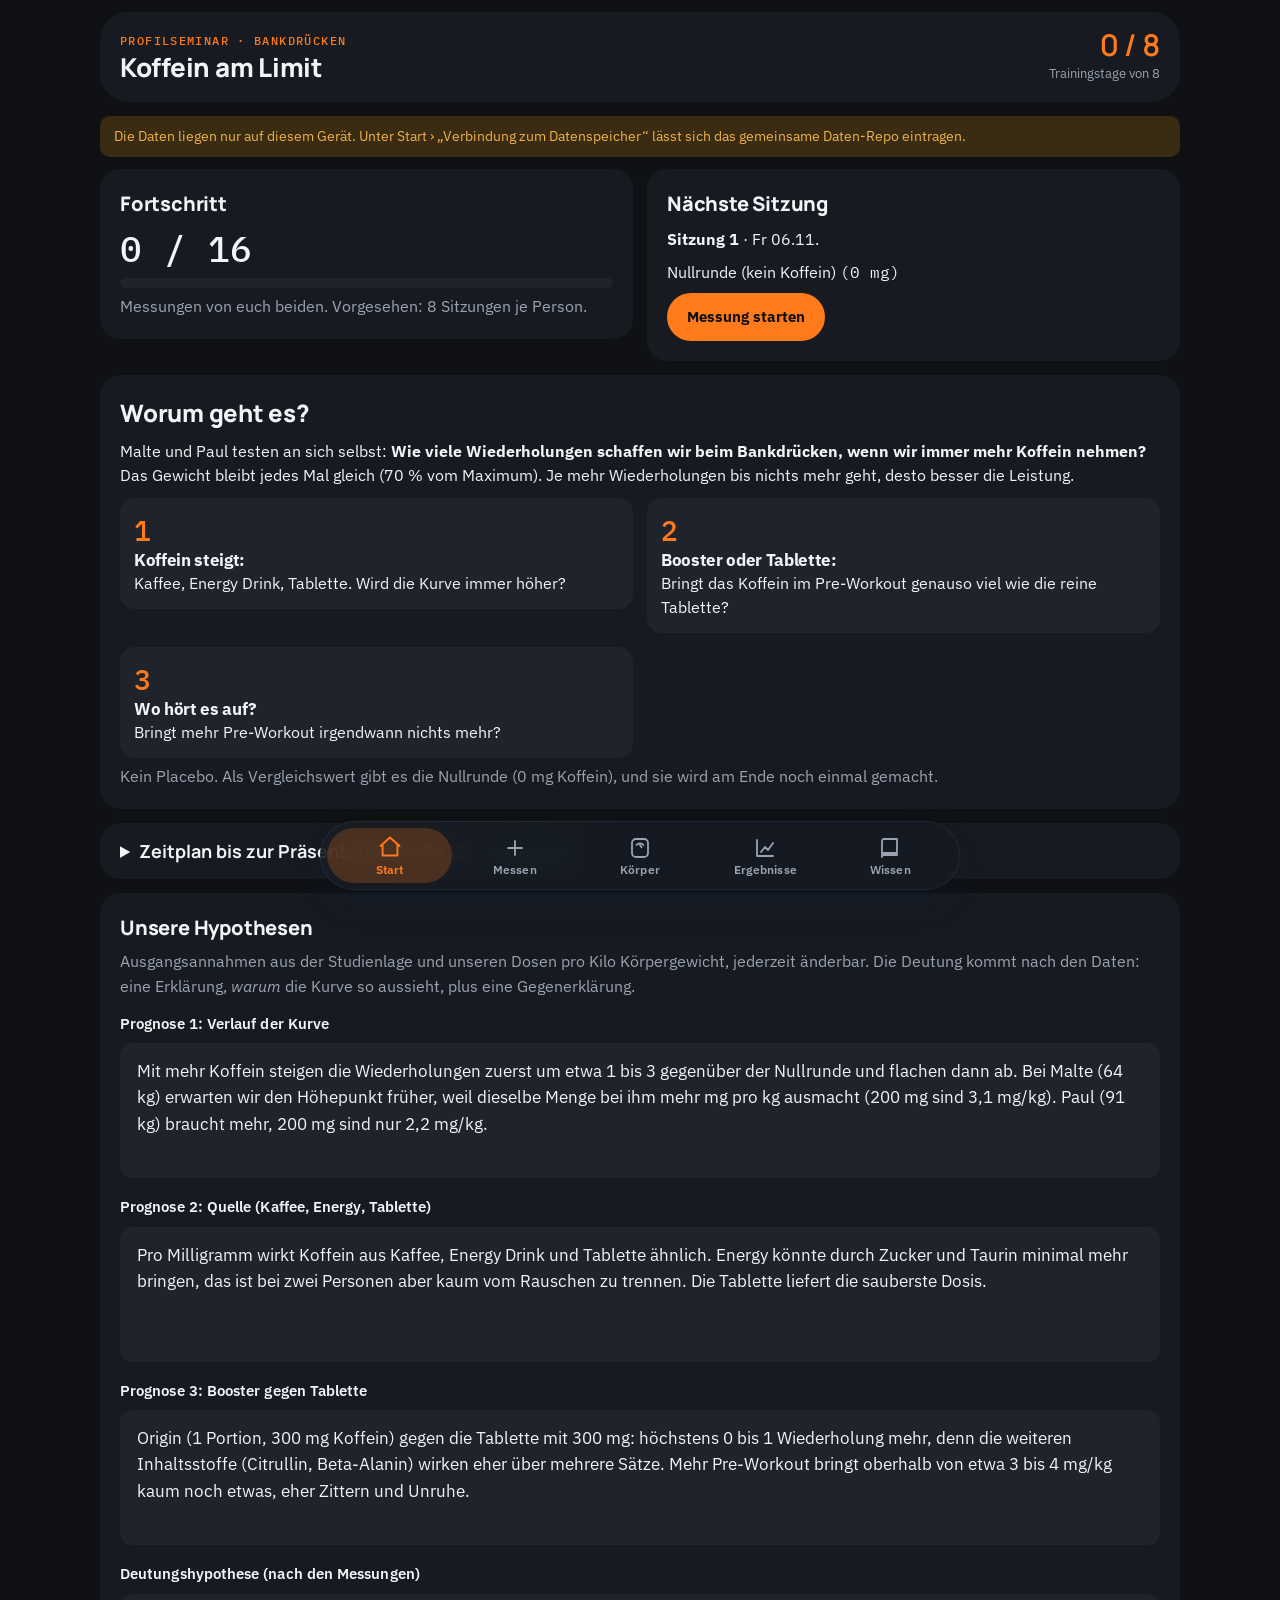
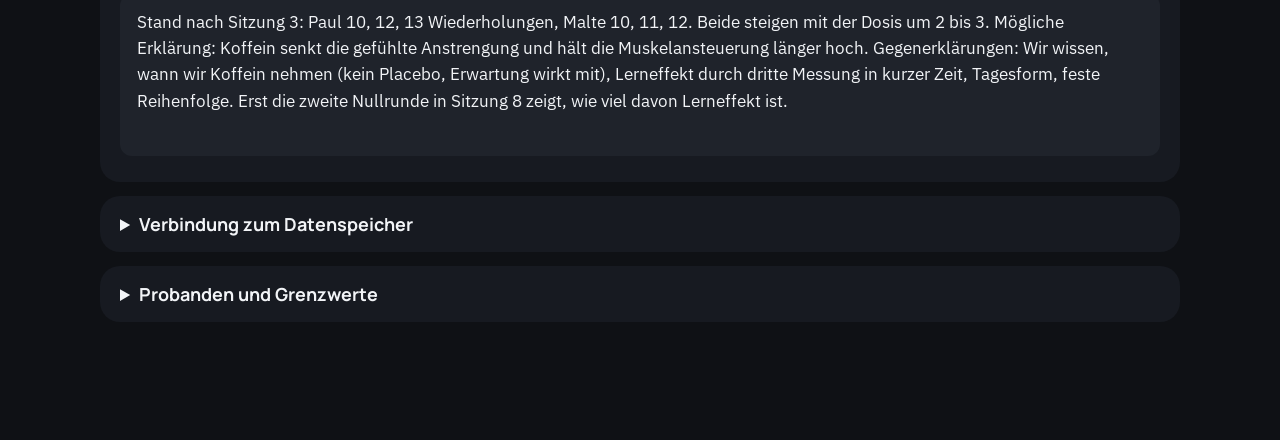
==== index.html @ 6fa0a0c4 "Start: larger type, readable auto-growing hypotheses, calmer header; body view for scale data Co-Aut" ====
<!doctype html><html lang="de"><head><meta charset="utf-8"><meta name="viewport" content="width=device-width,initial-scale=1,viewport-fit=cover"><meta name="theme-color" content="#0f1115"><title>Koffein am Limit</title><link rel="stylesheet" href="https://fonts.googleapis.com/css2?family=Barlow+Semi+Condensed:wght@600;700&family=IBM+Plex+Sans:wght@400;500;600&family=IBM+Plex+Mono:wght@400;500&family=Manrope:wght@400;600;800&display=swap"><link rel="manifest" href="manifest.webmanifest"><link rel="icon" href="icons/icon-192.png"><link rel="apple-touch-icon" href="icons/apple-touch-icon.png"><meta name="apple-mobile-web-app-capable" content="yes"><meta name="mobile-web-app-capable" content="yes"><meta name="apple-mobile-web-app-title" content="Koffein"><meta name="apple-mobile-web-app-status-bar-style" content="black-translucent"><script>document.documentElement.setAttribute("data-skin","ring")</script><style>:root{color-scheme:light;padding:env(safe-area-inset-top,0px) 0 env(safe-area-inset-bottom,0px)}body{margin:0;font:14px system-ui}[hidden]{display:none!important}img{max-width:100%}</style></head><body><style>/* Aufbau: oben Titel, in der Mitte der aktive Bereich, unten feste Leiste mit 5 Bereichen (Daumen-Reichweite am iPhone). */
:root {
  --bg: #f3f6f9; --surface: #ffffff; --surface2: #e9eff5; --ink: #0d2236; --ink2: #4b6177; --line: #d4dfe9;
  --accent: #0a8f86; --accent-ink: #ffffff; --p1: #1b64c8; --p2: #d9560f;
  --ok: #1f7a46; --warn: #9a5800; --bad: #b8332a; --okbg: #e2f3e9; --warnbg: #fbeed7; --badbg: #fbe3e0;
  --f-display: 'Barlow Semi Condensed', 'Arial Narrow', sans-serif;
  --f-body: 'IBM Plex Sans', system-ui, sans-serif;
  --f-mono: 'IBM Plex Mono', ui-monospace, monospace;
}
@media (prefers-color-scheme: dark) {
  :root:not([data-theme="light"]) {
    --bg: #09151f; --surface: #0f2233; --surface2: #153048; --ink: #e5eef6; --ink2: #9bb1c5; --line: #23405a;
    --accent: #2fd0c3; --accent-ink: #062b28; --p1: #6aa5ff; --p2: #ff8d52;
    --ok: #55cf88; --warn: #f2b04a; --bad: #ff7a6d; --okbg: #12372a; --warnbg: #3b2c10; --badbg: #411a17; color-scheme: dark;
  }
}
:root[data-theme="dark"] {
  --bg: #09151f; --surface: #0f2233; --surface2: #153048; --ink: #e5eef6; --ink2: #9bb1c5; --line: #23405a;
  --accent: #2fd0c3; --accent-ink: #062b28; --p1: #6aa5ff; --p2: #ff8d52;
  --ok: #55cf88; --warn: #f2b04a; --bad: #ff7a6d; --okbg: #12372a; --warnbg: #3b2c10; --badbg: #411a17; color-scheme: dark;
}
* { box-sizing: border-box; }
body { background: var(--bg); color: var(--ink); font-family: var(--f-body); font-size: 16px; line-height: 1.5;
  padding-block: 14px 96px; padding-left: max(16px, env(safe-area-inset-left, 0px)); padding-right: max(16px, env(safe-area-inset-right, 0px)); }
.wrap { max-width: 980px; margin: 0 auto; }
h1, h2, h3 { font-family: var(--f-display); font-weight: 700; margin: 0; text-wrap: balance; }
h1 { font-size: 30px; line-height: 1.05; } h2 { font-size: 22px; } h3 { font-size: 18px; }
p { margin: 8px 0; }
.mono { font-family: var(--f-mono); font-variant-numeric: tabular-nums; }
.eyebrow { font: 500 11.5px var(--f-mono); letter-spacing: .12em; text-transform: uppercase; color: var(--accent); }
.hint { font-size: 13.5px; color: var(--ink2); margin: 6px 0 0; }
header.top { display: flex; align-items: flex-start; justify-content: space-between; gap: 12px; padding-bottom: 12px; }
button, input, select, textarea { font-family: inherit; }
button:focus-visible, input:focus-visible, select:focus-visible, textarea:focus-visible, summary:focus-visible, a:focus-visible { outline: 3px solid var(--accent); outline-offset: 2px; }
.btn { font: 600 15px var(--f-body); border-radius: 10px; border: 1.5px solid var(--ink); background: transparent; color: var(--ink); padding: 10px 16px; cursor: pointer; min-height: 44px; }
.btn.primary { background: var(--accent); border-color: var(--accent); color: var(--accent-ink); }
.btn.small { padding: 5px 11px; font-size: 13.5px; min-height: 34px; }
.btn.danger { border-color: var(--bad); color: var(--bad); }
.btn[disabled] { opacity: .5; cursor: not-allowed; }
.panel { background: var(--surface); border: 1px solid var(--line); border-radius: 12px; padding: 16px; }
.stack { display: grid; gap: 14px; min-width: 0; }
.cols { display: grid; grid-template-columns: repeat(auto-fit, minmax(290px, 1fr)); gap: 14px; align-items: start; }
.row { display: flex; flex-wrap: wrap; gap: 8px 12px; align-items: center; }
.banner { display: flex; flex-wrap: wrap; align-items: center; gap: 8px 14px; background: var(--warnbg); color: var(--warn); border-radius: 10px; padding: 10px 14px; margin: 0 0 12px; font-size: 14px; }
.banner.bad { background: var(--badbg); color: var(--bad); } .banner.ok { background: var(--okbg); color: var(--ok); }
/* untere Leiste */
nav.bottom { position: fixed; left: 0; right: 0; bottom: 0; z-index: 20; display: grid; grid-template-columns: repeat(5, 1fr); background: var(--surface); border-top: 1.5px solid var(--line);
  padding: 4px max(8px, env(safe-area-inset-right, 0px)) env(safe-area-inset-bottom, 0px) max(8px, env(safe-area-inset-left, 0px)); }
nav.bottom button { background: none; border: 0; color: var(--ink2); padding: 8px 2px 6px; cursor: pointer; display: grid; gap: 2px; justify-items: center; font: 600 12px var(--f-body); border-radius: 10px; min-height: 52px; }
nav.bottom button svg { width: 24px; height: 24px; stroke: currentColor; fill: none; stroke-width: 1.8; stroke-linecap: round; stroke-linejoin: round; }
nav.bottom button[aria-current="page"] { color: var(--accent); background: var(--surface2); }
.seg { display: flex; gap: 4px; overflow-x: auto; border-bottom: 2px solid var(--line); margin-bottom: 14px; }
.seg button { font: 600 15px var(--f-body); background: none; border: 0; color: var(--ink2); padding: 10px 12px; cursor: pointer; border-bottom: 3px solid transparent; margin-bottom: -2px; white-space: nowrap; min-height: 44px; }
.seg button[aria-selected="true"] { color: var(--ink); border-bottom-color: var(--accent); }
.chip { font: 500 14px var(--f-body); border: 1.5px solid var(--line); background: var(--surface); color: var(--ink); border-radius: 999px; padding: 5px 13px; cursor: pointer; min-height: 34px; }
.chip[aria-pressed="true"] { background: var(--ink); color: var(--bg); border-color: var(--ink); }
.chips { display: flex; gap: 6px; flex-wrap: wrap; }
select, input[type=text], input[type=number], input[type=date], input[type=time], textarea { font: 400 16px var(--f-body); color: var(--ink); background: var(--bg); border: 1.5px solid var(--line); border-radius: 10px; padding: 9px 10px; min-width: 0; width: 100%; min-height: 44px; }
label.f { display: grid; gap: 4px; font-size: 14px; color: var(--ink2); }
.fgrid { display: grid; grid-template-columns: repeat(auto-fill, minmax(150px, 1fr)); gap: 12px; }
fieldset { border: 0; padding: 0; margin: 0; min-width: 0; }
.pill { display: inline-block; border-radius: 999px; padding: 1px 10px; font-size: 13px; font-weight: 600; }
.pill.ok { background: var(--okbg); color: var(--ok); } .pill.warn { background: var(--warnbg); color: var(--warn); } .pill.bad { background: var(--badbg); color: var(--bad); } .pill.ex { background: var(--surface2); color: var(--ink2); }
.dot { display: inline-block; width: 10px; height: 10px; border-radius: 50%; }
.stats { display: grid; grid-template-columns: repeat(auto-fit, minmax(130px, 1fr)); gap: 10px; }
.stat { background: var(--surface2); border-radius: 10px; padding: 10px 12px; }
.stat b { display: block; font: 500 24px var(--f-mono); } .stat span { font-size: 13px; color: var(--ink2); }
table { width: 100%; border-collapse: collapse; font-size: 14px; }
th { text-align: left; font: 500 11.5px var(--f-mono); text-transform: uppercase; letter-spacing: .06em; color: var(--ink2); padding: 8px; border-bottom: 2px solid var(--line); white-space: nowrap; }
td { padding: 8px; border-bottom: 1px solid var(--line); vertical-align: top; }
td.num, th.num { text-align: right; font-family: var(--f-mono); font-variant-numeric: tabular-nums; }
.scroll { overflow-x: auto; }
svg.chart { width: 100%; height: auto; display: block; }
svg.chart text { fill: var(--ink2); font-family: var(--f-mono); font-size: 11px; }
svg.chart .axis { stroke: var(--line); } svg.chart .grid { stroke: var(--line); stroke-dasharray: 2 4; }
svg.chart .ttl { fill: var(--ink); font-family: var(--f-body); font-size: 12px; }
.legend { display: flex; flex-wrap: wrap; gap: 6px 16px; font-size: 13.5px; color: var(--ink2); margin-top: 8px; }
.legend span { display: inline-flex; align-items: center; gap: 6px; }
.info { min-height: 2.6em; font-size: 14px; background: var(--surface2); border-radius: 10px; padding: 8px 12px; margin-top: 10px; }
.empty { color: var(--ink2); padding: 24px 8px; text-align: center; }
ul.read { margin: 8px 0 0; padding-left: 20px; font-size: 15px; } ul.read li { margin: 6px 0; }
.big { font-size: 17px; }
/* Messen */
.steps { display: grid; grid-template-columns: repeat(4, 1fr); gap: 6px; margin-bottom: 14px; }
.steps div { text-align: center; font: 600 13px var(--f-body); padding: 8px 4px; border-radius: 10px; background: var(--surface2); color: var(--ink2); }
.steps div.on { background: var(--accent); color: var(--accent-ink); } .steps div.done { background: var(--okbg); color: var(--ok); }
.timer { font: 500 44px var(--f-mono); text-align: center; padding: 6px 0; }
.counter { display: flex; align-items: center; gap: 12px; }
.counter button { width: 60px; height: 60px; border-radius: 14px; border: 1.5px solid var(--ink); background: var(--surface); color: var(--ink); font-size: 30px; cursor: pointer; }
.counter input { text-align: center; font: 500 34px var(--f-mono); min-height: 60px; }
.bpm { font: 500 54px var(--f-mono); line-height: 1; } .bpm small { font-size: 16px; color: var(--ink2); }
/* Produkte */
.pcard { display: grid; grid-template-columns: 120px 1fr; gap: 14px; align-items: start; }
@media (max-width: 520px) { .pcard { grid-template-columns: 1fr; } }
.pimg { background: var(--surface2); border-radius: 12px; display: grid; place-items: center; overflow: hidden; aspect-ratio: 3/4; }
.pimg img, .pimg svg { width: 100%; height: 100%; object-fit: contain; display: block; }
.facts { display: grid; grid-template-columns: repeat(auto-fit, minmax(110px, 1fr)); gap: 8px; margin: 10px 0; }
.facts div { background: var(--surface2); border-radius: 8px; padding: 6px 10px; font-size: 13px; color: var(--ink2); } .facts b { display: block; color: var(--ink); font: 500 17px var(--f-mono); }
.quote { border-left: 4px solid var(--accent); background: var(--surface2); border-radius: 0 10px 10px 0; padding: 8px 12px; margin: 10px 0; font-size: 14.5px; }
.quote q { font-style: italic; quotes: "„" "“"; } .quote .de { color: var(--ink2); display: block; margin-top: 4px; }
.sci { font-size: 13px; color: var(--ink2); }
details.card { background: var(--surface); border: 1px solid var(--line); border-radius: 12px; padding: 4px 16px; }
details.card summary { cursor: pointer; padding: 12px 0; font: 700 18px var(--f-display); }
.check { display: flex; gap: 10px; align-items: flex-start; padding: 6px 0; } .check input { width: 22px; height: 22px; min-height: 0; margin-top: 2px; flex: none; }
.sessrow { display: flex; gap: 10px; align-items: center; width: 100%; text-align: left; background: var(--surface); border: 1.5px solid var(--line); border-radius: 12px; padding: 8px 12px; margin: 6px 0; cursor: pointer; min-height: 58px; color: var(--ink); font: inherit; }
.sessrow.sel { border-color: var(--accent); background: var(--surface2); }
.sessrow .sn { font: 500 20px var(--f-mono); width: 26px; text-align: center; flex: none; }
.sessrow .sm { flex: 1; min-width: 0; font-size: 14.5px; line-height: 1.35; }
.sessrow .sm span { display: block; color: var(--ink2); font-size: 13px; }
.sessrow .st { display: grid; gap: 3px; justify-items: end; flex: none; }
.sessrow img { height: 40px; width: 30px; object-fit: cover; border-radius: 6px; flex: none; }
.miles { display: grid; gap: 6px; margin-top: 8px; } .miles div { display: grid; grid-template-columns: 130px 1fr; gap: 10px; font-size: 14.5px; } .miles b { font: 500 13px var(--f-mono); color: var(--accent); }
@media (max-width: 480px) { .miles div { grid-template-columns: 1fr; gap: 0; } }
html.pres { font-size: 112%; }
.lampbar { position: sticky; top: calc(env(safe-area-inset-top, 0px) + 6px); z-index: 15; display: grid; grid-template-columns: auto 1fr auto; gap: 12px; align-items: center; background: var(--surface); border-radius: 18px; box-shadow: var(--shadow); padding: 12px 16px; }
.lampbar .lt b { display: block; font: 700 16px var(--f-body); } .lampbar .lt span { font-size: 13.5px; color: var(--ink2); display: block; }
.lampbar .lb { text-align: right; } .lampbar .lb .mono { font-size: 30px; font-weight: 500; display: block; line-height: 1; } .lampbar .lb small { font-size: 12px; color: var(--ink2); }
.recbar { display: flex; align-items: center; gap: 8px; margin: 8px 0 2px; font: 600 14px var(--f-body); color: var(--ink); }
.recdot { width: 12px; height: 12px; border-radius: 50%; background: #d4263f; flex: none; }
.recbar[data-s="warn"] .recdot { background: #e9a21b; }
@media (prefers-reduced-motion: no-preference) { .recbar[data-s="ok"] .recdot { animation: recblink 1s ease-in-out infinite; } }
@keyframes recblink { 50% { opacity: .25; } }
.gl dt { font-weight: 600; margin-top: 12px; } .gl dd { margin: 2px 0 0; color: var(--ink2); line-height: 1.5; }
.big3 { display: flex; gap: 10px; flex-wrap: wrap; } .big3 > div { flex: 1 1 120px; background: var(--surface2); border-radius: 12px; padding: 10px 12px; } .big3 b { display: block; font: 700 26px var(--f-display); } .big3 span { font-size: 13px; color: var(--ink2); }
.hrdet { display: grid; grid-template-columns: repeat(3, 1fr); gap: 6px 10px; margin-top: 8px; }
.hrdet div { font: 12px var(--f-body); color: var(--ink2); } .hrdet b { display: block; font: 600 16px var(--f-mono, monospace); color: var(--ink); }
.lampdot { position: relative; width: 22px; height: 22px; border-radius: 50%; background: #8b9bab; flex: none; }
.lampdot[data-s="warn"] { background: #e9a21b; } .lampdot[data-s="ok"] { background: #1fb15f; }
.lampdot::after { content: ""; position: absolute; inset: 0; border-radius: 50%; background: inherit; opacity: 0; }
@keyframes lampring { 0% { transform: scale(1); opacity: .55; } 100% { transform: scale(2.1); opacity: 0; } }
@media (prefers-reduced-motion: no-preference) { .lampdot[data-s="ok"]::after { animation: lampring 1.6s var(--ease-out) infinite; } }
pre.diag { white-space: pre-wrap; font: 400 13px/1.5 var(--f-mono); background: var(--bg); border-radius: 12px; padding: 10px 12px; margin: 8px 0 0; }
.setbox { background: var(--surface2); border-radius: 18px; padding: 14px; margin-top: 10px; }
/* Mobile-native Basis + Press-Feedback (emil-design-eng / mobile-native) */
html { -webkit-tap-highlight-color: transparent; -webkit-text-size-adjust: 100%; }
.btn, .chip, nav.bottom button, .counter button, .sessrow { touch-action: manipulation; -webkit-user-select: none; user-select: none; -webkit-touch-callout: none; }
input, textarea, select { font-size: 16px; }
@media (prefers-reduced-motion: no-preference) {
  .btn, .chip, nav.bottom button, .counter button, .sessrow {
    transition: transform 160ms cubic-bezier(0.23, 1, 0.32, 1), background-color 150ms ease, color 150ms ease, border-color 150ms ease;
  }
  .btn:active, .chip:active, nav.bottom button:active, .counter button:active, .sessrow:active { transform: scale(0.97); transition-duration: 100ms; }
}

/* ===== Premium-Ebene ===== */
:root { --ease-out: cubic-bezier(0.23, 1, 0.32, 1); --ease-drawer: cubic-bezier(0.32, 0.72, 0, 1);
  --r: 20px; --shadow: 0 1px 2px rgba(13,34,54,.06), 0 14px 30px -18px rgba(13,34,54,.28); --glass: rgba(255,255,255,.78); --ring-bg: #dfe8f0; }
@media (prefers-color-scheme: dark) { :root:not([data-theme="light"]) { --shadow: 0 1px 0 rgba(255,255,255,.04) inset, 0 14px 30px -18px rgba(0,0,0,.7); --glass: rgba(15,34,51,.72); --ring-bg: #1b3852; } }
:root[data-theme="dark"] { --shadow: 0 1px 0 rgba(255,255,255,.04) inset, 0 14px 30px -18px rgba(0,0,0,.7); --glass: rgba(15,34,51,.72); --ring-bg: #1b3852; }
body { background: radial-gradient(900px 420px at 85% -120px, color-mix(in srgb, var(--accent) 14%, transparent), transparent 70%), var(--bg); padding-block: 12px 118px; }
h2 { font-size: 24px; letter-spacing: -.005em; } h3 { font-size: 19px; }
.panel, details.card { border: 0; border-radius: var(--r); box-shadow: var(--shadow); padding: 20px; }
:root[data-theme="dark"] .panel, :root[data-theme="dark"] details.card { border: 1px solid var(--line); }
@media (prefers-color-scheme: dark) { :root:not([data-theme="light"]) .panel, :root:not([data-theme="light"]) details.card { border: 1px solid var(--line); } }
details.card { padding: 4px 20px; }
.stat { border-radius: 14px; background: var(--surface2); padding: 14px; }
.stat b { font-size: 28px; letter-spacing: -.02em; }
/* Hero */
header.hero { position: relative; overflow: hidden; border-radius: 28px; padding: 22px 20px 20px; margin-bottom: 14px; color: #fff;
  background: radial-gradient(420px 220px at 105% -10%, rgba(47,208,195,.55), transparent 65%), linear-gradient(140deg, #0b2239 0%, #0d3550 55%, #0a6f6c 120%);
  box-shadow: 0 18px 40px -22px rgba(11,34,57,.7); display: grid; grid-template-columns: 1fr auto; gap: 14px 16px; align-items: end; }
header.hero .eyebrow { color: #8ff3ea; } header.hero h1 { font-size: 40px; letter-spacing: -.02em; margin-top: 6px; }
header.hero .sub { margin: 8px 0 0; font-size: 14.5px; color: rgba(255,255,255,.78); }
.cd { text-align: right; } .cd b { display: block; font: 600 54px/0.95 var(--f-display); letter-spacing: -.02em; font-variant-numeric: tabular-nums; } .cd span { font-size: 12.5px; color: rgba(255,255,255,.72); }
.hbtns { grid-column: 1 / -1; display: flex; gap: 8px; flex-wrap: wrap; }
.hbtns .btn { background: rgba(255,255,255,.12); border: 0; color: #fff; min-height: 36px; padding: 6px 14px; font-size: 13.5px; backdrop-filter: blur(6px); }
.hbtns .btn[aria-pressed="true"] { background: #fff; color: #0b2239; }
/* Buttons */
.btn { border-radius: 14px; border: 0; background: var(--surface2); color: var(--ink); min-height: 48px; padding: 11px 20px; font-weight: 600; }
.btn.primary { background: linear-gradient(180deg, color-mix(in srgb, var(--accent) 88%, #fff), var(--accent)); color: var(--accent-ink); box-shadow: 0 8px 18px -10px var(--accent); }
.btn.small { min-height: 38px; padding: 6px 14px; border-radius: 12px; font-size: 14px; }
.btn.danger { background: var(--badbg); color: var(--bad); }
@media (hover: hover) and (pointer: fine) { .btn:hover { filter: brightness(1.04); } .sessrow:hover, .chip:hover { border-color: var(--accent); } }
/* Felder */
select, input[type=text], input[type=number], input[type=date], input[type=time], textarea { border: 1.5px solid transparent; background: var(--surface2); border-radius: 12px; transition: border-color 150ms ease, background-color 150ms ease; }
select:focus, input:focus, textarea:focus { outline: 0; border-color: var(--accent); background: var(--surface); }
label.f { font-weight: 500; letter-spacing: .005em; }
.chip { border: 0; background: var(--surface2); min-height: 38px; padding: 6px 16px; font-weight: 600; }
.chip[aria-pressed="true"] { background: var(--accent); color: var(--accent-ink); }
.seg { background: var(--surface2); border: 0; border-radius: 14px; padding: 4px; gap: 2px; margin-bottom: 14px; }
.seg button { border: 0; margin: 0; border-radius: 11px; padding: 8px 14px; min-height: 40px; transition: background-color 180ms ease, color 180ms ease, box-shadow 180ms ease; }
.seg button[aria-selected="true"] { background: var(--surface); color: var(--ink); box-shadow: 0 1px 3px rgba(13,34,54,.18); }
/* Tab-Leiste: schwebend, Glas, gleitende Markierung */
nav.bottom { left: 50%; right: auto; width: min(560px, calc(100% - 24px)); transform: translateX(-50%); bottom: max(10px, env(safe-area-inset-bottom, 0px)); border: 1px solid color-mix(in srgb, var(--line) 70%, transparent); border-radius: 24px;
  background: var(--glass); -webkit-backdrop-filter: blur(20px) saturate(1.5); backdrop-filter: blur(20px) saturate(1.5); box-shadow: 0 18px 40px -16px rgba(11,34,57,.45); padding: 6px; isolation: isolate; }
nav.bottom::before { content: ""; position: absolute; z-index: -1; top: 6px; bottom: 6px; left: 6px; width: calc((100% - 12px) / 5); border-radius: 18px; background: color-mix(in srgb, var(--accent) 16%, transparent); transform: translateX(calc(var(--i, 0) * 100%)); transition: transform 320ms var(--ease-drawer); }
nav.bottom button { position: relative; z-index: 1; min-height: 54px; font-size: 11.5px; letter-spacing: .01em; }
nav.bottom button[aria-current="page"] { background: none; color: var(--accent); }
nav.bottom button svg { transition: transform 240ms var(--ease-out); } nav.bottom button[aria-current="page"] svg { transform: translateY(-1px) scale(1.06); }
/* Messen */
.steps { gap: 4px; background: var(--surface2); padding: 4px; border-radius: 16px; }
.steps div { background: none; border-radius: 12px; transition: background-color 220ms ease, color 220ms ease; }
.steps div.on { background: var(--accent); color: var(--accent-ink); box-shadow: 0 6px 14px -8px var(--accent); } .steps div.done { background: none; color: var(--ok); }
.ringbox { display: grid; place-items: center; margin: 10px 0 6px; } .ringwrap { position: relative; width: 210px; height: 210px; }
.ring { --p: 0; position: relative; width: 210px; height: 210px; border-radius: 50%; display: grid; place-items: center;
  background: conic-gradient(var(--accent) calc(var(--p) * 1%), var(--ring-bg) 0); -webkit-mask: radial-gradient(circle, transparent 0 84px, #000 85px); mask: radial-gradient(circle, transparent 0 84px, #000 85px); }
.ringtxt { position: absolute; inset: 0; display: grid; place-items: center; text-align: center; }
.ringbox .timer { padding: 0; font-size: 46px; letter-spacing: -.02em; }
.counter button { border: 0; background: var(--surface2); border-radius: 18px; width: 68px; height: 68px; } .counter input { min-height: 68px; font-size: 40px; }
.bpm { font-size: 60px; letter-spacing: -.03em; }
.sessrow { border: 0; background: var(--surface2); border-radius: 16px; padding: 10px 14px; }
.sessrow.sel { background: color-mix(in srgb, var(--accent) 14%, var(--surface)); box-shadow: inset 0 0 0 2px var(--accent); }
.fgrid { gap: 14px; }
/* Produkte */
.pcard { grid-template-columns: 150px 1fr; gap: 18px; }
.pimg { aspect-ratio: 4/5; border-radius: 18px; position: relative; background: radial-gradient(circle at 50% 30%, #ffffff 0%, #e6edf4 100%); box-shadow: inset 0 0 0 1px rgba(13,34,54,.06); }
.pimg img, .pimg svg { padding: 8px; }
.photo { margin-top: 8px; display: inline-flex; align-items: center; gap: 8px; flex-wrap: wrap; }
.photo label.btn { cursor: pointer; display: inline-flex; align-items: center; }
.facts div { border-radius: 12px; }
/* Start: Vorbereitung */
.prep { display: grid; gap: 2px; }
.prep .it { display: grid; grid-template-columns: 1fr auto; gap: 4px 12px; padding: 12px 0; border-bottom: 1px solid var(--line); align-items: start; }
.prep .it:last-child { border-bottom: 0; }
.prep .it b { display: block; } .prep .it span.d { font-size: 13.5px; color: var(--ink2); display: block; margin-top: 2px; }
.pk { display: inline-flex; align-items: center; gap: 6px; font: 600 13px var(--f-body); color: var(--ink2); margin-left: 8px; min-height: 40px; }
.pk input { width: 22px; height: 22px; min-height: 0; accent-color: var(--accent); margin: 0; }
.tl { display: grid; gap: 0; margin-top: 8px; }
.tl div { display: grid; grid-template-columns: 76px 1fr; gap: 12px; padding: 9px 0; position: relative; }
.tl div::before { content: ""; position: absolute; left: 76px; top: 0; bottom: 0; width: 0; }
.tl b { font: 500 13px var(--f-mono); color: var(--accent); padding-top: 2px; } .tl span { font-size: 14.5px; }
.tl div + div { border-top: 1px dashed var(--line); }
.meter { height: 10px; background: var(--surface2); border-radius: 6px; overflow: hidden; } .meter i { display: block; height: 100%; background: linear-gradient(90deg, var(--accent), color-mix(in srgb, var(--accent) 55%, #fff)); border-radius: 6px; transition: width 500ms var(--ease-out); }
/* Körper */
.bgrid { display: grid; grid-template-columns: repeat(auto-fit, minmax(118px, 1fr)); gap: 10px; margin-top: 10px; }
.bgrid .stat b { font-size: 24px; } .bgrid .stat small { display: block; font-size: 12px; color: var(--ink2); }
.dz { border: 2px dashed var(--line); border-radius: 16px; padding: 14px; text-align: center; color: var(--ink2); }
/* Ansichtswechsel: kurzes Einblenden, gestaffelt */
@keyframes rise { from { opacity: 0; transform: translateY(10px); } to { opacity: 1; transform: none; } }
@media (prefers-reduced-motion: no-preference) {
  .vin > * { animation: rise 340ms var(--ease-out) both; }
  .vin > *:nth-child(2) { animation-delay: 45ms; } .vin > *:nth-child(3) { animation-delay: 90ms; } .vin > *:nth-child(4) { animation-delay: 135ms; } .vin > *:nth-child(5) { animation-delay: 170ms; } .vin > *:nth-child(n+6) { animation-delay: 200ms; }
}
@media (max-width: 520px) { header.hero { grid-template-columns: 1fr; gap: 12px; padding: 20px 18px 16px; } header.hero h1 { font-size: 36px; white-space: nowrap; } header.hero .eyebrow { letter-spacing: .08em; }
  .cd { text-align: left; display: flex; align-items: baseline; gap: 12px; } .cd b { font-size: 44px; display: inline; white-space: nowrap; flex: none; } .cd span { font-size: 13px; }
  .pcard { grid-template-columns: 1fr; } .pimg { max-width: 220px; } }
/* Startseite: erst handeln (nächste Sitzung, Vorbereitung), dann lesen */
#v-start > :nth-child(3) { order: 1; } #v-start > :nth-child(1) { order: 2; } #v-start > :nth-child(2) { order: 3; } #v-start > :nth-child(4) { order: 4; } #v-start > :nth-child(5) { order: 5; }
.hbtns .btn:active { transform: scale(0.97); }
@media (hover: hover) and (pointer: fine) { .panel { transition: box-shadow 200ms ease; } }
#v-start > :nth-child(n+6) { order: 6; }

/* ===== Balken wachsen nacheinander ===== */
@keyframes growy { from { transform: scaleY(0); } }
@keyframes growx { from { transform: scaleX(0); } }
@media (prefers-reduced-motion: no-preference) {
  svg.chart rect.bar { transform-box: fill-box; transform-origin: 50% 100%; animation: growy 560ms var(--ease-out) both; animation-delay: calc(var(--i, 0) * 55ms + 140ms); }
  svg.chart rect.bar.bn { transform-origin: 50% 0; }
  svg.chart rect.bar.bh { transform-origin: 0 50%; animation-name: growx; }
  .stat, .sessrow { animation: rise 380ms var(--ease-out) both; }
}
/* Tablet (iPad) */
@media (min-width: 820px) {
  html { font-size: 17px; }
  .wrap { max-width: 1080px; }
  .stats { grid-template-columns: repeat(4, 1fr); }
  .cols { grid-template-columns: repeat(auto-fit, minmax(360px, 1fr)); }
  nav.bottom { width: min(640px, calc(100% - 48px)); }
}
@media (min-width: 820px) and (orientation: landscape) { header.hero h1 { font-size: 48px; } }

/* ===== Look: Ring (dunkel, Orange) ===== */
/* Ring: dunkle Karten, Aktivitätsringe, runde Formen */
:root[data-skin="ring"] {
  --bg: #0f1115; --surface: #171a21; --surface2: #1f232b; --ink: #f2f4f7; --ink2: #9aa3b1; --line: #2a2f39;
  --accent: #ff7a1a; --accent-ink: #0f1115; --p1: #35c2a1; --p2: #ff9f5a;
  --ok: #5fd39a; --warn: #f2b04a; --bad: #ff8577; --okbg: #17352a; --warnbg: #3a2c12; --badbg: #3f1d1a;
  --f-display: 'Manrope', system-ui, sans-serif; --r: 20px; --shadow: none; --glass: rgba(23,26,33,.82); --ring-bg: #2a2f39; color-scheme: dark;
}
:root[data-skin="ring"] body { background: var(--bg); }
:root[data-skin="ring"] h1, :root[data-skin="ring"] h2, :root[data-skin="ring"] h3 { font-weight: 800; letter-spacing: -.01em; }
:root[data-skin="ring"] header.hero { background: var(--surface); color: var(--ink); box-shadow: none; border-radius: 28px; }
:root[data-skin="ring"] header.hero > * { position: relative; z-index: 1; }
:root[data-skin="ring"] header.hero::before { content: ""; position: absolute; right: -50px; top: -50px; width: 190px; height: 190px; border-radius: 50%; background: conic-gradient(var(--accent) 0 38%, var(--ring-bg) 0); -webkit-mask: radial-gradient(circle, transparent 0 68px, #000 69px); mask: radial-gradient(circle, transparent 0 68px, #000 69px); opacity: .35; pointer-events: none; }
:root[data-skin="ring"] header.hero::after { content: ""; position: absolute; right: -22px; top: -22px; width: 134px; height: 134px; border-radius: 50%; background: conic-gradient(var(--p1) 0 62%, var(--ring-bg) 0); -webkit-mask: radial-gradient(circle, transparent 0 46px, #000 47px); mask: radial-gradient(circle, transparent 0 46px, #000 47px); opacity: .35; pointer-events: none; }
:root[data-skin="ring"] header.hero .eyebrow { color: var(--accent); }
:root[data-skin="ring"] header.hero .sub { color: var(--ink2); }
:root[data-skin="ring"] .cd b { color: var(--ink); }
:root[data-skin="ring"] .cd span { color: var(--ink2); }
:root[data-skin="ring"] .panel, :root[data-skin="ring"] details.card { border: 0; background: var(--surface); box-shadow: none; }
:root[data-skin="ring"] .btn { border-radius: 999px; }
:root[data-skin="ring"] .btn.primary { background: var(--accent); color: var(--accent-ink); box-shadow: none; font-weight: 800; }
:root[data-skin="ring"] .chip { border-radius: 999px; }
:root[data-skin="ring"] .meter i { background: var(--accent); }
:root[data-skin="ring"] nav.bottom { background: var(--glass); border-radius: 999px; }
:root[data-skin="ring"] nav.bottom::before { border-radius: 999px; background: color-mix(in srgb, var(--accent) 22%, transparent); }
:root[data-skin="ring"] .seg { border-radius: 999px; } :root[data-skin="ring"] .seg button { border-radius: 999px; }
:root[data-skin="ring"] .sessrow { border-radius: 18px; }
@media (max-width: 520px) { :root[data-skin="ring"] header.hero h1 { font-size: 34px; } }


/* ===== Start: größere Schrift, lesbare Hypothesen, ruhigerer Kopf ===== */
#v-start .hint, #v-start .panel p, #v-start details.card p { font-size: 16px; line-height: 1.55; }
#v-start h3 { font-size: 20px; }
#v-start .big { font-size: 20px; }
#v-start textarea { font-size: 17px; line-height: 1.55; padding: 14px 16px; resize: none; overflow: hidden; min-height: 96px; }
#v-start label.f { font-size: 15px; font-weight: 600; color: var(--ink); gap: 8px; }
#v-start .f + .f, #v-start .stack > label.f { margin-top: 4px; }
#v-start .facts div, #v-start .big3 > div, #v-start .why div { font-size: 16px; }
#v-start .miles { font-size: 16px; }
:root[data-skin="ring"] header.hero::before, :root[data-skin="ring"] header.hero::after { display: none; }
:root[data-skin="ring"] header.hero { display: flex; flex-direction: row; align-items: center; justify-content: space-between; gap: 14px; padding: 18px 20px; }
:root[data-skin="ring"] header.hero .sub { display: none; }
:root[data-skin="ring"] header.hero h1 { font-size: 30px; line-height: 1.05; white-space: normal; }
:root[data-skin="ring"] .cd { text-align: right; flex: none; }
:root[data-skin="ring"] .cd b { font-size: 34px; display: block; color: var(--accent); line-height: 1; }
:root[data-skin="ring"] .cd span { font-size: 13px; }
/* Körperbild */
.bodyviz { display: flex; gap: 18px; align-items: center; margin: 14px 0 6px; flex-wrap: wrap; }
.bodysvg { width: 120px; height: 260px; flex: none; background: transparent; }
.bodyleg { flex: 1; min-width: 190px; display: flex; flex-direction: column; gap: 10px; }
.lg { display: grid; grid-template-columns: 14px 1fr auto 44px; gap: 8px; align-items: center; font-size: 16px; }
.lg i { width: 14px; height: 14px; border-radius: 4px; display: block; } .lg b { font-family: var(--f-mono); font-weight: 500; } .lg small { color: var(--ink2); text-align: right; font-size: 14px; }
.bgrid .stat b { font-size: 26px; }

svg.chart.bodysvg { width: 120px; max-width: 120px; height: 260px; min-width: 120px; }
:root[data-skin="ring"] header.hero h1 { font-size: 26px; }
:root[data-skin="ring"] .cd b { font-size: 30px; }
#v-start .stat span { font-size: 16px; line-height: 1.5; color: var(--ink); }
#v-start .stat > b:first-child { font-size: 28px; color: var(--accent); }
</style>
<div class="wrap">
  <header class="hero">
    <div>
      <div class="eyebrow">Profilseminar · Bankdrücken</div>
      <h1>Koffein am Limit</h1>
      <p class="sub" id="heroSub">Malte und Paul · 70 % vom Maximum · ohne Placebo</p>
    </div>
    <div class="cd"><b id="cdNum">–</b><span id="cdLbl">Trainingstage</span></div>
  </header>
  <div id="banners"></div>

  <!-- START -->
  <section id="v-start" class="stack">
    <div class="panel">
      <h2>Worum geht es?</h2>
      <p class="big">Malte und Paul testen an sich selbst: <b>Wie viele Wiederholungen schaffen wir beim Bankdrücken, wenn wir immer mehr Koffein nehmen?</b> Das Gewicht bleibt jedes Mal gleich (70 % vom Maximum). Je mehr Wiederholungen bis nichts mehr geht, desto besser die Leistung.</p>
      <div class="cols" style="margin-top:10px">
        <div class="stat"><b>1</b><span><b style="font:700 17px var(--f-body)">Koffein steigt:</b> Kaffee, Energy Drink, Tablette. Wird die Kurve immer höher?</span></div>
        <div class="stat"><b>2</b><span><b style="font:700 17px var(--f-body)">Booster oder Tablette:</b> Bringt das Koffein im Pre-Workout genauso viel wie die reine Tablette?</span></div>
        <div class="stat"><b>3</b><span><b style="font:700 17px var(--f-body)">Wo hört es auf?</b> Bringt mehr Pre-Workout irgendwann nichts mehr?</span></div>
      </div>
      <p class="hint">Kein Placebo. Als Vergleichswert gibt es die Nullrunde (0 mg Koffein), und sie wird am Ende noch einmal gemacht.</p>
    </div>
    <details class="card"><summary>Zeitplan bis zur Präsentation am 14.12. <span class="pill ok" id="cdPill" style="margin-left:6px"></span></summary><div class="miles" id="miles" style="margin-bottom:12px"></div></details>
    <div class="cols">
      <div class="panel"><h3>Fortschritt</h3><div id="progress"></div></div>
      <div class="panel"><h3>Nächste Sitzung</h3><div id="nextSess"></div></div>
    </div>
    <div class="panel">
      <h3>Unsere Hypothesen</h3>
      <p class="hint">Ausgangsannahmen aus der Studienlage und unseren Dosen pro Kilo Körpergewicht, jederzeit änderbar. Die Deutung kommt nach den Daten: eine Erklärung, <i>warum</i> die Kurve so aussieht, plus eine Gegenerklärung.</p>
      <div class="stack" style="margin-top:10px">
        <label class="f">Prognose 1: Verlauf der Kurve<textarea id="hyp-h1" rows="4" data-hyp="h1"></textarea></label>
        <label class="f">Prognose 2: Quelle (Kaffee, Energy, Tablette)<textarea id="hyp-h2" rows="4" data-hyp="h2"></textarea></label>
        <label class="f">Prognose 3: Booster gegen Tablette<textarea id="hyp-h3" rows="4" data-hyp="h3"></textarea></label>
        <label class="f">Deutungshypothese (nach den Messungen)<textarea id="hyp-deutung" rows="5" data-hyp="deutung"></textarea></label>
      </div>
      <p class="hint" id="hypMsg" role="status"></p>
    </div>
    <details class="card" id="ghCard" hidden><summary>Verbindung zum Datenspeicher</summary>
      <p class="hint">Damit Paul und Malte dieselben Daten sehen, liegen sie in einem privaten GitHub-Repo. Trage den Namen des Repos und deinen Zugangs-Token (nur Zugriff auf dieses eine Repo, „Contents: Read and write“) ein. Der Token bleibt nur auf diesem Gerät.</p>
      <div class="fgrid" style="margin:10px 0">
        <label class="f">Repo (Name/Repo)<input type="text" id="ghRepo" placeholder="pauldubrownik-code/koffein-daten" autocomplete="off" autocapitalize="none" autocorrect="off" spellcheck="false"></label>
        <label class="f">Token<input type="text" id="ghTok" placeholder="github_pat_…" autocomplete="off" autocapitalize="none" autocorrect="off" spellcheck="false"></label>
      </div>
      <div class="row" style="margin-bottom:12px"><button type="button" class="btn primary small" id="ghOn">Verbinden</button><button type="button" class="btn small danger" id="ghOff" hidden>Trennen</button></div>
      <p class="hint" id="ghMsg" role="status" style="margin-bottom:12px"></p>
    </details>
    <details class="card"><summary>Probanden und Grenzwerte</summary>
      <div class="cols" id="cfgBox" style="margin-bottom:14px"></div>
      <p class="hint" style="margin-bottom:12px">Sicherheitsgrenze: höchstens 400 mg Koffein pro Tag insgesamt (EFSA). Unter 18: höchstens ca. 3 mg/kg pro Tag. Gerechnet wird Testdosis plus alles andere Koffein des Tages.</p>
    </details>
  </section>

  <!-- MESSEN -->
  <section id="v-messen" class="stack" hidden>
    <div class="lampbar" id="lampBar" role="status" aria-live="polite"><span class="lampdot" id="lampDot" data-s="off"></span><div class="lt"><b id="lampTxt">Gurt nicht verbunden</b><span id="lampSub">Zuerst „Gurt verbinden“ tippen.</span></div><div class="lb"><span class="mono" id="lampBpm">–</span><small>bpm</small></div></div>
    <details class="card" id="sessBox" open><summary id="sessSum">Welche Sitzung?</summary><p class="hint" style="margin-top:0">Tippe die Sitzung an. Produkt und Koffeinmenge werden eingetragen. Die Pillen zeigen, wer sie schon gemacht hat.</p><div id="sessPick" style="padding-bottom:14px"></div></details>
    <div class="panel" id="xp">
      <div class="eyebrow">Geführte Messung</div>
      <h2 style="margin-top:4px">Gurt verbinden, den Rest macht die App</h2>
      <div class="chips" id="xPerson" role="group" aria-label="Wer misst?" style="margin:12px 0"></div>
      <div class="fgrid">
        <label class="f">Körpergewicht heute (kg)<input type="number" inputmode="decimal" step="any" min="30" id="x-kg"></label>
        <label class="f">Gewicht auf der Stange (kg)<input type="number" inputmode="decimal" step="any" min="0" id="x-load"></label>
      </div>
      <p class="hint">Es gelten die Standardbedingungen (Schlaf, Mahlzeit, kein Zusatzkoffein). Abweichungen trägst du unter „Alle Felder von Hand“ ein.</p>
      <div class="setbox" id="pulsePanel">
        <div class="row" style="justify-content:space-between"><h3>Puls (Polar H10)</h3><span class="pill ex" id="pStatus">nicht verbunden</span></div>
        <div class="row" style="margin-top:8px"><div class="bpm"><span id="bpmNow">–</span> <small>bpm</small></div><div id="pLive" style="flex:1;min-width:160px"></div></div>
        <div class="row" style="margin-top:8px"><button class="btn small" type="button" id="pDemo">Probelauf</button><button class="btn small" type="button" id="pDiag">Bluetooth prüfen</button><label class="btn small" style="cursor:pointer">Polar-Datei einlesen<input type="file" id="pFile" accept=".csv,.tcx,.txt,text/csv,text/xml,application/xml" hidden></label></div>
        <p class="hint" id="pFileMsg" style="margin-top:6px">Kein Bluetooth nötig: Satz mit Polar Beat aufnehmen, in Polar Flow (Web) die Einheit als CSV oder TCX exportieren und hier einlesen. Dann nur noch Wiederholungen und Gewicht eintragen.</p>
        <pre class="diag" id="btDiag" hidden></pre>
        <p class="hint" id="pMsg" role="status"></p>
      </div>
      <div class="xstage">
        <div class="ringbox" id="xRingBox" hidden><div class="ringwrap"><div class="ring" id="xRing"></div><div class="ringtxt"><div class="timer" id="xClock">02:00</div></div></div></div>
        <div class="info" id="xInfo" role="status"></div>
        <button class="btn primary" id="xMain" type="button" style="width:100%;min-height:68px;font-size:19px;margin-top:10px">Gurt verbinden</button>
        <div class="row" style="justify-content:center;margin-top:6px"><button class="btn small" id="xSkip" type="button" hidden></button></div>
      </div>
        <div class="setbox" id="setBox" hidden>
          <div class="row" style="justify-content:space-between;align-items:center"><div class="timer" id="setClock" style="padding:0;font-size:40px">00:00</div><span class="pill ex" id="setPill">Kein Gurt: nur Stoppuhr</span></div>
          <div class="recbar" id="recBar" hidden><i class="recdot"></i><span id="recTxt">Aufnahme läuft</span></div>
          <div id="setChart"></div>
          <p class="hint" id="setMsg" role="status">Tippe „Satz starten“, sobald die Stange abgehoben wird. Danach „Satz beendet“ und unten die Wiederholungen eintragen.</p>
        </div>
      <div id="xReps" hidden>
        <p class="f" style="margin:14px 0 4px;color:var(--ink2);font-size:14px">Wiederholungen bis nichts mehr geht</p>
        <div class="counter"><button type="button" id="repMinus" aria-label="eine weniger">−</button><input type="number" inputmode="numeric" step="1" min="0" id="f-reps" aria-label="Wiederholungen"><button type="button" id="repPlus" aria-label="eine mehr">+</button></div>
        <label class="f" style="margin-top:12px;max-width:260px">Anstrengung RPE (1 bis 10, freiwillig)<input type="number" inputmode="decimal" step="0.5" min="1" max="10" id="f-rpe"></label>
      </div>
    </div>
    <details class="card" id="manualBox"><summary>Alle Felder von Hand (Schlaf, Mahlzeit, Blutdruck, Puls …)</summary>
    <div class="steps" id="stepper" style="margin-top:8px"></div>
    <form id="form" novalidate class="panel">
      <fieldset data-step="0">
        <h2>1 · Vorher</h2>
        <div class="fgrid" style="margin-top:10px">
          <label class="f">Wer?<select id="f-person"></select></label>
          <label class="f">Datum<input type="date" id="f-date"></label>
          <label class="f">Körpergewicht heute (kg, kann leer bleiben)<input type="number" inputmode="decimal" step="any" min="30" id="f-kg"></label>
          <label class="f" hidden>Schlaf vor 3 Nächten (h)<input type="number" inputmode="decimal" step="any" min="0" max="14" id="f-s3"></label>
          <label class="f" hidden>Schlaf vor 2 Nächten (h)<input type="number" inputmode="decimal" step="any" min="0" max="14" id="f-s2"></label>
          <label class="f" hidden>Schlaf letzte Nacht (h)<input type="number" inputmode="decimal" step="any" min="0" max="14" id="f-s1"></label>
          <label class="f">Letzte Mahlzeit<select id="f-meal"><option value="">wählen</option><option value="nuechtern">nüchtern</option><option value="leicht">leicht, mind. 2 h vorher</option><option value="voll">voll, unter 2 h vorher</option></select></label>
          <label class="f">Anderes Koffein heute (mg)<input type="number" inputmode="decimal" step="any" min="0" id="f-extra" placeholder="0"></label>
          <label class="f">Ruhepuls (bpm)<input type="number" inputmode="decimal" step="any" id="f-hr0"></label>
          <label class="f">Ruhe-HRV RMSSD (ms)<input type="number" inputmode="decimal" step="any" id="f-rmssd"></label>
          <label class="f" hidden>Blutdruck oben (vorher)<input type="number" inputmode="decimal" step="any" id="f-sys0"></label>
          <label class="f" hidden>Blutdruck unten (vorher)<input type="number" inputmode="decimal" step="any" id="f-dia0"></label>
        </div>
        <p class="hint">Ruhepuls und HRV füllt die Pulsmessung oben automatisch aus. Alles andere kannst du leer lassen, außer dem Datum. Das Gewicht holt sich die App später aus den Waagen-Daten.</p>
      </fieldset>
      <fieldset data-step="1" hidden>
        <h2>2 · Einnahme</h2>
        <div class="fgrid" style="margin-top:10px">
          <label class="f">Was wird genommen?<select id="f-cond"></select></label>
          <label class="f">Koffein der Testdosis (mg)<input type="number" inputmode="decimal" step="any" min="0" id="f-mg"></label>
          <label class="f">Wartezeit bis zum Satz (min)<input type="number" inputmode="decimal" step="1" min="0" id="f-wait" value="60"></label>
          <label class="f">Uhrzeit Einnahme<input type="time" id="f-uhr"></label>
        </div>
        <div id="doseCheck" style="margin:12px 0"></div>
        <div id="prodHint" class="hint"></div>
        <div id="takeBox"><div class="ringbox"><div class="ringwrap"><div class="ring" id="ring"></div><div class="ringtxt"><div class="timer" id="timerOut">60:00</div></div></div></div>
        <div class="row" style="justify-content:center"><button class="btn primary" type="button" id="takeBtn">Jetzt eingenommen: Timer starten</button><button class="btn small" type="button" id="timerStop">Stopp</button></div>
        <p class="hint" style="text-align:center">Standard sind 60 Minuten, das ist in der Studienlage üblich (siehe Wissen, Studien).</p></div>
        <div class="banner ok" id="nullNote" hidden style="margin-top:12px"><span>Nullrunde: nichts einnehmen, nur Wasser trinken. Einen Einnahme-Timer braucht es hier nicht. Weiter zum Satz.</span></div>
      </fieldset>
      <fieldset data-step="2" hidden>
        <h2>3 · Der Satz</h2>
        <p class="hint">Gewicht: 70 % vom Maximum, immer dasselbe. Zählen: nur Wiederholungen, bei denen die Stange die Brust berührt und die Arme ganz gestreckt sind. Sicherungsperson dabei.</p>
        <div class="fgrid" style="margin-top:14px">
          <label class="f">Gewicht auf der Stange (kg)<input type="number" inputmode="decimal" step="any" min="0" id="f-load"></label>
        </div>
        <details class="card" style="box-shadow:none;background:var(--surface2);margin-top:12px;padding:2px 14px"><summary style="font-size:16px">Puls von Hand eintragen (nur ohne Gurt)</summary>
          <div class="fgrid" style="margin:8px 0 12px">
            <label class="f">Puls maximal (bpm)<input type="number" inputmode="decimal" step="any" id="f-hrmax"></label>
            <label class="f">Puls Mittel im Satz (bpm)<input type="number" inputmode="decimal" step="any" id="f-hravg"></label>
            <label class="f">Puls fällt in 1 Min um (bpm)<input type="number" inputmode="decimal" step="any" id="f-hrrec"></label>
          </div>
        </details>
        <div id="loadHint" class="hint"></div>
      </fieldset>
      <fieldset data-step="3" hidden>
        <h2>4 · Danach und speichern</h2>
        <div class="fgrid" style="margin-top:10px">
          <label class="f" hidden>Blutdruck oben direkt nach Satz<input type="number" inputmode="decimal" step="any" id="f-sys1"></label>
          <label class="f" hidden>Blutdruck unten direkt nach Satz<input type="number" inputmode="decimal" step="any" id="f-dia1"></label>
          <label class="f" hidden>Blutdruck oben nach 60 min<input type="number" inputmode="decimal" step="any" id="f-sys60"></label>
          <label class="f" hidden>Blutdruck unten nach 60 min<input type="number" inputmode="decimal" step="any" id="f-dia60"></label>
        </div>
        <label class="f" style="margin-top:12px">Auffälligkeiten (Kribbeln, Herzklopfen, Übelkeit, Technik, Stimmung)<textarea id="f-notes" rows="3"></textarea></label>
        <div id="summary" style="margin-top:12px"></div>
      </fieldset>
      <div class="row" style="margin-top:16px;justify-content:space-between">
        <button class="btn" type="button" id="backBtn">Zurück</button>
        <span id="formMsg" class="hint" role="status"></span>
        <button class="btn primary" type="button" id="nextBtn">Weiter</button>
        <button class="btn primary" type="submit" id="saveBtn" hidden>Messung speichern</button>
      </div>
    </form>
    </details>
  </section>

  <!-- KÖRPER -->
  <section id="v-koerper" class="stack" hidden>
    <div class="panel">
      <h2>Körperdaten</h2>
      <p class="hint">Hier landen die Werte der Smart-Waage (Gewicht, Körperfett, Muskelmasse, Wasser und mehr). Das geht jederzeit nachträglich: Die App ordnet jede Messung dem Waagen-Eintrag zu, der zeitlich am nächsten liegt (bis 14 Tage Abstand). Das Gewicht in der Messung kann also leer bleiben.</p>
    </div>
    <div class="cols" id="bodyNow"></div>
    <div class="panel"><div class="row" style="justify-content:space-between"><h3>Verlauf</h3><label class="f" style="min-width:170px"><select id="bmSel"></select></label></div><div id="bodyChart"></div><div class="legend" id="bodyLegend"></div></div>
    <details class="card"><summary>Aus der Waagen-App importieren (CSV)</summary>
      <p class="hint">Fast alle Waagen-Apps (Renpho, Withings, Xiaomi, Garmin, Eufy, Huawei …) können die Daten als CSV-Datei exportieren. Datei hier auswählen oder den Text einfügen. Die App erkennt deutsche und englische Spaltennamen. Doppelt importieren ist unschädlich.</p>
      <div class="fgrid" style="margin:10px 0"><label class="f">Wessen Waage-Konto?<select id="imp-person"></select></label><label class="f">CSV-Datei<input type="file" id="imp-file" accept=".csv,.txt,text/csv,text/plain"></label></div>
      <label class="f">Oder Text einfügen<textarea id="imp-text" rows="4" placeholder="Datum;Gewicht (kg);Körperfett (%);…"></textarea></label>
      <div class="row" style="margin-top:10px"><button class="btn small" type="button" id="impCheck">Prüfen</button><button class="btn small primary" type="button" id="impGo" disabled>Importieren</button><span class="hint" id="impMsg" role="status"></span></div>
    </details>
    <details class="card"><summary>Eintrag von Hand</summary>
      <div class="fgrid" style="margin:10px 0 6px">
        <label class="f">Wer?<select id="bf-person"></select></label>
        <label class="f">Datum<input type="date" id="bf-date"></label>
        <label class="f">Uhrzeit (optional)<input type="time" id="bf-time"></label>
        <label class="f">Gewicht (kg)<input type="number" inputmode="decimal" step="any" id="bf-kg"></label>
        <label class="f">Körperfett (%)<input type="number" inputmode="decimal" step="any" id="bf-fat"></label>
        <label class="f">Muskelmasse (kg)<input type="number" inputmode="decimal" step="any" id="bf-muscle"></label>
        <label class="f">Körperwasser (%)<input type="number" inputmode="decimal" step="any" id="bf-water"></label>
        <label class="f">Knochenmasse (kg)<input type="number" inputmode="decimal" step="any" id="bf-bone"></label>
        <label class="f">Viszeralfett (Stufe)<input type="number" inputmode="decimal" step="any" id="bf-visceral"></label>
        <label class="f">Grundumsatz (kcal)<input type="number" inputmode="decimal" step="any" id="bf-bmr"></label>
        <label class="f">BMI<input type="number" inputmode="decimal" step="any" id="bf-bmi"></label>
      </div>
      <div class="row" style="margin-bottom:10px"><button class="btn small primary" type="button" id="bfSave">Eintrag speichern</button><span class="hint" id="bfMsg" role="status"></span></div>
    </details>
    <div class="panel scroll"><h3>Alle Waagen-Einträge</h3><div id="bodyTable"></div></div>
  </section>

  <!-- ERGEBNISSE -->
  <section id="v-ergebnisse" class="stack" hidden>
    <div class="row" style="justify-content:space-between">
      <div class="chips" id="personChips" role="group" aria-label="Person wählen"></div>
      <label class="check" style="padding:0"><input type="checkbox" id="cleanOnly"><span style="font-size:14px">nur saubere Sitzungen</span></label>
    </div>
    <div class="panel" id="fazitPanel"><h2>Das Ergebnis in Kürze</h2><p class="hint">Wie viele Wiederholungen schaffen wir mit Koffein im Vergleich zu ohne? Die Balken zeigen Wiederholungen bis nichts mehr geht, bei gleichem Gewicht.</p><div id="fazit" class="stack"></div></div>
    <div class="stats" id="statsRow"></div>
    <div class="panel scroll" id="relPanel"><h3>Mit Körpergewicht gerechnet</h3><p class="hint">Damit der leichtere und der schwerere Proband fair vergleichbar sind: Koffein pro Kilo, bewegtes Gewicht im Satz und geschätztes Maximum im Verhältnis zum Körpergewicht.</p><div id="relBox"></div></div>
    <div class="panel">
      <h2>Dosis und Leistung</h2>
      <div class="row" style="margin:8px 0">
        <label class="f">Was messen wir?<select id="selY"></select></label>
        <label class="f">Auf der waagerechten Achse<select id="selX"></select></label>
      </div>
      <div id="scatter"></div><div class="legend" id="legend"></div>
      <div class="info" id="pointInfo">Tippe auf einen Messpunkt für Details.</div>
    </div>
    <div class="cols">
      <div class="panel"><h3>Mehr oder weniger als in der Nullrunde?</h3><p class="hint">Wiederholungen minus Mittel der Nullrunden. Gestrichelt: Rauschen (Abstand der beiden Nullrunden).</p><div id="bars"></div></div>
      <div class="panel"><h3>Booster gegen Tablette</h3><p class="hint">Gleiches Koffein, 300 mg. Der Unterschied kommt von den Extras im Booster.</p><div id="vsBox"></div></div>
    </div>
    <div class="panel" id="hrPanel"><h3>Puls im Satz</h3><p class="hint">Aufgezeichnet vom Gurt, nur der Satz. Alle Kurven haben dieselbe Skala, so sind sie vergleichbar.</p><div id="hrBox" class="cols" style="margin-top:10px"></div></div>
    <div class="cols">
      <div class="panel"><h3>Auswertung</h3><div id="evalBox"></div></div>
      <div class="panel"><h3>Wie lesen wir das?</h3><div id="deutung"></div></div>
    </div>
    <div class="panel"><h3>Unsere Daten gegen die Studien</h3><div id="vsStudies"></div></div>
    <div class="panel gl"><h3>Begriffe einfach erklärt</h3><dl>
      <dt>Wiederholungen (Wdh.)</dt><dd>Wie oft jemand die Stange bis zum Muskelversagen drückt, also bis keine weitere saubere Wiederholung mehr geht. Das ist unser wichtigstes Maß: Mehr Wiederholungen heißt mehr Ausdauer im Muskel.</dd>
      <dt>Nullrunde</dt><dd>Eine Messung ganz ohne Koffein. Sie ist der Vergleichswert, an dem alle anderen gemessen werden.</dd>
      <dt>mg (Milligramm Koffein)</dt><dd>Die Menge Koffein. Eine große Tasse Filterkaffee hat etwa 100 mg, ein halber Liter Monster 160 mg. Mehr als 400 mg am Tag gelten für Erwachsene als zu viel.</dd>
      <dt>mg/kg</dt><dd>Dosis pro Kilogramm Körpergewicht. 100 mg bei 89 kg sind 1,1 mg/kg. So lassen sich leichte und schwere Personen fair vergleichen. Studien arbeiten oft mit 3 bis 6 mg/kg.</dd>
      <dt>70 % vom Maximum (1RM)</dt><dd>Das 1RM ist das Gewicht, das man gerade noch einmal drücken kann. Wir trainieren mit 70 % davon. Das ist schwer genug, um bei etwa 8 bis 15 Wiederholungen zu versagen.</dd>
      <dt>bpm</dt><dd>„Beats per minute“, Herzschläge pro Minute. In Ruhe sind es meist 60 bis 80, bei einem Satz Bankdrücken steigt der Wert auf 100 bis 150.</dd>
      <dt>Ruhepuls</dt><dd>Der Puls im Sitzen vor dem Satz. Koffein kann ihn um einige bpm anheben.</dd>
      <dt>Ø Puls und Höchstpuls</dt><dd>Der Durchschnitt und der höchste Wert während des Satzes. Sie zeigen, wie stark das Herz arbeitet.</dd>
      <dt>Anstieg</dt><dd>Wie viele bpm der Puls vom Start bis zur Spitze steigt.</dd>
      <dt>Pulsabfall nach 1 Minute</dt><dd>Wie viele bpm der Puls in der Minute nach dem Satz sinkt. Ein größerer Abfall bedeutet schnellere Erholung.</dd>
      <dt>HRV (in ms)</dt><dd>Die Schwankung der Zeit zwischen zwei Herzschlägen, gemessen als RMSSD in Millisekunden. Höher heißt meist entspannter. Koffein senkt sie oft kurzfristig.</dd>
      <dt>RPE (1 bis 10)</dt><dd>Wie anstrengend sich der Satz angefühlt hat. 10 heißt: Es ging wirklich nichts mehr.</dd>
      <dt>Satzdauer</dt><dd>Wie lange der Satz vom Abheben bis zum Ablegen dauerte, in Sekunden.</dd>
      <dt>Rauschen</dt><dd>Die normale Schwankung zwischen zwei gleichen Messungen, etwa wegen Tagesform. Erst wenn der Unterschied mit Koffein größer ist als das Rauschen, ist er ein Hinweis auf eine echte Wirkung. Dafür gibt es die zweite Nullrunde am Ende.</dd>
      <dt>Blutdruck (mmHg)</dt><dd>Oberer und unterer Druck in den Gefäßen. Freiwillig, nur zum Vergleich mit Studien.</dd>
    </dl></div>
    <div class="panel scroll"><div class="row" style="justify-content:space-between;margin-bottom:8px"><h3>Alle Messungen</h3><div class="row"><button class="btn small" id="csvBtn" type="button">Als CSV speichern</button><span id="csvMsg" class="hint"></span></div></div><div id="tableBox"></div></div>
  </section>

  <!-- WISSEN -->
  <section id="v-wissen" hidden>
    <div class="seg" role="tablist" id="wsSeg">
      <button role="tab" data-ws="produkte" aria-selected="true">Produkte</button>
      <button role="tab" data-ws="studien" aria-selected="false">Studien</button>
      <button role="tab" data-ws="puls" aria-selected="false">Puls</button>
      <button role="tab" data-ws="bank" aria-selected="false">Bankdrücken</button>
      <button role="tab" data-ws="regeln" aria-selected="false">Regeln</button>
    </div>
    <div id="ws-produkte" class="stack"></div>
    <div id="ws-studien" class="stack" hidden></div>
    <div id="ws-puls" class="stack" hidden></div>
    <div id="ws-bank" class="stack" hidden></div>
  <div id="ws-regeln" class="stack" hidden>
    <div class="panel" id="prepPanel">
      <div class="row" style="justify-content:space-between;align-items:flex-start"><div><div class="eyebrow">Vor Freitag, 06.11.</div><h3>Vorbereitung der ersten Nullmessung</h3></div><span class="pill ex" id="prepCount"></span></div>
      <div class="meter" style="margin:12px 0 4px"><i id="prepBar" style="width:0"></i></div>
      <div class="prep" id="prepList"></div>
      <details class="card" style="box-shadow:none;background:var(--surface2);margin-top:12px;padding:2px 14px"><summary style="font-size:16px">1RM aus einem Satz berechnen</summary>
        <p class="hint">Kein Maximaltest am Tag davor, der ermüdet. Nimm einen guten Satz aus den letzten Wochen mit höchstens 8 Wiederholungen bis kurz vor Versagen. Formel nach Epley: 1RM = Gewicht × (1 + Wiederholungen ÷ 30).</p>
        <div class="fgrid" style="margin:8px 0"><label class="f">Wer?<select id="rc-p"></select></label><label class="f">Gewicht (kg)<input type="number" inputmode="decimal" step="any" id="rc-w"></label><label class="f">Wiederholungen<input type="number" inputmode="numeric" step="1" min="1" max="12" id="rc-r"></label></div>
        <div class="info" id="rc-out">Gewicht und Wiederholungen eintragen.</div>
        <div class="row" style="margin:10px 0 12px"><button class="btn small primary" type="button" id="rc-apply" disabled>Als Maximum übernehmen</button></div>
      </details>
    </div>
    <details class="card"><summary>Ablauf am Messtag, Minute für Minute</summary>
      <div class="tl" id="tlBox"></div>
      <p class="hint" style="margin-bottom:12px">Zeiten gelten für beide Probanden und jede Sitzung gleich. „Satz“ ist der Zeitpunkt, an dem die Wiederholungen bis Versagen beginnen.</p>
    </details>
    <div class="panel"><h2>Gleiche Bedingungen, jedes Mal</h2><p class="hint">Haken setzen, wenn es erledigt ist. Die Liste ist nur für dich und wird nicht gespeichert. Diese Regeln stehen auch auf dem Standardblatt, mit dem andere Schulen vergleichbar messen können.</p><div id="checklist"></div></div>
    <div class="panel"><h2>Sicherheit</h2><div id="safetyList"></div></div>
    <div class="panel"><h2>Sitzungsplan</h2><div class="row"><button class="btn small" id="shuffleBtn" type="button">Reihenfolge der Sitzungen 2 bis 7 neu würfeln</button><span id="shuffleMsg" class="hint"></span></div><div class="scroll" id="planBox"></div></div>
    <div class="panel"><h2>Standardblatt für den Schulvergleich</h2><p class="hint">Diese Kennzahlen reichen, damit andere Schulen mit euren Werten vergleichen können.</p><div id="sheetBox"></div><div class="row" style="margin-top:8px"><button class="btn small" type="button" id="copySheet">Kennzahlen kopieren</button><span id="copyMsg" class="hint"></span></div></div>
  </div>
  </section>
</div>

<nav class="bottom" aria-label="Bereiche" id="bnav">
  <button data-tab="start" aria-current="page"><svg viewBox="0 0 24 24"><path d="M3 11l9-8 9 8M5 10v10h14V10"/></svg>Start</button>
  <button data-tab="messen"><svg viewBox="0 0 24 24"><path d="M12 5v14M5 12h14"/></svg>Messen</button>
  <button data-tab="koerper"><svg viewBox="0 0 24 24"><rect x="4" y="3" width="16" height="18" rx="4"/><path d="M8.5 9a4.5 4.5 0 017 0M12 9l1.6 2.2"/></svg>Körper</button>
  <button data-tab="ergebnisse"><svg viewBox="0 0 24 24"><path d="M4 20V4M4 20h16M8 16l4-5 3 3 5-7"/></svg>Ergebnisse</button>
  <button data-tab="wissen"><svg viewBox="0 0 24 24"><path d="M4 5a2 2 0 012-2h13v16H6a2 2 0 00-2 2zM4 19a2 2 0 012-2h13"/></svg>Wissen</button>
</nav>

<script>/* GitHub als Datenspeicher (nur für die eigenständige App / PWA).
   Ein privates Repo, pro Dokument eine Datei: data/<sammlung>/<id>.json.
   Schnittstelle wie die Artifact-Datenbank (doc/collection, set/delete/onSnapshot), damit app.js nichts davon merkt.
   Lokal zuerst: Änderungen sind sofort sichtbar und werden im Hintergrund hochgeladen (auch nach Offline-Phasen). */
(function () {
  var API = 'https://api.github.com', CFG = 'kal-gh', CACHE = 'kal-gh-cache';
  function b64enc(s) { var b = new TextEncoder().encode(s), r = ''; for (var i = 0; i < b.length; i += 0x8000) r += String.fromCharCode.apply(null, b.subarray(i, i + 0x8000)); return btoa(r); }
  function b64dec(s) { var r = atob(s.replace(/\s/g, '')), b = new Uint8Array(r.length); for (var i = 0; i < r.length; i++) b[i] = r.charCodeAt(i); return new TextDecoder().decode(b); }
  function getCfg() { try { var c = JSON.parse(localStorage.getItem(CFG) || 'null'); return c && c.repo && c.token ? c : null; } catch (e) { return null; } }
  function setCfg(c) { try { if (c) localStorage.setItem(CFG, JSON.stringify(c)); else { localStorage.removeItem(CFG); localStorage.removeItem(CACHE); } } catch (e) { } }
  function newId() { return 'd' + Date.now().toString(36) + Math.random().toString(36).slice(2, 6); }

  function create(cfg, onStatus) {
    var repo = cfg.repo, token = cfg.token, docs = {}, shas = {}, dirty = {}, subs = [], firstPull = false, flushing = false, timer = null;
    onStatus = onStatus || function () { };
    try { var c = JSON.parse(localStorage.getItem(CACHE) || 'null'); if (c && c.repo === repo) { docs = c.docs || {}; shas = c.shas || {}; } } catch (e) { }
    function saveCache() { try { localStorage.setItem(CACHE, JSON.stringify({ repo: repo, docs: docs, shas: shas })); } catch (e) { } }
    function gh(method, path, body) {
      return fetch(API + '/repos/' + repo + path, {
        method: method, cache: 'no-store', body: body ? JSON.stringify(body) : undefined,
        headers: { Authorization: 'Bearer ' + token, Accept: 'application/vnd.github+json', 'X-GitHub-Api-Version': '2022-11-28', 'Content-Type': 'application/json' }
      }).then(function (r) {
        return r.json().catch(function () { return {}; }).then(function (j) {
          if (!r.ok) { var e = new Error(j.message || ('HTTP ' + r.status)); e.status = r.status; throw e; }
          return j;
        });
      });
    }
    function snapDocs(col) {
      var pre = col + '/';
      return Object.keys(docs).filter(function (k) { return k.indexOf(pre) === 0; }).map(function (k) { return { id: k.slice(pre.length), data: function () { return docs[k]; } }; });
    }
    function emit() {
      subs.forEach(function (s) {
        if (s.col) s.cb({ docs: snapDocs(s.col), metadata: { fromCache: !firstPull } });
        else s.cb({ exists: Object.prototype.hasOwnProperty.call(docs, s.path), id: s.path.split('/')[1], data: function () { return docs[s.path]; }, metadata: { fromCache: !firstPull } });
      });
    }
    function sub(s) { subs.push(s); setTimeout(function () { if (subs.indexOf(s) >= 0) { if (s.col) s.cb({ docs: snapDocs(s.col), metadata: { fromCache: !firstPull } }); else s.cb({ exists: Object.prototype.hasOwnProperty.call(docs, s.path), id: s.path.split('/')[1], data: function () { return docs[s.path]; }, metadata: { fromCache: !firstPull } }); } }, 0); return function () { subs = subs.filter(function (x) { return x !== s; }); }; }

    function pull() {
      return gh('GET', '/git/trees/HEAD?recursive=1').catch(function (e) { if (e.status === 409) return { tree: [] }; throw e; }).then(function (t) {
        var files = (t.tree || []).filter(function (f) { return f.type === 'blob' && /^data\/[^/]+\/[^/]+\.json$/.test(f.path); });
        var seen = {}, jobs = [], changed = false;
        files.forEach(function (f) {
          var key = f.path.slice(5, -5); seen[key] = 1;
          if (dirty[key] || shas[key] === f.sha) return;
          jobs.push(gh('GET', '/git/blobs/' + f.sha).then(function (b) { docs[key] = JSON.parse(b64dec(b.content)); shas[key] = f.sha; changed = true; }));
        });
        Object.keys(docs).forEach(function (k) { if (!seen[k] && !dirty[k]) { delete docs[k]; delete shas[k]; changed = true; } });
        return Promise.all(jobs).then(function () { var first = !firstPull; firstPull = true; saveCache(); if (changed || first) emit(); });
      });
    }
    function putFile(key, data) {
      var path = '/contents/data/' + key + '.json', body = { message: 'update ' + key, content: b64enc(JSON.stringify(data)) };
      if (shas[key]) body.sha = shas[key];
      return gh('PUT', path, body).catch(function (e) {
        if (e.status !== 409 && e.status !== 422) throw e;
        return gh('GET', path).then(function (cur) { body.sha = cur.sha; return gh('PUT', path, body); }, function (e2) { if (e2.status === 404) { delete body.sha; return gh('PUT', path, body); } throw e2; });
      }).then(function (r) { shas[key] = r.content.sha; });
    }
    function delFile(key) {
      var path = '/contents/data/' + key + '.json';
      function go(sha) { return gh('DELETE', path, { message: 'delete ' + key, sha: sha }); }
      var p = shas[key] ? go(shas[key]) : Promise.resolve();
      return p.catch(function (e) { if (e.status === 404) return; if (e.status === 409 || e.status === 422) return gh('GET', path).then(function (cur) { return go(cur.sha); }); throw e; }).then(function () { delete shas[key]; });
    }
    function flush() {
      if (flushing) return Promise.resolve();
      var keys = Object.keys(dirty); if (!keys.length) return Promise.resolve();
      flushing = true; onStatus('sync', 'Speichere …');
      return keys.reduce(function (p, k) {
        return p.then(function () {
          var d = dirty[k]; if (!d) return;
          return (d.op === 'del' ? delFile(k) : putFile(k, d.data)).then(function () { if (dirty[k] === d) delete dirty[k]; saveCache(); });
        });
      }, Promise.resolve()).then(function () { flushing = false; onStatus('ok', 'Gespeichert'); }, function (e) { flushing = false; onStatus('error', 'Hochladen fehlgeschlagen: ' + e.message + '. Wird später erneut versucht.'); });
    }
    function tick() {
      if (typeof document !== 'undefined' && document.hidden) return;
      flush().then(function () { return pull(); }).then(function () { if (!Object.keys(dirty).length) onStatus('ok', 'Verbunden mit ' + repo); }, function (e) {
        onStatus('error', e.status === 401 ? 'Token ungültig oder abgelaufen.' : e.status === 404 ? 'Repo nicht gefunden oder Token ohne Zugriff.' : 'Keine Verbindung: ' + e.message);
        if (!firstPull) { firstPull = true; emit(); }
      });
    }
    function write(key, data) { if (data === null) { delete docs[key]; dirty[key] = { op: 'del' }; } else { docs[key] = data; dirty[key] = { op: 'set', data: data }; } saveCache(); emit(); flush(); return Promise.resolve(); }
    function docRef(path) { return { id: path.split('/')[1], set: function (d) { return write(path, JSON.parse(JSON.stringify(d))); }, delete: function () { return write(path, null); }, onSnapshot: function (cb) { return sub({ path: path, cb: cb }); } }; }
    var api = {
      doc: docRef,
      collection: function (col) { return { doc: function (id) { return docRef(col + '/' + (id || newId())); }, onSnapshot: function (cb) { return sub({ col: col, cb: cb }); } }; },
      start: function () { tick(); timer = setInterval(tick, 20000); if (typeof document !== 'undefined') document.addEventListener('visibilitychange', function () { if (!document.hidden) tick(); }); },
      stop: function () { clearInterval(timer); },
      check: function () { return gh('GET', ''); }
    };
    return api;
  }
  window.GHDB = { create: create, getCfg: getCfg, setCfg: setCfg };
})();
</script><script>(function () {
  'use strict';
  var $ = function (id) { return document.getElementById(id); };
  var IMG_ORIGIN = '[data-uri]';
  var IMG_PROFUEL = '[data-uri]';

  /* ---------- Bedingungen ---------- */
  var CONDS = {
    'null':   { label: 'Nullrunde (kein Koffein)', short: 'Null', mg: 0, group: 'null' },
    'kaffee': { label: 'Filterkaffee, 1 große Tasse (ca. 250 ml)', short: 'Kaffee', mg: 100, group: 'kaffee', prod: 'kaffee' },
    'energy': { label: 'Energy Drink: Monster 500 ml oder 2× Red Bull 250 ml', short: 'Energy', mg: 160, group: 'energy', prod: 'energy' },
    't200':   { label: 'ProFuel-Tablette, 1 Stück', short: 'Tab 200', mg: 200, group: 'tablette', prod: 'profuel' },
    't300':   { label: 'ProFuel-Tabletten, 1,5 Stück', short: 'Tab 300', mg: 300, group: 'tablette', prod: 'profuel' },
    'o150':   { label: 'Origin Pre-Workout, ½ Portion', short: 'Origin ½', mg: 150, group: 'booster', prod: 'origin' },
    'o300':   { label: 'Origin Pre-Workout, 1 Portion', short: 'Origin 1', mg: 300, group: 'booster', prod: 'origin' },
    'sonst':  { label: 'Sonstiges (in Notiz erklären)', short: 'Sonst.', mg: null, group: 'sonst' }
  };
  var GROUP_LABEL = { 'null': 'Nullrunde', kaffee: 'Kaffee', energy: 'Energy Drink', tablette: 'Tablette', booster: 'Booster (Origin)', sonst: 'Sonstiges' };
  var COND_ORDER = ['kaffee', 'energy', 't200', 'o150', 't300', 'o300'];
  var PLAN_DATES = ['2026-11-06', '2026-11-10', '2026-11-13', '2026-11-17', '2026-11-20', '2026-11-24', '2026-11-27', '2026-11-29'];
  var DEF_HYP = {
    h1: 'Mit mehr Koffein steigen die Wiederholungen zuerst um etwa 1 bis 3 gegenüber der Nullrunde und flachen dann ab. Bei Malte (64 kg) erwarten wir den Höhepunkt früher, weil dieselbe Menge bei ihm mehr mg pro kg ausmacht (200 mg sind 3,1 mg/kg). Paul (91 kg) braucht mehr, 200 mg sind nur 2,2 mg/kg.',
    h2: 'Pro Milligramm wirkt Koffein aus Kaffee, Energy Drink und Tablette ähnlich. Energy könnte durch Zucker und Taurin minimal mehr bringen, das ist bei zwei Personen aber kaum vom Rauschen zu trennen. Die Tablette liefert die sauberste Dosis.',
    h3: 'Origin (1 Portion, 300 mg Koffein) gegen die Tablette mit 300 mg: höchstens 0 bis 1 Wiederholung mehr, denn die weiteren Inhaltsstoffe (Citrullin, Beta-Alanin) wirken eher über mehrere Sätze. Mehr Pre-Workout bringt oberhalb von etwa 3 bis 4 mg/kg kaum noch etwas, eher Zittern und Unruhe.',
    deutung: 'Stand nach Sitzung 3: Paul 10, 12, 13 Wiederholungen, Malte 10, 11, 12. Beide steigen mit der Dosis um 2 bis 3. Mögliche Erklärung: Koffein senkt die gefühlte Anstrengung und hält die Muskelansteuerung länger hoch. Gegenerklärungen: Wir wissen, wann wir Koffein nehmen (kein Placebo, Erwartung wirkt mit), Lerneffekt durch dritte Messung in kurzer Zeit, Tagesform, feste Reihenfolge. Erst die zweite Nullrunde in Sitzung 8 zeigt, wie viel davon Lerneffekt ist.'
  };

  var METRICS = {
    reps:   { label: 'Wiederholungen bis Versagen', unit: 'Wdh.', get: function (s) { return s.reps; } },
    pct:    { label: 'Veränderung zur Nullrunde (%)', unit: '%', get: function (s) { var b = baseline(s.person); return (s.reps != null && b) ? (s.reps / b - 1) * 100 : null; } },
    dreps:  { label: 'Wiederholungen minus Nullrunde', unit: 'Wdh.', get: function (s) { var b = baseline(s.person); return (s.reps != null && b != null) ? s.reps - b : null; } },
    rpe:    { label: 'Anstrengung (RPE)', unit: 'RPE', get: function (s) { return s.rpe; } },
    hrmax:  { label: 'Puls maximal im Satz', unit: 'bpm', get: function (s) { return s.hrmax; } },
    hrrec:  { label: 'Puls-Abfall in 1 Minute', unit: 'bpm', get: function (s) { return s.hrrec; } },
    rmssd:  { label: 'Ruhe-HRV (RMSSD)', unit: 'ms', get: function (s) { return s.rmssd; } },
    dsys60: { label: 'Blutdruck oben, Änderung nach 60 min', unit: 'mmHg', get: function (s) { return diff(s.sys60, s.sys0); } }
  };
  var XAXES = {
    mgkg:  { label: 'Koffein (mg pro kg Körpergewicht)', unit: 'mg/kg', get: function (s) { return mgkg(s); } },
    mg:    { label: 'Koffein (mg)', unit: 'mg', get: function (s) { return s.mg; } },
    mgffm: { label: 'Koffein (mg pro kg fettfreie Masse, braucht Waagen-Daten)', unit: 'mg/kg', get: function (s) { var b = bodyFor(s.person, s.date), kg = kgOf(s); return (s.mg != null && b && b.fat != null && kg) ? s.mg / (kg * (1 - b.fat / 100)) : null; } },
    sleep: { label: 'Schlaf, Mittel der letzten 3 Nächte (h)', unit: 'h', get: function (s) { return sleepAvg(s); } }
  };

  /* ---------- Zustand ---------- */
  var cfg = { names: ['Malte', 'Paul'], kg: [null, null], rm1: [null, null], u18: [false, false], order: COND_ORDER.slice(), hyp: DEF_HYP, prep: {} };
  var sessions = [], bodies = [], imgs = {};
  var ui = { bm: 'kg', bdelArm: null, sess: null, tab: 'start', ws: 'produkte', person: 'both', y: 'reps', x: 'mgkg', step: 0, editId: null, loaded: false, clean: false, delArm: null, pres: false };
  var dbApi = null, downloadsApi = null, memMode = false, standalone = false, cfgTimer = null, hypTimer = null, warned = false;

  /* ---------- Hilfen ---------- */
  function num(v) { return (v === null || v === undefined || v === '' || isNaN(Number(v))) ? null : Number(v); }
  function fmt(v, d) { if (v === null || v === undefined || isNaN(v)) return '–'; return Number(v).toLocaleString('de-DE', { maximumFractionDigits: d === undefined ? 1 : d }); }
  function diff(a, b) { return (a == null || b == null) ? null : a - b; }
  function mean(a) { a = a.filter(function (v) { return v != null && !isNaN(v); }); return a.length ? a.reduce(function (s, v) { return s + v; }, 0) / a.length : null; }
  function esc(s) { return String(s == null ? '' : s).replace(/[&<>"']/g, function (c) { return { '&': '&amp;', '<': '&lt;', '>': '&gt;', '"': '&quot;', "'": '&#39;' }[c]; }); }
  function name(i) { return cfg.names[i] || (i === 0 ? 'Malte' : 'Paul'); }
  function pcolor(i) { return i === 0 ? 'var(--p1)' : 'var(--p2)'; }
  function mgkg(s) { var kg = kgOf(s); return (s.mg != null && kg) ? s.mg / kg : null; }
  function bodyFor(p, iso) {
    var t0 = new Date((iso || '') + 'T12:00:00').getTime(); if (isNaN(t0)) return null;
    var best = null, bd = Infinity;
    bodies.forEach(function (b) { if (b.person !== p || !b.date || b.kg == null) return; var dd = Math.abs(new Date(b.date + 'T12:00:00').getTime() - t0); if (dd < bd) { bd = dd; best = b; } });
    return best && bd <= 14 * 86400000 ? best : null;
  }
  function kgOf(s) { var b = bodyFor(s.person, s.date); return (b && b.kg) || s.kg || cfg.kg[s.person] || null; }
  function imgFor(key) { return imgs[key] || (key === 'origin' ? IMG_ORIGIN : key === 'profuel' ? IMG_PROFUEL : null); }
  function sleepAvg(s) { var v = [s.s1, s.s2, s.s3].filter(function (x) { return x != null; }); return v.length === 3 ? mean(v) : null; }
  function dateDE(iso) { if (!iso) return '–'; var p = iso.split('-'); return p[2] + '.' + p[1] + '.'; }
  function dayDE(iso) { var d = new Date(iso + 'T12:00:00'); return ['So', 'Mo', 'Di', 'Mi', 'Do', 'Fr', 'Sa'][d.getDay()] + ' ' + dateDE(iso); }
  function use(s) { return !ui.clean || !(s.flags && s.flags.length); }
  function usable() { return sessions.filter(use); }
  function baseline(p) { return mean(usable().filter(function (s) { return s.person === p && s.cond === 'null' && s.reps != null; }).map(function (s) { return s.reps; })); }
  function noise(p) { var r = usable().filter(function (s) { return s.person === p && s.cond === 'null' && s.reps != null; }).map(function (s) { return s.reps; }); return r.length >= 2 ? Math.max.apply(null, r) - Math.min.apply(null, r) : null; }
  function condMean(p, c) { return mean(usable().filter(function (s) { return s.person === p && s.cond === c && s.reps != null; }).map(function (s) { return s.reps; })); }
  function limitMg(p, kg) { var k = kg || cfg.kg[p]; if (cfg.u18[p]) return k ? Math.min(400, 3 * k) : null; return 400; }
  function safety(p, mg, extra, kg) {
    var lim = limitMg(p, kg), tot = (mg || 0) + (extra || 0), kk = kg || cfg.kg[p];
    if (lim == null) return { st: 'warn', txt: 'Körpergewicht fehlt: die Grenze für unter 18 kann nicht berechnet werden.' };
    var per = kk ? ' (' + fmt(tot / kk, 1) + ' mg/kg)' : '';
    if (tot <= lim) return { st: 'ok', txt: 'Tagesgesamt ' + fmt(tot, 0) + ' mg' + per + ', Grenze ' + fmt(lim, 0) + ' mg. Im Rahmen.' };
    return { st: 'bad', txt: 'Tagesgesamt ' + fmt(tot, 0) + ' mg' + per + ' liegt über der Grenze von ' + fmt(lim, 0) + ' mg. Dosis senken oder Sitzung verschieben.' };
  }
  function pill(st, t) { return '<span class="pill ' + st + '">' + t + '</span>'; }
  function banner(cls, txt, btn) { return '<div class="banner ' + cls + '"><span>' + txt + '</span>' + (btn || '') + '</div>'; }
  function planConds() { return ['null'].concat(cfg.order && cfg.order.length === 6 ? cfg.order : COND_ORDER).concat(['null']); }
  function flagsOf(d) {
    var f = [];
    var sl = sleepAvg(d); if (sl != null && sl < 7) f.push('Schlaf unter 7 h');
    if (d.extra) f.push('Zusatzkoffein');
    if (d.cond !== 'null' && d.wait != null && d.wait !== 60) f.push('Wartezeit nicht 60 min');
    if (!d.meal) f.push('Mahlzeit fehlt');
    return f;
  }

  /* ---------- Speicher ---------- */
  var LS = 'koffein-kurve-v2';
  function lsRead() { try { var o = JSON.parse(localStorage.getItem(LS) || 'null'); if (o) { sessions = o.sessions || []; bodies = o.bodies || []; if (o.cfg) cfg = Object.assign({ prep: {} }, o.cfg); } } catch (e) { }
    try { imgs = JSON.parse(localStorage.getItem(LS + '-img') || '{}') || {}; } catch (e) { } }
  function lsWrite() { try { localStorage.setItem(LS, JSON.stringify({ sessions: sessions, bodies: bodies, cfg: cfg })); } catch (e) { }
    try { localStorage.setItem(LS + '-img', JSON.stringify(imgs)); } catch (e) { } }
  var store = {
    save: function (id, data) {
      if (memMode) { data.id = id; var i = sessions.findIndex(function (s) { return s.id === id; }); if (i >= 0) sessions[i] = data; else sessions.push(data); lsWrite(); renderAll(); return Promise.resolve(); }
      return dbApi.doc('sessions/' + id).set(data);
    },
    del: function (id) {
      if (memMode) { sessions = sessions.filter(function (s) { return s.id !== id; }); lsWrite(); renderAll(); return Promise.resolve(); }
      return dbApi.doc('sessions/' + id).delete();
    },
    newId: function () { return memMode ? 's' + Date.now().toString(36) + Math.floor(Math.random() * 1000) : dbApi.collection('sessions').doc().id; },
    saveBody: function (id, data) {
      if (memMode) { data.id = id; var i = bodies.findIndex(function (b) { return b.id === id; }); if (i >= 0) bodies[i] = data; else bodies.push(data); lsWrite(); renderAll(true); return Promise.resolve(); }
      return dbApi.doc('body/' + id).set(data);
    },
    delBody: function (id) {
      if (memMode) { bodies = bodies.filter(function (b) { return b.id !== id; }); lsWrite(); renderAll(true); return Promise.resolve(); }
      return dbApi.doc('body/' + id).delete();
    },
    saveImg: function (key, data) {
      if (memMode) { if (data) imgs[key] = data; else delete imgs[key]; lsWrite(); renderAll(true); return Promise.resolve(); }
      return data ? dbApi.doc('images/' + key).set({ data: data }) : dbApi.doc('images/' + key).delete();
    },
    saveCfg: function () {
      if (memMode) { lsWrite(); return Promise.resolve(); }
      return dbApi.doc('config/main').set({ names: cfg.names, kg: cfg.kg, rm1: cfg.rm1, u18: cfg.u18, order: cfg.order, hyp: cfg.hyp, prep: cfg.prep || {} });
    }
  };
  function clean(d) { var o = {}; Object.keys(d).forEach(function (k) { if (d[k] !== undefined && k !== 'id') o[k] = d[k]; }); return o; }
  function seq(list, fn) { return list.reduce(function (p, x) { return p.then(function () { return fn(x); }); }, Promise.resolve()); }

  /* ---------- SVG-Marker ---------- */
  function niceScale(min, max, n) {
    if (min === max) { min -= 1; max += 1; }
    var span = max - min, step = Math.pow(10, Math.floor(Math.log10(span / n))), err = span / n / step;
    step *= err >= 7.5 ? 10 : err >= 3.5 ? 5 : err >= 1.5 ? 2 : 1;
    var lo = Math.floor(min / step) * step, hi = Math.ceil(max / step) * step, t = [];
    for (var v = lo; v <= hi + step / 2; v += step) t.push(Math.round(v / step) * step);
    return { lo: lo, hi: hi, ticks: t };
  }
  function marker(group, cx, cy, color, ex, idx) {
    var o = ex ? ' opacity=".55"' : '', a = ' data-i="' + idx + '" tabindex="0" style="cursor:pointer"' + o, r = 7;
    if (group === 'null') return '<circle' + a + ' cx="' + cx + '" cy="' + cy + '" r="' + r + '" fill="var(--surface)" stroke="' + color + '" stroke-width="2.6"/>';
    if (group === 'kaffee') return '<rect' + a + ' x="' + (cx - r) + '" y="' + (cy - r) + '" width="' + 2 * r + '" height="' + 2 * r + '" rx="1.5" fill="' + color + '"/>';
    if (group === 'energy') return '<polygon' + a + ' points="' + cx + ',' + (cy - r - 2) + ' ' + (cx + r + 2) + ',' + (cy + r) + ' ' + (cx - r - 2) + ',' + (cy + r) + '" fill="' + color + '"/>';
    if (group === 'booster') return '<polygon' + a + ' points="' + cx + ',' + (cy - r - 2) + ' ' + (cx + r + 2) + ',' + cy + ' ' + cx + ',' + (cy + r + 2) + ' ' + (cx - r - 2) + ',' + cy + '" fill="' + color + '"/>';
    if (group === 'sonst') return '<path' + a + ' d="M' + (cx - r) + ' ' + (cy - r) + 'L' + (cx + r) + ' ' + (cy + r) + 'M' + (cx + r) + ' ' + (cy - r) + 'L' + (cx - r) + ' ' + (cy + r) + '" stroke="' + color + '" stroke-width="3" fill="none"/>';
    return '<circle' + a + ' cx="' + cx + '" cy="' + cy + '" r="' + r + '" fill="' + color + '"/>';
  }
  function legendShape(group) {
    var c = 'var(--ink2)', s = '<svg width="18" height="18" viewBox="-9 -9 18 18" aria-hidden="true">';
    if (group === 'null') s += '<circle r="5.5" fill="var(--surface)" stroke="' + c + '" stroke-width="2"/>';
    else if (group === 'kaffee') s += '<rect x="-5.5" y="-5.5" width="11" height="11" rx="1" fill="' + c + '"/>';
    else if (group === 'energy') s += '<polygon points="0,-7 7,5.5 -7,5.5" fill="' + c + '"/>';
    else if (group === 'booster') s += '<polygon points="0,-8 8,0 0,8 -8,0" fill="' + c + '"/>';
    else if (group === 'sonst') s += '<path d="M-5 -5L5 5M5 -5L-5 5" stroke="' + c + '" stroke-width="2.5"/>';
    else s += '<circle r="5.5" fill="' + c + '"/>';
    return s + '</svg>';
  }

  /* ---------- Ergebnisse ---------- */
  var scatterPts = [];
  function renderScatter() {
    var Y = METRICS[ui.y], X = XAXES[ui.x], pts = [];
    usable().forEach(function (s) {
      if (ui.person !== 'both' && s.person !== ui.person) return;
      var x = X.get(s), y = Y.get(s);
      if (x == null || y == null) return;
      pts.push({ s: s, x: x, y: y });
    });
    scatterPts = pts;
    var box = $('scatter');
    if (!pts.length) { box.innerHTML = '<div class="empty">Dafür gibt es noch keine Werte. Trage unter „Messen“ die erste Messung ein.</div>'; $('legend').innerHTML = ''; return; }
    var W = 640, H = 340, L = 54, R = 16, T = 14, B = 46;
    var xs = pts.map(function (p) { return p.x; }), ys = pts.map(function (p) { return p.y; }), bl = [];
    if (ui.y === 'reps') [0, 1].forEach(function (p) { if (ui.person !== 'both' && ui.person !== p) return; var b = baseline(p); if (b != null) { var n = noise(p); bl.push({ p: p, b: b, n: n }); ys.push(b); if (n != null) { ys.push(b - n / 2); ys.push(b + n / 2); } } });
    if (ui.y === 'pct' || ui.y === 'dreps' || ui.y === 'dsys60') ys.push(0);
    var sx = niceScale(Math.min.apply(null, xs.concat([0])), Math.max.apply(null, xs), 6), sy = niceScale(Math.min.apply(null, ys), Math.max.apply(null, ys), 5);
    var fx = function (v) { return L + (v - sx.lo) / (sx.hi - sx.lo) * (W - L - R); };
    var fy = function (v) { return H - B - (v - sy.lo) / (sy.hi - sy.lo) * (H - B - T); };
    var g = '<svg class="chart" viewBox="0 0 ' + W + ' ' + H + '" role="img" aria-label="Streudiagramm ' + esc(Y.label) + ' gegen ' + esc(X.label) + '">';
    sy.ticks.forEach(function (t) { g += '<line class="grid" x1="' + L + '" x2="' + (W - R) + '" y1="' + fy(t) + '" y2="' + fy(t) + '"/><text x="' + (L - 8) + '" y="' + (fy(t) + 4) + '" text-anchor="end">' + fmt(t, 1) + '</text>'; });
    sx.ticks.forEach(function (t) { g += '<line class="axis" x1="' + fx(t) + '" x2="' + fx(t) + '" y1="' + (H - B) + '" y2="' + (H - B + 5) + '"/><text x="' + fx(t) + '" y="' + (H - B + 19) + '" text-anchor="middle">' + fmt(t, 1) + '</text>'; });
    g += '<line class="axis" x1="' + L + '" x2="' + (W - R) + '" y1="' + (H - B) + '" y2="' + (H - B) + '"/><line class="axis" x1="' + L + '" x2="' + L + '" y1="' + T + '" y2="' + (H - B) + '"/>';
    if (ui.y === 'pct' || ui.y === 'dreps' || ui.y === 'dsys60') g += '<line x1="' + L + '" x2="' + (W - R) + '" y1="' + fy(0) + '" y2="' + fy(0) + '" stroke="var(--ink2)" stroke-width="1.2"/>';
    bl.forEach(function (o) {
      if (o.n != null && o.n > 0) g += '<rect x="' + L + '" y="' + fy(o.b + o.n / 2) + '" width="' + (W - L - R) + '" height="' + Math.max(1, fy(o.b - o.n / 2) - fy(o.b + o.n / 2)) + '" fill="' + pcolor(o.p) + '" opacity=".13"/>';
      g += '<line x1="' + L + '" x2="' + (W - R) + '" y1="' + fy(o.b) + '" y2="' + fy(o.b) + '" stroke="' + pcolor(o.p) + '" stroke-width="1.5" stroke-dasharray="6 5"/>';
    });
    [0, 1].forEach(function (p) {
      var line = pts.filter(function (q) { return q.s.person === p && ['kaffee', 'energy', 't200', 't300'].indexOf(q.s.cond) >= 0; }).sort(function (a, b) { return a.x - b.x; });
      if (ui.x !== 'sleep' && line.length > 1) g += '<polyline fill="none" stroke="' + pcolor(p) + '" stroke-width="2" opacity=".5" points="' + line.map(function (q) { return fx(q.x) + ',' + fy(q.y); }).join(' ') + '"/>';
    });
    pts.forEach(function (q, i) { g += marker(CONDS[q.s.cond] ? CONDS[q.s.cond].group : 'sonst', fx(q.x), fy(q.y), pcolor(q.s.person), false, i); });
    g += '<text class="ttl" x="' + (L + (W - L - R) / 2) + '" y="' + (H - 6) + '" text-anchor="middle">' + esc(X.label) + '</text>';
    g += '<text class="ttl" transform="translate(13 ' + (T + (H - B - T) / 2) + ') rotate(-90)" text-anchor="middle">' + esc(Y.label) + '</text></svg>';
    box.innerHTML = g;
    Array.prototype.forEach.call(box.querySelectorAll('[data-i]'), function (n) {
      var show = function () { var q = scatterPts[Number(n.getAttribute('data-i'))], s = q.s; $('pointInfo').innerHTML = '<b style="color:' + pcolor(s.person) + '">' + esc(name(s.person)) + '</b> · ' + dateDE(s.date) + ' · ' + esc(CONDS[s.cond] ? CONDS[s.cond].label : s.cond) + '' + '<br><span class="mono">' + fmt(q.y, 1) + ' ' + Y.unit + ' bei ' + fmt(q.x, 2) + ' ' + X.unit + '</span> · Wdh. ' + fmt(s.reps, 0) + (s.notes ? '<br>' + esc(s.notes) : '') + (s.flags && s.flags.length ? '<br>' + pill('warn', 'Abweichung: ' + esc(s.flags.join(', '))) : ''); };
      n.addEventListener('mouseenter', show); n.addEventListener('click', show); n.addEventListener('focus', show);
    });
    var gs = {}; pts.forEach(function (q) { gs[CONDS[q.s.cond] ? CONDS[q.s.cond].group : 'sonst'] = true; });
    var lg = Object.keys(GROUP_LABEL).filter(function (k) { return gs[k]; }).map(function (k) { return '<span>' + legendShape(k) + GROUP_LABEL[k] + '</span>'; }).join('');
    lg += [0, 1].map(function (p) { return (ui.person === 'both' || ui.person === p) ? '<span><i class="dot" style="background:' + pcolor(p) + '"></i>' + esc(name(p)) + '</span>' : ''; }).join('');
    if (bl.length) lg += '<span>gestrichelt: Nullrunde, Band: Rauschen</span>';
    $('legend').innerHTML = lg;
  }
  function barChart(rows, aria) {
    var vals = []; rows.forEach(function (r) { r.v.forEach(function (v) { if (v != null) vals.push(v); }); });
    if (!vals.length) return '<div class="empty">Noch zu wenig Daten (je Person eine Nullrunde und die Bedingung).</div>';
    var nz = [noise(0), noise(1)].filter(function (v) { return v != null; }), nmax = nz.length ? Math.max.apply(null, nz) : 0;
    var W = 640, H = 270, L = 44, R = 12, T = 22, B = 44;
    var sy = niceScale(Math.min.apply(null, vals.concat([0, -nmax])), Math.max.apply(null, vals.concat([0, nmax])), 5);
    var fy = function (v) { return H - B - (v - sy.lo) / (sy.hi - sy.lo) * (H - B - T); };
    var gw = (W - L - R) / rows.length, bw = Math.min(30, gw / 3);
    var g = '<svg class="chart" viewBox="0 0 ' + W + ' ' + H + '" role="img" aria-label="' + aria + '">';
    sy.ticks.forEach(function (t) { g += '<line class="grid" x1="' + L + '" x2="' + (W - R) + '" y1="' + fy(t) + '" y2="' + fy(t) + '"/><text x="' + (L - 8) + '" y="' + (fy(t) + 4) + '" text-anchor="end">' + fmt(t, 1) + '</text>'; });
    g += '<line x1="' + L + '" x2="' + (W - R) + '" y1="' + fy(0) + '" y2="' + fy(0) + '" stroke="var(--ink2)" stroke-width="1.2"/>';
    if (nmax > 0) [nmax / 2, -nmax / 2].forEach(function (v) { g += '<line x1="' + L + '" x2="' + (W - R) + '" y1="' + fy(v) + '" y2="' + fy(v) + '" stroke="var(--ink2)" stroke-dasharray="6 5" opacity=".7"/>'; });
    rows.forEach(function (r, i) {
      var cx = L + gw * (i + .5);
      [0, 1].forEach(function (p) {
        var v = r.v[p]; if (v == null) return;
        var x = cx + (p === 0 ? -bw - 2 : 2), y0 = fy(0), y1 = fy(v);
        g += '<rect class="bar' + (v < 0 ? ' bn' : '') + '" style="--i:' + (i * 2 + p) + '" x="' + x + '" y="' + Math.min(y0, y1) + '" width="' + bw + '" height="' + Math.max(1.5, Math.abs(y1 - y0)) + '" rx="2" fill="' + pcolor(p) + '"/>';
        g += '<text x="' + (x + bw / 2) + '" y="' + (v >= 0 ? y1 - 5 : y1 + 13) + '" text-anchor="middle">' + (v > 0 ? '+' : '') + fmt(v, 1) + '</text>';
      });
      g += '<text x="' + cx + '" y="' + (H - 20) + '" text-anchor="middle" class="ttl">' + esc(r.label) + '</text>';
    });
    return g + '</svg><div class="legend">' + [0, 1].map(function (p) { return '<span><i class="dot" style="background:' + pcolor(p) + '"></i>' + esc(name(p)) + '</span>'; }).join('') + (nmax > 0 ? '<span>gestrichelt: Rauschen ± halber Abstand der Nullrunden</span>' : '') + '</div>';
  }
  function renderBars() {
    var rows = ['kaffee', 'energy', 't200', 't300', 'o150', 'o300'].map(function (c) {
      var o = { label: CONDS[c].short, v: [null, null] };
      [0, 1].forEach(function (p) { var b = baseline(p), m = condMean(p, c); o.v[p] = (m != null && b != null) ? m - b : null; });
      return o;
    });
    $('bars').innerHTML = barChart(rows, 'Unterschied der Wiederholungen zur Nullrunde nach Bedingung');
  }
  function renderVs() {
    var h = '<div class="stack">';
    var any = false;
    [0, 1].forEach(function (p) {
      var o = condMean(p, 'o300'), t = condMean(p, 't300'), n = noise(p);
      var line;
      if (o == null || t == null) line = '<span class="hint">Es fehlt Origin 1 Portion oder die Tablette 300 mg.</span>';
      else { any = true; var d = o - t; line = '<span class="mono big">' + (d > 0 ? '+' : '') + fmt(d, 1) + ' Wdh.</span> ' + (n != null ? (Math.abs(d) <= n / 2 ? pill('ex', 'im Rauschen') : d > 0 ? pill('ok', 'Booster vorn') : pill('warn', 'Tablette vorn')) : pill('ex', 'Rauschmaß fehlt')); }
      h += '<div><b style="color:' + pcolor(p) + '">' + esc(name(p)) + '</b>: Origin 1 Portion minus Tablette 300 mg<br>' + line + '</div>';
    });
    $('vsBox').innerHTML = h + '</div>' + (any ? '' : '');
  }
  function slope(p) {
    var pts = usable().filter(function (s) { return s.person === p && ['kaffee', 'energy', 't200', 't300'].indexOf(s.cond) >= 0 && s.reps != null && mgkg(s) != null; }).map(function (s) { return [mgkg(s), s.reps]; });
    if (pts.length < 3) return null;
    var mx = mean(pts.map(function (a) { return a[0]; })), my = mean(pts.map(function (a) { return a[1]; })), sxx = 0, sxy = 0;
    pts.forEach(function (a) { sxx += (a[0] - mx) * (a[0] - mx); sxy += (a[0] - mx) * (a[1] - my); });
    return sxx ? sxy / sxx : null;
  }
  function hrStats(s) {
    var h = s.hrs, n = h.length, st = mean(h.slice(0, 3)), pk = Math.max.apply(null, h), tp = h.indexOf(pk), av = s.hravg != null ? s.hravg : mean(h);
    return { n: n, start: st, peak: pk, tPeak: tp, avg: av, rise: pk - st, beats: Math.round(av * n / 60), end: mean(h.slice(-3)) };
  }
  function lineSVG(list, lo, hi, n, opt) {
    var W = 320, H = opt.h || 130, L = 32, B = 18, T = 8, R = 8;
    function X(i) { return L + i / Math.max(1, n - 1) * (W - L - R); } function Y(v) { return T + (1 - (v - lo) / (hi - lo)) * (H - T - B); }
    var g = '', step = (hi - lo) > 60 ? 20 : 10, v; for (v = Math.ceil(lo / step) * step; v <= hi; v += step) g += '<line class="grid" x1="' + L + '" x2="' + (W - R) + '" y1="' + Y(v).toFixed(1) + '" y2="' + Y(v).toFixed(1) + '"/><text x="' + (L - 3) + '" y="' + (Y(v) + 4).toFixed(1) + '" text-anchor="end">' + v + '</text>';
    var body = list.map(function (o) {
      var pts = o.hrs.map(function (q, i) { return X(i).toFixed(1) + ',' + Y(q).toFixed(1); }).join(' ');
      var extra = '';
      if (opt.detail) { var S = hrStats(o.s); extra = '<line x1="' + L + '" x2="' + (W - R) + '" y1="' + Y(S.start).toFixed(1) + '" y2="' + Y(S.start).toFixed(1) + '" stroke="var(--ink2)" stroke-dasharray="3 4" opacity=".6"/><polygon fill="' + o.color + '" opacity=".12" points="' + L + ',' + Y(lo).toFixed(1) + ' ' + pts + ' ' + X(o.hrs.length - 1).toFixed(1) + ',' + Y(lo).toFixed(1) + '"/><circle cx="' + X(S.tPeak).toFixed(1) + '" cy="' + Y(S.peak).toFixed(1) + '" r="4.5" fill="' + o.color + '"/><text x="' + Math.min(W - R - 2, X(S.tPeak) + 7).toFixed(1) + '" y="' + (Y(S.peak) - 6).toFixed(1) + '" text-anchor="' + (X(S.tPeak) > W - 60 ? 'end' : 'start') + '" style="font-weight:600">' + S.peak + '</text>'; }
      return extra + '<polyline fill="none" stroke="' + o.color + '" stroke-width="' + (opt.detail ? 2.6 : 2) + '" stroke-linejoin="round" stroke-linecap="round" opacity="' + (o.op || 1) + '"' + (o.dash ? ' stroke-dasharray="' + o.dash + '"' : '') + ' points="' + pts + '"/>';
    }).join('');
    var xt = ''; for (v = 0; v <= n - 1; v += (n > 90 ? 30 : 15)) xt += '<text x="' + X(v).toFixed(1) + '" y="' + (H - 3) + '" text-anchor="middle">' + v + ' s</text>';
    return '<svg class="chart" viewBox="0 0 ' + W + ' ' + H + '" role="img" aria-label="' + esc(opt.label) + '">' + g + xt + body + '</svg>';
  }
  function barSVG(items, unit) {
    var mx = Math.max.apply(null, items.map(function (o) { return o.v; })) || 1, row = 22, W = 320, L = 128, h = items.length * row + 6;
    return '<svg class="chart" viewBox="0 0 ' + W + ' ' + h + '" role="img" aria-label="Balkendiagramm">' + items.map(function (o, i) {
      var y = 3 + i * row, w = Math.max(2, o.v / mx * (W - L - 70));
      return '<text x="' + (L - 6) + '" y="' + (y + 14) + '" text-anchor="end">' + esc(o.label) + '</text><rect class="bar bh" style="--i:' + i + '" x="' + L + '" y="' + (y + 3) + '" width="' + w.toFixed(1) + '" height="14" rx="3" fill="' + o.color + '"/><text x="' + (L + w + 5).toFixed(1) + '" y="' + (y + 14) + '" style="font-weight:600">' + fmt(o.v, 0) + (unit ? ' ' + unit : '') + '</text>';
    }).join('') + '</svg>';
  }
  function renderHr() {
    var list = usable().filter(function (s) { return s.hrs && s.hrs.length > 1 && (ui.person === 'both' || s.person === ui.person); }).sort(function (a, b) { return (a.date + (a.uhr || '') + a.saved) < (b.date + (b.uhr || '') + b.saved) ? -1 : 1; }), box = $('hrBox');
    if (!list.length) { box.innerHTML = '<div class="empty" style="grid-column:1/-1">Noch keine Pulsverläufe. Sie erscheinen hier, sobald eine Messung mit Gurt gespeichert ist.</div>'; return; }
    var lo = 1e9, hi = 0, n = 0; list.forEach(function (s) { s.hrs.forEach(function (v) { lo = Math.min(lo, v); hi = Math.max(hi, v); }); n = Math.max(n, s.hrs.length); });
    lo = Math.floor(lo / 10) * 10 - 5; hi = Math.ceil(hi / 10) * 10 + 5;
    function lab(s) { var c = CONDS[s.cond]; return name(s.person) + ' ' + dateDE(s.date).slice(0, 6) + ' ' + (c ? c.short : s.cond); }
    var html = '';
    if (list.length > 1) {
      html += '<div class="stat" style="padding:12px;grid-column:1/-1"><b style="font:600 15px var(--f-body);letter-spacing:0">Alle Sätze übereinander</b><span style="display:block;margin-bottom:4px">Gleiche Skala. Ein Satz pro Linie, Farbe gleich Person.</span>' +
        lineSVG(list.map(function (s, i) { return { hrs: s.hrs, s: s, color: pcolor(s.person), op: .5 + .5 * (i + 1) / list.length, dash: (list.filter(function (q, k) { return k < i && q.person === s.person; }).length % 2) ? '5 3' : '' }; }), lo, hi, n, { h: 170, label: 'Pulsverläufe aller Sätze im Vergleich' }) +
        '<div class="mono" style="font-size:12px;color:var(--ink2);line-height:1.7;margin-top:4px">' + list.map(function (s) { return '<span style="color:' + pcolor(s.person) + '">●</span> ' + esc(lab(s)); }).join(' &nbsp; ') + '</div></div>';
      var metrics = [['Höchster Puls im Satz', 'bpm', function (S) { return S.peak; }], ['Durchschnittspuls im Satz', 'bpm', function (S) { return S.avg; }], ['Anstieg Start bis Spitze', 'bpm', function (S) { return S.rise; }], ['Satzdauer', 's', function (S, s) { return s.setsec || S.n; }]];
      metrics.forEach(function (m) {
        html += '<div class="stat" style="padding:12px"><b style="font:600 15px var(--f-body);letter-spacing:0">' + m[0] + '</b>' + barSVG(list.map(function (s) { return { label: lab(s), v: m[2](hrStats(s), s), color: pcolor(s.person) }; }), m[1]) + '</div>';
      });
    }
    html += list.map(function (s) {
      var S = hrStats(s), c = CONDS[s.cond];
      return '<div class="stat" style="padding:12px;grid-column:1/-1"><b style="font:600 15px var(--f-body);letter-spacing:0;color:' + pcolor(s.person) + '">' + esc(name(s.person)) + ' · ' + dayDE(s.date) + (s.uhr ? ' · ' + s.uhr : '') + '</b><span style="display:block;margin-bottom:4px">' + esc(c ? c.short : s.cond) + (s.mg != null ? ' · ' + fmt(s.mg, 0) + ' mg' : '') + ' · ' + (s.reps != null ? '<b class="mono">' + s.reps + '</b> Wdh.' : 'Wdh. fehlen') + (s.load ? ' · ' + fmt(s.load, 1) + ' kg Stange' : '') + '</span>' +
        lineSVG([{ hrs: s.hrs, s: s, color: pcolor(s.person) }], lo, hi, n, { detail: true, h: 150, label: 'Pulsverlauf ' + esc(name(s.person)) + ' ' + dateDE(s.date) + ', Spitze ' + S.peak + ' bpm' }) +
        '<div class="hrdet"><div><b>' + fmt(S.start, 0) + '</b>Start (gestrichelt)</div><div><b>' + S.peak + '</b>Spitze</div><div><b>+' + fmt(S.rise, 0) + '</b>Anstieg</div><div><b>' + S.tPeak + ' s</b>bis zur Spitze</div><div><b>' + fmt(S.avg, 0) + '</b>Durchschnitt</div><div><b>' + fmt(S.end, 0) + '</b>Puls am Ende</div><div><b>' + (s.setsec || S.n) + ' s</b>Dauer</div><div><b>≈ ' + S.beats + '</b>Herzschläge im Satz</div><div><b>' + (s.hrrec != null ? fmt(s.hrrec, 0) : '–') + '</b>Abfall 1 min</div><div><b>' + (s.hr0 != null ? fmt(s.hr0, 0) : '–') + '</b>Ruhepuls</div><div><b>' + (s.rmssd != null ? fmt(s.rmssd, 0) + ' ms' : '–') + '</b>HRV</div><div><b>' + (s.sys0 != null ? s.sys0 + '/' + s.dia0 : '–') + '</b>Blutdruck</div></div>' +
        (s.hrsrc ? '<p class="hint" style="margin:6px 0 0">Quelle: ' + esc(s.hrsrc) + '. Werte pro Sekunde aus der Kurve abgelesen, daher ±1 bpm.</p>' : '') + '</div>';
    }).join('');
    box.innerHTML = html;
  }
  function renderFazit() {
    var box = $('fazit'), html = '', any = false, order = ['null'].concat(cfg.order && cfg.order.length === 6 ? cfg.order : COND_ORDER), notes = [];
    [0, 1].forEach(function (p) {
      var b = baseline(p), n = noise(p), items = [], deltas = [];
      if (b == null) return;
      items.push({ label: 'Ohne Koffein', v: b, color: 'var(--ink2)' });
      order.slice(1).forEach(function (c) { var m = condMean(p, c); if (m != null) { items.push({ label: CONDS[c].short + ' ' + CONDS[c].mg + ' mg', v: m, color: pcolor(p) }); deltas.push({ c: c, d: m - b, m: m }); } });
      if (items.length < 2) { html += '<div><b style="color:' + pcolor(p) + '">' + esc(name(p)) + '</b>: Nullrunde ' + fmt(b, 1) + ' Wdh. Die erste Dosis fehlt noch.</div>'; any = true; return; }
      any = true;
      html += '<div class="stat" style="padding:12px"><b style="font:600 16px var(--f-body);letter-spacing:0;color:' + pcolor(p) + '">' + esc(name(p)) + '</b>' + barSVG(items, 'Wdh.') + '<div class="big3" style="margin-top:8px">' + deltas.map(function (x) {
        var pct = b ? x.d / b * 100 : 0; return '<div><b style="color:' + (x.d > 0 ? 'var(--ok)' : x.d < 0 ? 'var(--bad)' : 'var(--ink)') + '">' + (x.d > 0 ? '+' : '') + fmt(x.d, 0) + ' Wdh.</b><span>' + esc(CONDS[x.c].short) + ' gegen Nullrunde (' + (pct > 0 ? '+' : '') + fmt(pct, 0) + ' %)</span></div>'; }).join('') + '</div></div>';
      deltas.forEach(function (x) {
        var who = '<b style="color:' + pcolor(p) + '">' + esc(name(p)) + '</b>', cn = esc(CONDS[x.c].short + ' ' + CONDS[x.c].mg + ' mg'), s;
        if (x.d === 0) s = who + ' schaffte mit ' + cn + ' genauso viele Wiederholungen wie ohne Koffein.';
        else s = who + ' schaffte mit ' + cn + ' <b>' + fmt(x.m, 0) + '</b> statt ' + fmt(b, 0) + ' Wiederholungen (' + (x.d > 0 ? '+' : '') + fmt(x.d, 0) + ').';
        if (n != null) s += Math.abs(x.d) <= n / 2 ? ' Das liegt im normalen Schwanken zwischen zwei gleichen Messungen, ist also noch kein Beleg.' : ' Das ist mehr als das normale Schwanken der Nullrunden, ein erster Hinweis auf eine echte Wirkung.';
        else s += Math.abs(x.d) >= 3 ? ' Ein Unterschied dieser Größe wäre auffällig, braucht aber die zweite Nullrunde zur Absicherung.' : ' Ein so kleiner Unterschied kann auch Zufall oder Tagesform sein. Das lässt sich erst mit der zweiten Nullrunde und weiteren Dosen sagen.';
        notes.push(s);
      });
    });
    if (!any) { box.innerHTML = '<div class="empty">Sobald die Nullrunde und eine Dosis gemessen sind, steht hier das Ergebnis.</div>'; return; }
    var withHr = usable().filter(function (s) { return s.hrs && s.hrs.length > 1; }).length, all = usable().length;
    html += '<div><h3 style="margin-bottom:4px">Was das heißt</h3><ul class="read">' + notes.map(function (s) { return '<li>' + s + '</li>'; }).join('') +
      '<li>Bisher je Person nur eine Messung pro Stufe. Erst mit mehr Dosen und der zweiten Nullrunde lässt sich sagen, ob Koffein wirklich hilft.</li>' +
      (withHr < all ? '<li>Pulsdaten gibt es für ' + withHr + ' von ' + all + ' Messungen. Ohne Pulskurve fehlt der Vergleich, wie stark Koffein das Herz antreibt.</li>' : '') + '</ul><p class="hint">Es gibt kein Placebo. Wer weiß, dass er Koffein genommen hat, strengt sich vielleicht mehr an. Auch Uhrzeit, Schlaf und Tagesform spielen mit.</p></div>';
    box.innerHTML = html;
  }
  function renderEval() {
    var u = usable(), per = [0, 1].map(function (p) { return u.filter(function (s) { return s.person === p; }).length; });
    var mgs = u.map(function (s) { return s.mg; }).filter(function (v) { return v != null; });
    $('statsRow').innerHTML = '<div class="stat"><b>' + u.length + '</b><span>Messungen</span></div>' +
      '<div class="stat"><b>' + per[0] + ' / ' + per[1] + '</b><span>' + esc(name(0)) + ' / ' + esc(name(1)) + ' (Ziel je 8)</span></div>' +
      '<div class="stat"><b>' + (mgs.length ? fmt(Math.max.apply(null, mgs), 0) + ' mg' : '–') + '</b><span>höchste Testdosis</span></div>' +
      '<div class="stat"><b>' + fmt(mean([baseline(0), baseline(1)]), 1) + '</b><span>Ø Wdh. in der Nullrunde</span></div>';
    var h = '<div class="scroll"><table><thead><tr><th></th><th class="num">Basis</th><th class="num">Rauschen</th><th class="num">Steigung</th></tr></thead><tbody>';
    [0, 1].forEach(function (p) {
      var n = noise(p), sl = slope(p);
      h += '<tr><td><i class="dot" style="background:' + pcolor(p) + '"></i> ' + esc(name(p)) + '</td><td class="num">' + fmt(baseline(p), 1) + '</td><td class="num">' + (n != null ? '±' + fmt(n / 2, 1) : '–') + '</td><td class="num">' + (sl != null ? fmt(sl, 1) : '–') + '</td></tr>';
    });
    $('evalBox').innerHTML = h + '</tbody></table></div><p class="hint">Basis: Mittel der Nullrunden in Wiederholungen. Rauschen: halber Abstand der Nullrunden. Steigung: zusätzliche Wiederholungen pro mg/kg Koffein, aus Kaffee, Energy und Tablette.</p>';
  }
  function renderDeutung() {
    var li = [];
    [0, 1].forEach(function (p) {
      var b = baseline(p), n = noise(p), sl = slope(p), who = '<b style="color:' + pcolor(p) + '">' + esc(name(p)) + '</b>';
      if (b == null) { li.push(who + ': Die Nullrunde fehlt noch. Ohne sie gibt es keinen Vergleich.'); return; }
      if (n == null) li.push(who + ': Die zweite Nullrunde (Sitzung 8) liefert das Rauschmaß. Bis dahin lässt sich kein Unterschied einordnen.');
      if (sl != null) li.push(who + ': Mit mehr Koffein ' + (Math.abs(sl) < 0.5 ? 'ändern sich die Wiederholungen kaum' : (sl > 0 ? 'steigen die Wiederholungen' : 'sinken die Wiederholungen')) + ' (' + (sl > 0 ? '+' : '') + fmt(sl, 1) + ' pro mg/kg).');
      var t2 = condMean(p, 't200'), t3 = condMean(p, 't300');
      if (t2 != null && t3 != null && n != null) li.push(who + ': Von 200 auf 300 mg ' + (Math.abs(t3 - t2) <= n / 2 ? 'liegt der Unterschied (' + fmt(t3 - t2, 1) + ') im Rauschen. Kein Beleg für mehr.' : (t3 > t2 ? 'steigen die Wiederholungen weiter.' : 'sinken die Wiederholungen: ein möglicher Umkehr-Effekt.')));
      var o1 = condMean(p, 'o150'), o3 = condMean(p, 'o300');
      if (o1 != null && o3 != null && n != null) li.push(who + ': Origin ½ gegen 1 Portion ' + (Math.abs(o3 - o1) <= n / 2 ? 'liegt im Rauschen. Mehr Booster brachte hier nichts.' : (o3 > o1 ? 'mehr Booster, mehr Wiederholungen.' : 'mehr Booster, weniger Wiederholungen.')));
    });
    if (!li.length) li.push('Sobald Messungen da sind, erscheinen hier Lesehilfen für die Deutung.');
    $('deutung').innerHTML = '<ul class="read">' + li.map(function (t) { return '<li>' + t + '</li>'; }).join('') + '</ul><p class="hint">Mit zwei Personen und je einer Messung pro Stufe sind das Hinweise, keine Beweise. Ohne Placebo kann auch Erwartung mitspielen. Schreibt jede Deutung mit mindestens einer Gegenerklärung auf.</p>';
  }
  function renderStudyCompare() {
    var li = [];
    [0, 1].forEach(function (p) {
      var b = baseline(p), best = null, bc = null;
      ['kaffee', 'energy', 't200', 't300'].forEach(function (c) { var m = condMean(p, c); if (m != null && (best == null || m > best)) { best = m; bc = c; } });
      if (b && best != null) li.push('<b style="color:' + pcolor(p) + '">' + esc(name(p)) + '</b>: bester Wert mit reinem Koffein (' + esc(CONDS[bc].short) + ') ' + (best / b - 1 >= 0 ? '+' : '') + fmt((best / b - 1) * 100, 0) + ' % gegenüber der Nullrunde.');
      var o = condMean(p, 'o300'), t = condMean(p, 't300');
      if (o != null && t != null) li.push('<b style="color:' + pcolor(p) + '">' + esc(name(p)) + '</b>: Origin ' + (o > t ? 'vor' : o < t ? 'hinter' : 'gleich mit') + ' der Tablette (' + fmt(o, 1) + ' gegen ' + fmt(t, 1) + ' Wdh.). Kruszewski 2022 fand in der Studie: mehr Wiederholungen nach reinem Koffein als nach dem Booster.');
    });
    li.push('Vergleichswerte aus der Literatur: Eine Zusammenfassung vieler Studien fand für Oberkörperkraft einen kleinen Effekt (Grgic 2018, SMD 0,21). Eine Studie mit 3, 6 und 9 mg/kg fand beim Bankdrücken bei Koffein-Gewöhnten keinen signifikanten Effekt (Nutrients 2019). Erwartet also: ein kleiner, schwankender Effekt, kein großer Sprung.');
    $('vsStudies').innerHTML = '<ul class="read">' + li.map(function (t) { return '<li>' + t + '</li>'; }).join('') + '</ul><p class="hint">Details und Zitate unter Wissen, Studien.</p>';
  }
  /* Körpergewicht einbeziehen: mg/kg, Satzvolumen, geschätztes 1RM (Epley) und Verhältnis zum Körpergewicht */
  function renderRel() {
    var rows = usable().filter(function (s) { return s.reps != null && s.load && (ui.person === 'both' || s.person === ui.person); })
      .sort(function (a, b) { return (a.date || '').localeCompare(b.date || '') || a.person - b.person; });
    if (!rows.length) { $('relBox').innerHTML = '<div class="empty">Sobald Messungen mit Gewicht und Wiederholungen da sind, steht hier die Rechnung.</div>'; return; }
    var h = '<table><thead><tr><th>Wer</th><th>Bedingung</th><th class="num">mg/kg</th><th class="num">Wdh.</th><th class="num">Volumen</th><th class="num">1RM ca.</th><th class="num">1RM / KG</th></tr></thead><tbody>';
    rows.forEach(function (s) {
      var kg = kgOf(s), rm = s.load * (1 + s.reps / 30), c = CONDS[s.cond];
      h += '<tr><td><i class="dot" style="background:' + pcolor(s.person) + '"></i> ' + esc(name(s.person)) + '</td><td>' + esc(c ? c.short : s.cond) + (s.mg ? ' ' + s.mg + ' mg' : '') + '</td><td class="num">' + (mgkg(s) != null ? fmt(mgkg(s), 2) : '–') + '</td><td class="num">' + s.reps + '</td><td class="num">' + fmt(s.load * s.reps, 0) + ' kg</td><td class="num">' + fmt(rm, 0) + ' kg</td><td class="num">' + (kg ? fmt(rm / kg, 2) + '×' : '–') + '</td></tr>';
    });
    $('relBox').innerHTML = h + '</tbody></table><p class="hint">Volumen = Gewicht mal Wiederholungen. 1RM ca. = geschätztes Maximum aus diesem Satz (Epley: Gewicht mal 1 plus Wdh. durch 30). Ein Schätzwert, kein Test. 1RM / KG zeigt, das Wievielfache des Körpergewichts gedrückt werden könnte.</p>';
  }
  function renderTable() {
    var rows = sessions.slice().sort(function (a, b) { return (a.date || '').localeCompare(b.date || '') || (a.saved || 0) - (b.saved || 0); }).filter(function (s) { return ui.person === 'both' || s.person === ui.person; });
    if (!rows.length) { $('tableBox').innerHTML = '<div class="empty">Noch keine Messungen. Unter „Messen“ geht es los.</div>'; return; }
    var h = '<table><thead><tr><th>Datum</th><th>Wer</th><th>Bedingung</th><th class="num">mg</th><th class="num">mg/kg</th><th class="num">Wdh.</th><th class="num">RPE</th><th class="num">Puls max</th><th>Hinweis</th><th></th></tr></thead><tbody>';
    rows.forEach(function (s) {
      var armed = ui.delArm === s.id;
      h += '<tr><td class="mono">' + dateDE(s.date) + '</td><td><i class="dot" style="background:' + pcolor(s.person) + '"></i> ' + esc(name(s.person)) + '</td><td>' + esc(CONDS[s.cond] ? CONDS[s.cond].short : s.cond) + '' + '</td><td class="num">' + fmt(s.mg, 0) + '</td><td class="num">' + fmt(mgkg(s), 2) + '</td><td class="num"><b>' + fmt(s.reps, 0) + '</b></td><td class="num">' + fmt(s.rpe, 1) + '</td><td class="num">' + fmt(s.hrmax, 0) + '</td><td>' + (s.flags && s.flags.length ? pill('warn', esc(s.flags.join(', '))) + ' ' : '') + esc(s.notes || '') + '</td><td style="white-space:nowrap"><button class="btn small" data-edit="' + s.id + '" type="button">Ändern</button> <button class="btn small danger" data-del="' + s.id + '" type="button">' + (armed ? 'Wirklich löschen?' : 'Löschen') + '</button></td></tr>';
    });
    $('tableBox').innerHTML = h + '</tbody></table>';
  }
  function csv() {
    var head = ['Datum', 'Uhrzeit', 'Proband', 'Bedingung', 'Koffein_mg', 'Koerpergewicht_kg', 'mg_pro_kg', 'Wartezeit_min', 'Wiederholungen', 'Last_kg', 'RPE', 'Schlaf_3Naechte_h', 'Schlaf_2Naechte_h', 'Schlaf_letzte_Nacht_h', 'Mahlzeit', 'Anderes_Koffein_mg', 'Puls_Ruhe', 'HRV_RMSSD', 'Puls_max', 'Puls_Mittel_Satz', 'Puls_Abfall_1min', 'RR_sys_vor', 'RR_dia_vor', 'RR_sys_nach_Satz', 'RR_dia_nach_Satz', 'RR_sys_60', 'RR_dia_60', 'Abweichungen', 'Notiz', 'Demo'];
    var f = function (v) { if (v == null) return ''; if (typeof v === 'number') return String(v).replace('.', ','); return '"' + String(v).replace(/"/g, '""') + '"'; };
    var lines = [head.join(';')];
    sessions.slice().sort(function (a, b) { return (a.date || '').localeCompare(b.date || ''); }).forEach(function (s) {
      lines.push([s.date, s.uhr, name(s.person), CONDS[s.cond] ? CONDS[s.cond].label : s.cond, s.mg, kgOf(s), mgkg(s) != null ? Math.round(mgkg(s) * 100) / 100 : null, s.wait, s.reps, s.load, s.rpe, s.s3, s.s2, s.s1, s.meal, s.extra, s.hr0, s.rmssd, s.hrmax, s.hravg, s.hrrec, s.sys0, s.dia0, s.sys1, s.dia1, s.sys60, s.dia60, (s.flags || []).join(' | '), s.notes, s.beispiel ? 'ja' : 'nein'].map(f).join(';'));
    });
    return '﻿' + lines.join('\r\n');
  }

  /* ---------- Sitzungen und Meilensteine ---------- */
  var MILES = [['Fr 06.11. bis So 29.11.', 'Messphase: 8 Sitzungen je Person'], ['Mo 30.11. bis Fr 04.12.', 'Puffer: ausgefallene Sitzungen nachholen. Danach wird nicht mehr gemessen.'], ['Sa 05.12. bis So 06.12.', 'Auswertung fertig, Deutungshypothese mit Gegenerklärung'], ['Mo 07.12. bis Fr 11.12.', 'Folien bauen, Generalprobe, Feedback einholen'], ['Mo 14.12.', 'Abschlusspräsentation']];
  function nextFor(p) { var n = planConds().length; for (var i = 0; i < n; i++) { if (!done(p, i)) return i; } return -1; }
  function renderSessPick() {
    var pc = planConds(), h = '';
    pc.forEach(function (c, i) {
      var C = CONDS[c], img = C.prod ? imgFor(C.prod) : null;
      h += '<button type="button" class="sessrow' + (ui.sess === i ? ' sel' : '') + '" data-sess="' + i + '" aria-pressed="' + (ui.sess === i) + '">' + (img ? '<img alt="" src="' + img + '">' : '') + '<span class="sn">' + (i + 1) + '</span><span class="sm"><b>' + esc(C.label) + '</b><span>' + dayDE(PLAN_DATES[i]) + ' · <span class="mono" style="display:inline">' + C.mg + ' mg</span></span></span><span class="st">' +
        [0, 1].map(function (p) { return '<span class="pill ' + (done(p, i) ? 'ok' : 'ex') + '">' + esc(name(p)) + (done(p, i) ? ' ✓' : '') + '</span>'; }).join('') + '</span></button>';
    });
    $('sessPick').innerHTML = h;
  }
  /* Stangengewicht und Körpergewicht aus der letzten Messung derselben Person vorbelegen: gleiches Gewicht in jeder Sitzung. */
  function prefillLast() {
    var pn = Number($('f-person').value) || 0, last = sessions.filter(function (s) { return s.person === pn && s.load; }).sort(function (a, b) { return (b.saved || 0) - (a.saved || 0); })[0];
    if (last && !$('f-load').value) $('f-load').value = last.load;
    var lk = sessions.filter(function (s) { return s.person === pn && s.kg; }).sort(function (a, b) { return (b.saved || 0) - (a.saved || 0); })[0];
    if (lk && $('f-kg') && !$('f-kg').value) $('f-kg').value = lk.kg;
  }
  function pickSession(i) {
    ui.sess = i; setTimeout(prefillLast, 0); var c = planConds()[i]; $('sessBox').open = false; $('sessSum').textContent = 'Sitzung ' + (i + 1) + ': ' + (CONDS[c] ? CONDS[c].short + ' · ' + (CONDS[c].mg == null ? '' : CONDS[c].mg + ' mg') : c) + ' (ändern)'; $('f-cond').value = c; mgTouched = false; $('f-mg').value = ''; onCondChange(); $('formMsg').textContent = ''; renderSessPick();
  }
  function renderMiles() {
    var days = Math.ceil((new Date('2026-12-14T00:00:00') - new Date()) / 86400000);
    var dd = {}; sessions.forEach(function (s) { if (s.date) dd[s.date] = 1; }); var nd = Object.keys(dd).length; $('cdNum').textContent = nd + ' / 8'; $('cdLbl').textContent = 'Trainingstage von 8'; $('heroSub').textContent = name(0) + ' und ' + name(1) + ' · 70 % vom Maximum · ohne Placebo';
    $('cdPill').textContent = days > 0 ? 'noch ' + days + ' Tage' : days === 0 ? 'heute' : 'vorbei';
    $('miles').innerHTML = MILES.map(function (m) { return '<div><b>' + m[0] + '</b><span>' + m[1] + '</span></div>'; }).join('');
  }

  /* ---------- Start ---------- */
  function done(p, i) {
    var c = planConds()[i];
    var n = sessions.filter(function (s) { return s.person === p && s.cond === c; }).length;
    if (c !== 'null') return n >= 1;
    return i === 0 ? n >= 1 : n >= 2;
  }
  function grow(el) { if (!el) return; el.style.height = 'auto'; el.style.height = (el.scrollHeight + 2) + 'px'; }
  function renderStart() {
    var pc = planConds(), tot = pc.length * 2, d = 0;
    [0, 1].forEach(function (p) { pc.forEach(function (c, i) { if (done(p, i)) d++; }); });
    $('progress').innerHTML = '<div class="timer" style="font-size:36px;text-align:left">' + d + ' / ' + tot + '</div><div style="height:10px;background:var(--surface2);border-radius:6px;overflow:hidden"><div style="height:100%;width:' + Math.round(d / tot * 100) + '%;background:var(--accent)"></div></div><p class="hint">Messungen von euch beiden. Vorgesehen: 8 Sitzungen je Person.</p>';
    var next = -1; for (var i = 0; i < pc.length; i++) { if (!done(0, i) || !done(1, i)) { next = i; break; } }
    $('nextSess').innerHTML = next < 0 ? '<p>Alle Sitzungen sind erledigt. Weiter mit der Auswertung unter Ergebnisse.</p>' :
      '<p class="big"><b>Sitzung ' + (next + 1) + '</b> · ' + dayDE(PLAN_DATES[next]) + '</p><p>' + esc(CONDS[pc[next]].label) + (CONDS[pc[next]].mg != null ? ' <span class="mono">(' + CONDS[pc[next]].mg + ' mg)</span>' : '') + '</p><button class="btn primary" type="button" data-go="messen" data-pick="' + next + '">Messung starten</button>';
    ['h1', 'h2', 'h3', 'deutung'].forEach(function (k) { var el = $('hyp-' + k); if (el && document.activeElement !== el) el.value = (cfg.hyp && cfg.hyp[k]) || DEF_HYP[k] || ''; grow(el); });
  }
  function renderCfg() {
    var h = '';
    [0, 1].forEach(function (p) {
      h += '<div class="panel" style="padding:12px"><h3 style="color:' + pcolor(p) + '">' + esc(name(p)) + '</h3>' +
        '<label class="f" style="margin-top:8px">Name<input type="text" data-cfg="names" data-p="' + p + '" value="' + esc(cfg.names[p]) + '"></label>' +
        '<label class="f" style="margin-top:8px">Körpergewicht (kg)<input type="number" inputmode="decimal" step="any" data-cfg="kg" data-p="' + p + '" value="' + (cfg.kg[p] == null ? '' : cfg.kg[p]) + '"></label>' +
        '<label class="f" style="margin-top:8px">Maximum 1RM Bankdrücken (kg)<input type="number" inputmode="decimal" step="any" data-cfg="rm1" data-p="' + p + '" value="' + (cfg.rm1[p] == null ? '' : cfg.rm1[p]) + '"></label>' +
        '<label class="check"><input type="checkbox" data-cfg="u18" data-p="' + p + '"' + (cfg.u18[p] ? ' checked' : '') + '><span>unter 18 Jahre (Grenze 3 mg/kg pro Tag)</span></label></div>';
    });
    var box = $('cfgBox'); if (box.getAttribute('data-sig') !== JSON.stringify([cfg.names, cfg.kg, cfg.rm1, cfg.u18]) && !box.contains(document.activeElement)) { box.innerHTML = h; box.setAttribute('data-sig', JSON.stringify([cfg.names, cfg.kg, cfg.rm1, cfg.u18])); }
  }
  function onCfg(e) {
    var t = e.target, k = t.getAttribute('data-cfg'); if (!k) return;
    var p = Number(t.getAttribute('data-p')); cfg[k] = cfg[k].slice();
    cfg[k][p] = k === 'names' ? (t.value.trim() || (p === 0 ? 'Malte' : 'Paul')) : k === 'u18' ? t.checked : num(t.value);
    $('cfgBox').setAttribute('data-sig', JSON.stringify([cfg.names, cfg.kg, cfg.rm1, cfg.u18]));
    clearTimeout(cfgTimer); cfgTimer = setTimeout(function () { store.saveCfg().catch(function () { }); }, 600);
    renderAll(true);
  }

  /* ---------- Messen ---------- */
  var STEPS = ['Vorher', 'Einnahme', 'Satz', 'Speichern'];
  var FN = ['kg', 's3', 's2', 's1', 'extra', 'hr0', 'rmssd', 'sys0', 'dia0', 'mg', 'wait', 'load', 'rpe', 'hrmax', 'hravg', 'hrrec', 'reps', 'sys1', 'dia1', 'sys60', 'dia60'];
  var mgTouched = false, timerId = null, timerEnd = 0;
  function fillSelects() {
    $('f-person').innerHTML = '<option value="0">' + esc(name(0)) + '</option><option value="1">' + esc(name(1)) + '</option>';
    $('f-cond').innerHTML = Object.keys(CONDS).filter(function (k) { return k !== 'null'; }).concat(['null']).map(function (k) { return '<option value="' + k + '">' + esc(CONDS[k].label) + '</option>'; }).join('');
    $('selY').innerHTML = Object.keys(METRICS).map(function (k) { return '<option value="' + k + '">' + esc(METRICS[k].label) + '</option>'; }).join('');
    $('selX').innerHTML = Object.keys(XAXES).map(function (k) { return '<option value="' + k + '">' + esc(XAXES[k].label) + '</option>'; }).join('');
    $('selY').value = ui.y; $('selX').value = ui.x;
  }
  function renderSteps() {
    $('stepper').innerHTML = STEPS.map(function (s, i) { return '<div class="' + (i === ui.step ? 'on' : i < ui.step ? 'done' : '') + '">' + (i + 1) + ' ' + s + '</div>'; }).join('');
    Array.prototype.forEach.call(document.querySelectorAll('#form fieldset'), function (f) { f.hidden = Number(f.getAttribute('data-step')) !== ui.step; });
    $('backBtn').style.visibility = ui.step === 0 ? 'hidden' : 'visible';
    $('nextBtn').hidden = ui.step === 3; $('saveBtn').hidden = ui.step !== 3;
    if (ui.step === 3) renderSummary();
  }
  function curData() {
    var p = Number($('f-person').value);
    var d = { person: p, cond: $('f-cond').value, date: $('f-date').value, uhr: $('f-uhr').value || null, meal: $('f-meal').value || null, notes: $('f-notes').value.trim() || null };
    FN.forEach(function (k) { d[k] = num($('f-' + k).value); });
    if (d.cond === 'null' && d.mg == null) d.mg = 0;
    return d;
  }
  function updateDose() {
    xSync();
    var d = curData(), kg = d.kg || cfg.kg[d.person], s = safety(d.person, d.mg, d.extra, kg);
    $('doseCheck').innerHTML = pill(s.st, s.st === 'ok' ? 'im Rahmen' : s.st === 'bad' ? 'zu hoch' : 'prüfen') + ' ' + esc(s.txt) + (d.mg != null && kg ? ' Testdosis allein: <span class="mono">' + fmt(d.mg / kg, 2) + ' mg/kg</span>.' : '');
    var c = CONDS[d.cond], hint = '';
    if (c && c.prod === 'profuel' && d.cond === 't300') hint = 'Achtung: Auf der ProFuel-Packung steht „Täglich eine Tablette“. 1,5 Tabletten (300 mg) liegen über dieser Herstellerangabe, aber unter der EFSA-Grenze von 400 mg pro Tag. Sprecht das vorher mit Eltern oder Lehrkraft ab.';
    if (c && c.prod === 'origin') hint = 'Origin: Portion mit der Waage abmessen, immer dieselbe Menge. Kribbeln im Gesicht ist normal (Beta-Alanin).';
    if (c && c.prod === 'kaffee') hint = 'Kaffee schwankt stark im Koffeingehalt. 100 mg sind eine Schätzung. Immer dieselbe Sorte und Menge nehmen.';
    $('prodHint').textContent = hint;
    var rm = cfg.rm1[d.person]; $('loadHint').textContent = rm ? '70 % von ' + fmt(rm, 1) + ' kg Maximum sind ' + fmt(rm * 0.7, 1) + ' kg.' : 'Trage unter Start, Probanden das Maximum (1RM) ein, dann wird das Gewicht vorgeschlagen.';
  }
  function onCondChange() { var isNull = $('f-cond').value === 'null'; $('takeBox').hidden = isNull; $('nullNote').hidden = !isNull; if (isNull) { stopTimer(); $('f-wait').value = 0; } else if (num($('f-wait').value) === 0) { $('f-wait').value = 60; } if (ui.sess != null && planConds()[ui.sess] !== $('f-cond').value) { ui.sess = null; renderSessPick(); } var c = CONDS[$('f-cond').value]; if (c && c.mg != null && (!mgTouched || $('f-mg').value === '')) { $('f-mg').value = c.mg; mgTouched = false; } updateDose(); }
  function lastVal(p, k) { var s = sessions.filter(function (x) { return x.person === p && x[k]; }).sort(function (a, b) { return (b.saved || 0) - (a.saved || 0); })[0]; return s ? s[k] : null; }
  function onPersonChange() {
    var p = Number($('f-person').value), kgEl = $('f-kg'), ld = $('f-load');
    if (!kgEl.value || kgEl.dataset.auto === '1') { kgEl.value = cfg.kg[p] || lastVal(p, 'kg') || ''; kgEl.dataset.auto = '1'; }
    if (!ld.value || ld.dataset.auto === '1') { var l0 = cfg.rm1[p] ? Math.round(cfg.rm1[p] * 0.7 * 2) / 2 : lastVal(p, 'load'); if (l0) { ld.value = l0; ld.dataset.auto = '1'; } }
    updateDose();
  }
  function resetForm() {
    ui.editId = null; mgTouched = false; ui.step = 0; ui.sess = null; ui.sessManual = false; stopTimer(); ui.hrs = null; ui.setsec = null; ui.hrsrc = null; xReset(); $('setChart').innerHTML = ''; $('setClock').textContent = '00:00'; $('setMsg').textContent = 'Tippe „Satz starten“, sobald die Stange abgehoben wird. Danach „Satz beendet“ und unten die Wiederholungen eintragen.';
    FN.forEach(function (k) { var e = $('f-' + k); e.value = ''; delete e.dataset.auto; });
    $('f-wait').value = 60; ['f-uhr', 'f-notes'].forEach(function (k) { $(k).value = ''; }); $('f-meal').value = '';
    $('f-date').value = new Date().toISOString().slice(0, 10); $('formMsg').textContent = ''; $('saveBtn').textContent = 'Messung speichern';
    onCondChange(); onPersonChange(); renderSteps(); renderSessPick();
  }
  function loadIntoForm(s) {
    resetForm(); ui.editId = s.id; mgTouched = true; ui.hrs = s.hrs || null; ui.setsec = s.setsec || null; ui.hrsrc = s.hrsrc || null; ui.sess = s.sess == null ? null : s.sess; ui.sessManual = true;
    $('f-person').value = String(s.person); $('f-cond').value = s.cond; $('f-date').value = s.date || ''; $('f-uhr').value = s.uhr || ''; $('f-meal').value = s.meal || ''; $('f-notes').value = s.notes || '';
    FN.forEach(function (k) { $('f-' + k).value = s[k] == null ? '' : s[k]; });
    $('saveBtn').textContent = 'Änderung speichern'; $('formMsg').textContent = 'Du bearbeitest eine vorhandene Messung.'; updateDose(); setTab('messen');
  }
  function renderSummary() {
    var d = curData(), f = flagsOf(d), s = safety(d.person, d.mg, d.extra, d.kg || cfg.kg[d.person]);
    var h = '<div class="panel" style="background:var(--surface2)"><b style="color:' + pcolor(d.person) + '">' + esc(name(d.person)) + '</b> · ' + dateDE(d.date) + ' · ' + esc(CONDS[d.cond].label) + '<br><span class="mono big">' + fmt(d.reps, 0) + ' Wiederholungen</span> bei ' + fmt(d.load, 1) + ' kg</div>';
    h += '<p>' + pill(s.st, s.st === 'ok' ? 'Sicherheit ok' : s.st === 'bad' ? 'Dosis zu hoch' : 'prüfen') + '</p>';
    h += f.length ? '<p>' + pill('warn', 'Abweichung vom Standard') + ' ' + esc(f.join(', ')) + '. Die Messung wird gespeichert und kann in den Ergebnissen mit „nur saubere Sitzungen“ ausgeblendet werden.</p>' : '<p>' + pill('ok', 'Standard eingehalten') + '</p>';
    $('summary').innerHTML = h;
  }
  function validStep() {
    var d = curData(), m = '';
    if (ui.step === 0 && !d.date) m = 'Das Datum wird gebraucht.';
    if (ui.step === 1 && d.mg == null) m = 'Wie viel Koffein? Bitte eintragen.';
    if (ui.step === 2 && d.reps == null) m = 'Wie viele Wiederholungen? Bitte eintragen.';
    $('formMsg').textContent = m; return !m;
  }
  function saveForm(ev) {
    ev.preventDefault();
    var d = curData(); if (!d.date || d.mg == null || d.reps == null) { $('formMsg').textContent = 'Datum, Koffein und Wiederholungen werden gebraucht.'; return; }
    d.kg = d.kg || null;
    var sf = safety(d.person, d.mg, d.extra, d.kg);
    if (sf.st === 'bad' && !warned) { warned = true; $('formMsg').textContent = 'Dosis über der Tagesgrenze. Prüfe die Werte. Wenn sie stimmen, noch einmal auf Speichern tippen.'; return; }
    warned = false; if (ui.hrs) d.hrs = ui.hrs; if (ui.setsec) d.setsec = ui.setsec; if (ui.hrsrc) d.hrsrc = ui.hrsrc; d.flags = flagsOf(d); d.sess = ui.sess; d.saved = Date.now();
    var id = ui.editId || store.newId(); $('saveBtn').disabled = true;
    store.save(id, clean(d)).then(function () { resetForm(); setTab('ergebnisse'); }, function (e) { $('formMsg').textContent = 'Speichern nicht möglich (' + (e && e.code ? e.code : 'Fehler') + '). Du brauchst Schreibrechte auf dieser Seite.'; }).then(function () { $('saveBtn').disabled = false; });
  }
  function startTimer() {
    var w = num($('f-wait').value); if (w == null) w = 60; timerEnd = Date.now() + w * 60000;
    var now = new Date(); $('f-uhr').value = ('0' + now.getHours()).slice(-2) + ':' + ('0' + now.getMinutes()).slice(-2);
    clearInterval(timerId); tick(); timerId = setInterval(tick, 500);
  }
  function tick() {
    var left = Math.max(0, Math.round((timerEnd - Date.now()) / 1000));
    $('timerOut').textContent = ('0' + Math.floor(left / 60)).slice(-2) + ':' + ('0' + left % 60).slice(-2);
    var tot = (num($('f-wait').value) == null ? 60 : num($('f-wait').value)) * 60; $('ring').style.setProperty('--p', tot ? Math.round((1 - left / tot) * 1000) / 10 : 0);
    if (left === 0) { clearInterval(timerId); timerId = null; $('timerOut').textContent = 'Los: jetzt der Satz!'; $('timerOut').style.fontSize = '28px'; }
    else $('timerOut').style.fontSize = '';
  }
  function stopTimer() { clearInterval(timerId); timerId = null; var w = num($('f-wait').value); if (w == null) w = 60; $('timerOut').textContent = ('0' + w).slice(-2) + ':00'; $('timerOut').style.fontSize = ''; $('ring').style.setProperty('--p', 0); }

  /* ---------- Puls (Web Bluetooth, nur wo erlaubt, plus Demo) ---------- */
  var P = { dev: null, on: false, demo: false, sim: null, samples: [], rr: [], mode: null, t0: 0, tStop: 0, timer: null, max: 0 };
  var X = { phase: 'connect', timer: null, end: 0, nostrap: false };
  function diag(x) { return ' [Technik: ' + (navigator.bluetooth ? 'Bluetooth-Schnittstelle vorhanden' : 'Bluetooth-Schnittstelle fehlt') + ', ' + (window.top !== window ? 'eingebettetes Fenster' : 'eigenes Fenster') + (x ? ', ' + x : '') + ']'; }
  function pMsg(t) { $('pMsg').textContent = t; if (X.phase === 'connect') xInfo(t); }
  function pStatus(t, st) { $('pStatus').className = 'pill ' + (st || 'ex'); $('pStatus').textContent = t; }
  function parseHR(dv) {
    var f = dv.getUint8(0), i = 1, hr;
    if (f & 1) { hr = dv.getUint16(i, true); i += 2; } else { hr = dv.getUint8(i); i += 1; }
    if (f & 8) i += 2;
    var rr = []; if (f & 16) { while (i + 1 < dv.byteLength) { rr.push(dv.getUint16(i, true) / 1024 * 1000); i += 2; } }
    return { hr: hr, rr: rr, contact: (f & 4) ? !!(f & 2) : null };
  }
  function rmssd(rr) {
    var a = rr.filter(function (v) { return v > 300 && v < 2000; }), s = 0, n = 0;
    for (var i = 1; i < a.length; i++) { var d = a[i] - a[i - 1]; if (Math.abs(d) < 250) { s += d * d; n++; } }
    return n > 5 ? Math.sqrt(s / n) : null;
  }
  function onHR(hr, rr, contact) {
    var t = Date.now(); P.contact = contact === undefined ? null : contact; P.lastT = t; P.lastHr = hr; P.samples.push({ t: t, hr: hr }); if (P.samples.length > 900) P.samples.shift();
    if (P.mode) { (rr || []).forEach(function (v) { P.rr.push(v); }); }
    $('bpmNow').textContent = hr; drawLive(); renderLamp(); lampUpdate();
  }
  function drawLive() {
    var s = P.samples.filter(function (q) { return q.t > Date.now() - 120000; });
    if (s.length < 2) { $('pLive').innerHTML = ''; return; }
    var W = 300, H = 60, lo = Math.min.apply(null, s.map(function (q) { return q.hr; })) - 3, hi = Math.max.apply(null, s.map(function (q) { return q.hr; })) + 3, t0 = Date.now() - 120000;
    var pts = s.map(function (q) { return ((q.t - t0) / 120000 * W).toFixed(1) + ',' + (H - (q.hr - lo) / (hi - lo) * H).toFixed(1); }).join(' ');
    $('pLive').innerHTML = '<svg viewBox="0 0 ' + W + ' ' + H + '" width="100%" height="60" role="img" aria-label="Pulsverlauf der letzten 2 Minuten"><polyline fill="none" stroke="var(--accent)" stroke-width="2" points="' + pts + '"/></svg>';
  }
  function pReady() { setPill(); }
  function setPill() { var e = $('setPill'); if (!e) return; e.className = 'pill ' + (P.on ? 'ok' : 'ex'); e.textContent = P.on ? (P.demo ? 'Probelauf' : 'Gurt verbunden') : 'Kein Gurt: nur Stoppuhr'; }
  function connectBT() {
    if (!navigator.bluetooth) { pStatus('nicht möglich', 'warn'); pMsg('Bluetooth ist in dieser Ansicht nicht verfügbar. Öffne die Seite im Browser Bluefy oder trage die Pulswerte von Hand ein. Zum Zeigen geht der Demo-Puls.' + diag()); return; }
    pStatus('suche …'); pMsg('Wähle deinen Polar H10 in der Liste. Schließe vorher die Polar-Apps.');
    navigator.bluetooth.requestDevice({ filters: [{ services: ['heart_rate'] }], optionalServices: ['battery_service'] }).then(function (d) {
      P.dev = d; d.addEventListener('gattserverdisconnected', function () { P.on = false; pStatus('getrennt', 'warn'); pReady(); }); return d.gatt.connect();
    }).then(function (srv) { P.srv = srv; return srv.getPrimaryService('heart_rate'); }).then(function (svc) { return svc.getCharacteristic('heart_rate_measurement'); }).then(function (ch) {
      ch.addEventListener('characteristicvaluechanged', function (e) { var r = parseHR(e.target.value); onHR(r.hr, r.rr, r.contact); }); return ch.startNotifications();
    }).then(function () { P.on = true; P.demo = false; pStatus('verbunden', 'ok'); pMsg('Verbunden.'); pReady(); readBattery(); renderLamp(); if (X.phase === 'connect') xPhase('ready'); }).catch(function (e) {
      var n = e && e.name; pStatus('nicht verbunden', 'warn'); renderLamp(); showDiag('Fehler: ' + (e && e.name ? e.name : '?') + (e && e.message ? ' – ' + e.message : ''));
      pMsg((n === 'NotFoundError' ? 'Kein Gerät gewählt. Gurt anfeuchten, anlegen und noch einmal versuchen.' : (n === 'SecurityError' || n === 'NotAllowedError') ? 'Bluetooth ist in dieser Ansicht gesperrt. Öffne die Seite in Bluefy oder nutze den Probelauf.' : 'Verbindung fehlgeschlagen: ' + (e && e.message ? e.message : 'unbekannt') + '. Gurt anfeuchten, Polar-Apps schließen, noch einmal versuchen.') + diag((n || 'Fehler') + (e && e.message ? ': ' + e.message : '')));
    });
  }
  function readBattery() {
    P.batt = null; if (!P.srv) return;
    P.srv.getPrimaryService('battery_service').then(function (s) { return s.getCharacteristic('battery_level'); }).then(function (c) { return c.readValue(); }).then(function (v) { P.batt = v.getUint8(0); renderLamp(); }).catch(function () { });
  }
  function renderLamp() { lampUpdate(); }
  function showDiag(extra) {
    var emb = false; try { emb = window.self !== window.top; } catch (e) { emb = true; }
    var pol = 'unbekannt'; try { var pp = document.permissionsPolicy || document.featurePolicy; if (pp && pp.allowsFeature) pol = pp.allowsFeature('bluetooth') ? 'ja' : 'nein'; } catch (e) { }
    var lines = ['Web-Bluetooth im Browser vorhanden: ' + (navigator.bluetooth ? 'ja' : 'nein'), 'Seite liegt in einem Rahmen (eingebettet): ' + (emb ? 'ja' : 'nein'), 'Bluetooth für diesen Rahmen erlaubt: ' + pol];
    var box = $('btDiag'); box.hidden = false;
    function out(more) { var r = lines.slice(); if (more) r.push(more); if (extra) r.push(extra); r.push(!navigator.bluetooth ? 'Ergebnis: Dieser Browser kann kein Web-Bluetooth. Bluefy nutzen.' : pol === 'nein' ? (emb ? 'Ergebnis: Der Rahmen sperrt Bluetooth. Die Seite muss ohne Rahmen geöffnet werden.' : 'Ergebnis: Der Browser sperrt Bluetooth für diese Seite.') : 'Ergebnis: Keine Sperre erkennbar. Gurt-Verbindung versuchen.'); box.textContent = r.join('\n'); }
    out(); if (navigator.bluetooth && navigator.bluetooth.getAvailability) navigator.bluetooth.getAvailability().then(function (v) { out('Bluetooth am Gerät verfügbar: ' + (v ? 'ja' : 'nein')); }).catch(function () { });
  }
  function toggleDemo() {
    if (P.demo) { clearInterval(P.sim); P.demo = false; P.on = false; pStatus('nicht verbunden'); pMsg('Probelauf beendet.'); $('pDemo').textContent = 'Probelauf'; pReady(); return; }
    P.demo = true; P.on = true; $('pDemo').textContent = 'Probelauf stoppen'; pStatus('Probelauf', 'ok'); pMsg('Probelauf: erfundene Pulswerte zum Üben. Es wird nichts in die Messung übernommen.'); pReady(); renderLamp(); if (X.phase === 'connect') xPhase('ready');
    var base = 68, tgt = 68;
    P.sim = setInterval(function () {
      tgt = P.mode === 'set' ? 158 : (P.tStop && Date.now() - P.tStop < 60000 ? 100 : 68);
      base += (tgt - base) * 0.18 + (Math.random() - 0.5) * 2;
      var hr = Math.round(base), rr = 60000 / hr + (Math.random() - 0.5) * 60;
      onHR(hr, [rr]);
    }, 1000);
  }
  function lastMean(sec) { var s = P.samples.filter(function (q) { return q.t > Date.now() - sec * 1000; }); return mean(s.map(function (q) { return q.hr; })); }
  var setClockT = null;
  /* ---------- Geführte Messung ---------- */
  function xInfo(s) { $('xInfo').textContent = s; }
  function xClock(sec, tot) { $('xClock').textContent = mmss(sec); $('xRing').style.setProperty('--p', tot ? Math.round((1 - sec / tot) * 1000) / 10 : 0); }
  function xSync() {
    [['x-kg', 'f-kg'], ['x-load', 'f-load']].forEach(function (q) { if (document.activeElement !== $(q[0])) $(q[0]).value = $(q[1]).value; });
    var cur = Number($('f-person').value) || 0;
    $('xPerson').innerHTML = [0, 1].map(function (i) { return '<button class="chip" type="button" data-xp="' + i + '" aria-pressed="' + (cur === i) + '">' + esc(name(i)) + '</button>'; }).join('');
  }
  function xPhase(ph) {
    X.phase = ph; var main = $('xMain'), skip = $('xSkip'), nullc = $('f-cond').value === 'null';
    main.disabled = false; skip.hidden = true; $('xRingBox').hidden = !(ph === 'rest' || ph === 'wait');
    $('setBox').hidden = !(ph === 'set' || ph === 'rec' || ph === 'reps'); $('xReps').hidden = !(ph === 'rec' || ph === 'reps');
    if (ph === 'connect') { main.textContent = 'Gurt verbinden'; xInfo('Gurt anfeuchten und anlegen, Polar-Apps schließen. Danach tippen.'); skip.hidden = false; skip.textContent = 'Ohne Gurt messen (nur Stoppuhr)'; }
    else if (ph === 'ready') { main.textContent = 'Messung starten'; xInfo(P.on ? 'Gurt verbunden. 5 Minuten ruhig sitzen, dann starten: Die App misst 2 Minuten Ruhepuls.' : 'Ohne Gurt: Die App zählt die Zeit, den Puls trägst du von Hand ein (Bereich unten).'); if (P.on) { skip.hidden = false; skip.textContent = 'Ruhemessung überspringen'; } }
    else if (ph === 'rest') { main.textContent = 'Ruhemessung läuft …'; main.disabled = true; }
    else if (ph === 'intake') { main.textContent = 'Jetzt eingenommen: Timer starten'; var drink = ['kaffee', 'energy'].indexOf($('f-cond').value) >= 0; xInfo(drink ? 'Getränk innerhalb von 10 Minuten trinken, immer dieselbe Sorte (Monster: Original oder Zero, nicht wechseln). Danach nur Wasser. Die App zählt 60 Minuten.' : 'Einnahme mit 250 ml Wasser. Danach zählt die App 60 Minuten.'); skip.hidden = false; skip.textContent = 'Ohne Timer weiter zum Satz'; }
    else if (ph === 'wait') { main.textContent = 'Weiter zum Satz'; xInfo('Warten, nur Wasser. In den letzten 20 Minuten aufwärmen.'); }
    else if (ph === 'setready') { main.textContent = 'Satz starten'; xInfo(nullc ? 'Nullrunde: nichts eingenommen. Aufgewärmt und Sicherungsperson bereit? Dann starten.' : 'Aufgewärmt und Sicherungsperson bereit? Dann starten.'); }
    else if (ph === 'set') { main.textContent = 'Satz beendet'; xInfo(''); }
    else if (ph === 'rec') { main.textContent = 'Erholung wird gemessen …'; main.disabled = true; }
    else if (ph === 'reps') { main.textContent = 'Jetzt speichern'; xInfo(!(ui.hrs && ui.hrs.length > 1) ? 'Ohne Pulskurve: Polar Beat laufen lassen und danach oben unter „Polar-Datei einlesen“ nachladen, sonst bleibt diese Messung ohne Puls.' : ''); xAuto(); }
    if (ph === 'setready') lampUpdate();
  }
  function lampOk() { return P.on && P.lastT && Date.now() - P.lastT < 5000; }
  function lampUpdate() {
    var d = $('lampDot'); if (!d) return;
    var fresh = lampOk(), s, a, b;
    if (!P.on) { s = 'off'; a = X.nostrap ? 'Ohne Gurt: nur Stoppuhr' : 'Gurt nicht verbunden'; b = X.nostrap ? 'Den Puls trägst du von Hand ein.' : 'Zuerst „Gurt verbinden“ tippen.'; }
    else if (P.demo && fresh) { s = 'ok'; a = 'Probelauf aktiv'; b = 'Erfundene Pulswerte zum Üben, keine echte Messung.'; }
    else if (!fresh) { s = 'warn'; a = 'Verbunden, aber kein Pulssignal'; b = 'Gurt anfeuchten und fest unter der Brust anlegen.'; }
    else if (P.contact === false) { s = 'warn'; a = 'Kein Hautkontakt'; b = 'Elektroflächen anfeuchten, Gurt enger stellen.'; }
    else { s = 'ok'; a = 'Gurt verbunden, Puls kommt an'; b = 'Bereit: Du kannst den Satz starten.' + (P.batt != null ? ' Akku ' + P.batt + ' %.' : ''); }
    if (d.getAttribute('data-s') !== s) d.setAttribute('data-s', s);
    if ($('lampTxt').textContent !== a) $('lampTxt').textContent = a; if ($('lampSub').textContent !== b) $('lampSub').textContent = b;
    var bpm = (P.on && fresh) ? String(P.lastHr) : '–'; if ($('lampBpm').textContent !== bpm) $('lampBpm').textContent = bpm;
    if (X.phase === 'setready') { var ok = (P.on && fresh && P.contact !== false) || X.nostrap; $('xMain').disabled = !ok; $('xMain').textContent = ok ? 'Satz starten' : 'Warte auf Pulssignal …'; $('xSkip').hidden = ok; $('xSkip').textContent = 'Ohne Gurt weiter'; }
  }
  function xMissing() { var m = []; if (num($('f-kg').value) == null) m.push('Körpergewicht'); if (num($('f-load').value) == null) m.push('Gewicht auf der Stange'); if (num($('f-reps').value) == null) m.push('Wiederholungen'); return m; }
  var autoT = null;
  function xAuto() {
    clearTimeout(autoT); if (X.phase !== 'reps') return; var m = xMissing();
    if (m.length) { xInfo('Speichert automatisch, sobald alles ausgefüllt ist. Es fehlt noch: ' + m.join(', ') + '.'); return; }
    xInfo('Alles ausgefüllt. Wird gleich automatisch gespeichert …'); autoT = setTimeout(function () { if (X.phase === 'reps' && !xMissing().length) xSave(); }, 2200);
  }
  function xAfterRest() { xPhase($('f-cond').value === 'null' ? 'setready' : 'intake'); }
  function xRest() {
    if (!P.on) { xAfterRest(); return; }
    P.mode = 'rest'; P.samples = []; P.rr = []; var left = 120; xPhase('rest'); xClock(left, 120); xInfo('Ruhig sitzen, normal atmen. Ruhepuls und HRV werden gemessen.');
    clearInterval(X.timer); X.timer = setInterval(function () {
      left--; xClock(left, 120);
      if (left <= 0) {
        clearInterval(X.timer); P.mode = null; var s = P.samples.length ? P.samples.filter(function (q) { return q.t > P.samples[0].t + 15000; }) : [], hr = mean(s.map(function (q) { return q.hr; })), rm = rmssd(P.rr);
        if (!P.demo) { if (hr != null) $('f-hr0').value = Math.round(hr); if (rm != null) $('f-rmssd').value = Math.round(rm); }
        var txt = hr != null ? 'Ruhe: ' + Math.round(hr) + ' bpm' + (rm != null ? ', HRV ' + Math.round(rm) + ' ms. ' : '. ') : 'Keine Pulsdaten empfangen. ';
        xAfterRest(); xInfo(txt + $('xInfo').textContent);
      }
    }, 1000);
  }
  function xIntake() {
    var w = 60, now = new Date(); $('f-wait').value = w; $('f-uhr').value = ('0' + now.getHours()).slice(-2) + ':' + ('0' + now.getMinutes()).slice(-2);
    X.end = Date.now() + w * 60000; xPhase('wait'); xClock(w * 60, w * 60); clearInterval(X.timer);
    X.timer = setInterval(function () { var left = Math.max(0, Math.round((X.end - Date.now()) / 1000)); xClock(left, w * 60); if (left === 0) { clearInterval(X.timer); xPhase('setready'); xInfo('60 Minuten um. Aufwärmen, dann Satz starten.'); } }, 500);
  }
  function xMainClick() {
    var ph = X.phase;
    if (ph === 'connect') connectBT();
    else if (ph === 'ready') xRest();
    else if (ph === 'intake') xIntake();
    else if (ph === 'wait') { clearInterval(X.timer); xPhase('setready'); }
    else if (ph === 'setready') { toggleSet(); xPhase('set'); }
    else if (ph === 'set') endSet();
    else if (ph === 'reps') xSave();
  }
  function xSkipClick() {
    var ph = X.phase;
    if (ph === 'connect') { X.nostrap = true; xPhase('ready'); } else if (ph === 'setready') { X.nostrap = true; lampUpdate(); } else if (ph === 'ready') xAfterRest(); else if (ph === 'intake') { $('f-wait').value = ''; xPhase('setready'); }
  }
  function xSave() {
    if (num($('f-reps').value) == null) { xInfo('Bitte die Wiederholungen eintragen.'); return; }
    if (!$('f-meal').value) $('f-meal').value = 'leicht'; if ($('f-extra').value === '') $('f-extra').value = 0;
    $('saveBtn').click(); setTimeout(function () { if ($('formMsg').textContent) xInfo($('formMsg').textContent); }, 400);
  }
  function xReset() {
    clearInterval(X.timer); clearInterval(setClockT); if (P.mode === 'set' || P.mode === 'rest') P.mode = null;
    if (!P.mode) xPhase(P.on ? 'ready' : 'connect');
  }

  function mmss(s) { return ('0' + Math.floor(s / 60)).slice(-2) + ':' + ('0' + (s % 60)).slice(-2); }
  function drawSetChart(s, dur, live) {
    var box = $('setChart');
    if (s.length < 2 && live) { box.innerHTML = '<div class="info">Warte auf Pulswerte vom Gurt …</div>'; return; }
    if (s.length < 2) { box.innerHTML = '<div class="info">Satzdauer ' + mmss(dur) + '. Kein Pulsverlauf, weil kein Gurt verbunden war.</div>'; return; }
    var W = 320, H = 150, L = 34, B = 20, T = 10, R = 8, hs = s.map(function (q) { return q.hr; }), lo = Math.floor(Math.min.apply(null, hs) / 5) * 5 - 5, hi = Math.ceil(Math.max.apply(null, hs) / 5) * 5 + 5, t0 = s[0].t, span = Math.max(live ? 60000 : 0, dur * 1000, s[s.length - 1].t - t0, 1000);
    function X(q) { return L + (q.t - t0) / span * (W - L - R); } function Y(v) { return T + (1 - (v - lo) / (hi - lo)) * (H - T - B); }
    var pts = s.map(function (q) { return X(q).toFixed(1) + ',' + Y(q.hr).toFixed(1); }), mx = s.reduce(function (a, q) { return q.hr > a.hr ? q : a; }, s[0]);
    box.innerHTML = '<svg class="chart" viewBox="0 0 ' + W + ' ' + H + '" role="img" aria-label="Pulsverlauf im Satz, maximal ' + mx.hr + ' bpm">' +
      '<line class="grid" x1="' + L + '" x2="' + (W - R) + '" y1="' + Y(hi).toFixed(1) + '" y2="' + Y(hi).toFixed(1) + '"/><line class="grid" x1="' + L + '" x2="' + (W - R) + '" y1="' + Y(lo).toFixed(1) + '" y2="' + Y(lo).toFixed(1) + '"/>' +
      '<text x="' + (L - 4) + '" y="' + (Y(hi) + 4).toFixed(1) + '" text-anchor="end">' + hi + '</text><text x="' + (L - 4) + '" y="' + (Y(lo) + 4).toFixed(1) + '" text-anchor="end">' + lo + '</text>' +
      '<text x="' + L + '" y="' + (H - 4) + '">0 s</text><text x="' + (W - R) + '" y="' + (H - 4) + '" text-anchor="end">' + Math.round(span / 1000) + ' s</text>' +
      '<polygon fill="var(--accent)" opacity=".14" points="' + L + ',' + Y(lo).toFixed(1) + ' ' + pts.join(' ') + ' ' + X(s[s.length - 1]).toFixed(1) + ',' + Y(lo).toFixed(1) + '"/>' +
      '<polyline fill="none" stroke="var(--accent)" stroke-width="2.5" stroke-linejoin="round" stroke-linecap="round" points="' + pts.join(' ') + '"/>' +
      '<circle cx="' + X(mx).toFixed(1) + '" cy="' + Y(mx.hr).toFixed(1) + '" r="4.5" fill="var(--p2)"/></svg>' +
      '<div class="row mono" style="gap:16px;font-size:14px">' + (live ? '<span>jetzt <b>' + hs[hs.length - 1] + '</b> bpm</span>' : '') + '<span>max <b>' + mx.hr + '</b> bpm</span><span>Ø <b>' + Math.round(mean(hs)) + '</b> bpm</span><span>Satz <b>' + mmss(dur) + '</b></span></div>';
  }
  function liveSet() {
    if (P.mode !== 'set') return;
    var el = Math.floor((Date.now() - P.t0) / 1000), s = P.samples.filter(function (q) { return q.t >= P.t0; }), bar = $('recBar'), age = P.lastT ? (Date.now() - P.lastT) / 1000 : 99;
    $('setClock').textContent = mmss(el); bar.hidden = false;
    if (!P.on) { bar.dataset.s = 'warn'; $('recTxt').textContent = 'Nur Stoppuhr, kein Gurt'; $('setChart').innerHTML = ''; return; }
    bar.dataset.s = age <= 5 ? 'ok' : 'warn';
    $('recTxt').textContent = age <= 5 ? 'Aufnahme läuft · ' + s.length + ' Pulswerte' : 'Gurt sendet gerade nichts (' + Math.round(age) + ' s). Gurt anfeuchten, Sitz prüfen.';
    drawSetChart(s, el, true);
  }
  /* Polar-Export (Flow CSV oder TCX) einlesen: Pulswerte pro Sekunde, Datum, Uhrzeit */
  function parsePolar(txt) {
    var hr = [], date = null, uhr = null, i, m;
    if (/<TrainingCenterDatabase|<Trackpoint/i.test(txt)) {
      var doc = new DOMParser().parseFromString(txt, 'text/xml'), tp = doc.getElementsByTagName('Trackpoint'), pts = [];
      for (i = 0; i < tp.length; i++) {
        var tm = tp[i].getElementsByTagName('Time')[0], v = tp[i].getElementsByTagName('Value')[0]; if (!tm || !v) continue;
        pts.push({ t: new Date(tm.textContent).getTime(), hr: Number(v.textContent) });
      }
      pts = pts.filter(function (q) { return isFinite(q.t) && q.hr > 25 && q.hr < 240; });
      if (pts.length) {
        var t0 = pts[0].t, n = Math.round((pts[pts.length - 1].t - t0) / 1000), k = 0;
        for (i = 0; i <= n; i++) { while (k < pts.length - 1 && Math.abs(pts[k + 1].t - (t0 + i * 1000)) <= Math.abs(pts[k].t - (t0 + i * 1000))) k++; hr.push(pts[k].hr); }
        var d0 = new Date(t0); date = d0.getFullYear() + '-' + ('0' + (d0.getMonth() + 1)).slice(-2) + '-' + ('0' + d0.getDate()).slice(-2); uhr = ('0' + d0.getHours()).slice(-2) + ':' + ('0' + d0.getMinutes()).slice(-2);
      }
    } else {
      var lines = txt.replace(/^﻿/, '').split(/\r?\n/), hi = -1, col = -1, sep = ',';
      for (i = 0; i < lines.length; i++) { if (/HR \(bpm\)/i.test(lines[i]) || /^Sample rate/i.test(lines[i])) { hi = i; sep = lines[i].indexOf(';') >= 0 && lines[i].indexOf(',') < 0 ? ';' : ','; col = lines[i].split(sep).map(function (c) { return c.trim().toLowerCase(); }).indexOf('hr (bpm)'); break; } }
      if (hi > 0 && col >= 0) {
        for (i = hi + 1; i < lines.length; i++) { var c = lines[i].split(sep); if (c.length <= col) continue; var v2 = Number(c[col]); if (v2 > 25 && v2 < 240) hr.push(v2); }
        var head = lines[0].split(sep).map(function (c) { return c.trim().toLowerCase(); }), vals = lines[1] ? lines[1].split(sep) : [];
        var di = head.indexOf('date'), si = head.indexOf('start time');
        if (di >= 0 && vals[di] && (m = vals[di].match(/(\d{1,2})[-.\/](\d{1,2})[-.\/](\d{4})/))) date = m[3] + '-' + ('0' + m[2]).slice(-2) + '-' + ('0' + m[1]).slice(-2);
        if (si >= 0 && vals[si] && (m = vals[si].match(/(\d{1,2}):(\d{2})/))) uhr = ('0' + m[1]).slice(-2) + ':' + m[2];
      }
    }
    return hr.length > 5 ? { hrs: hr, date: date, uhr: uhr } : null;
  }
  function importPolar(file) {
    if (!file) return; var fr = new FileReader();
    fr.onload = function () {
      var r; try { r = parsePolar(String(fr.result)); } catch (e) { r = null; }
      if (!r) { $('pFileMsg').textContent = 'Datei nicht lesbar. Gebraucht wird der Export aus Polar Flow als CSV oder TCX mit Pulswerten.'; return; }
      var hs = r.hrs, dur = hs.length - 1 > 0 ? hs.length : hs.length;
      ui.hrs = hs; ui.setsec = dur; $('f-hrmax').value = Math.max.apply(null, hs); $('f-hravg').value = Math.round(mean(hs));
      if (r.date) $('f-date').value = r.date; if (r.uhr) $('f-uhr').value = r.uhr;
      $('setBox').hidden = false; $('recBar').hidden = true; $('setClock').textContent = mmss(dur);
      drawSetChart(hs.map(function (q, i) { return { t: i * 1000, hr: q }; }), dur);
      $('setMsg').textContent = 'Aus Polar-Datei: ' + hs.length + ' Pulswerte' + (r.date ? ', ' + dateDE(r.date) + (r.uhr ? ' ' + r.uhr : '') : '') + '. Trage jetzt Wiederholungen und Stangengewicht ein.';
      $('pFileMsg').textContent = 'Eingelesen: ' + hs.length + ' s, max ' + Math.max.apply(null, hs) + ', Ø ' + Math.round(mean(hs)) + ' bpm.';
      P.mode = null; clearInterval(setClockT); clearInterval(X.timer); xPhase('reps'); $('f-reps').focus();
    };
    fr.readAsText(file);
  }
  function toggleSet() {
    if (P.mode === 'set') { endSet(); return; }
    if (P.mode) return;
    P.mode = 'set'; P.t0 = Date.now(); P.rr = []; ui.hrs = null; $('setChart').innerHTML = '';
    $('setBox').hidden = false; $('setClock').textContent = '00:00';
    $('setMsg').textContent = P.on ? 'Satz läuft. Tippe „Satz beendet“, sobald die Stange abgelegt ist.' : 'Satz läuft (nur Stoppuhr, ohne Puls). Tippe „Satz beendet“, sobald die Stange abgelegt ist.';
    clearInterval(setClockT); liveSet(); setClockT = setInterval(liveSet, 1000);
  }
  function endSet() {
    clearInterval(setClockT); P.tStop = Date.now(); var dur = Math.round((P.tStop - P.t0) / 1000), s = P.samples.filter(function (q) { return q.t >= P.t0 && q.t <= P.tStop; }), hs = s.map(function (q) { return q.hr; });
    var stopHr = lastMean(3); $('setClock').textContent = mmss(dur); ui.setsec = dur; $('recBar').hidden = true;
    drawSetChart(s, dur);
    if (hs.length && !P.demo) { $('f-hrmax').value = Math.max.apply(null, hs); $('f-hravg').value = Math.round(mean(hs)); ui.hrs = hs; }
    if (!P.on) { P.mode = null; $('setMsg').textContent = 'Gestoppt. Trage jetzt die Wiederholungen ein.'; xPhase('reps'); return; }
    P.mode = 'rec'; xPhase('rec'); var left = 60;
    $('setMsg').textContent = 'Satz beendet. Trage die Wiederholungen ein. Die Erholung wird noch gemessen (' + left + ' s).';
    P.timer = setInterval(function () {
      left--; $('setMsg').textContent = 'Satz beendet. Trage die Wiederholungen ein. Die Erholung wird noch gemessen (' + left + ' s).';
      if (left <= 0) { clearInterval(P.timer); var after = lastMean(3); P.mode = null; xPhase('reps'); if (stopHr != null && after != null && !P.demo) $('f-hrrec').value = Math.round(stopHr - after); $('setMsg').textContent = 'Fertig. Puls fällt in 1 Minute um ' + (stopHr != null && after != null ? Math.round(stopHr - after) : '–') + ' bpm.'; }
    }, 1000);
  }

  /* ---------- Wissen: Inhalte ---------- */
  function canSVG(c1, c2, label) { return '<svg viewBox="0 0 120 160" role="img" aria-label="' + label + '"><rect x="30" y="22" width="60" height="120" rx="12" fill="' + c1 + '"/><rect x="30" y="22" width="60" height="26" rx="8" fill="' + c2 + '"/><rect x="36" y="14" width="48" height="10" rx="4" fill="' + c2 + '"/><rect x="40" y="62" width="40" height="40" rx="8" fill="rgba(255,255,255,.88)"/><text x="60" y="88" text-anchor="middle" font-family="Barlow Semi Condensed, sans-serif" font-weight="700" font-size="19" fill="#0d2236">' + label + '</text><rect x="36" y="112" width="48" height="4" rx="2" fill="rgba(255,255,255,.5)"/></svg>'; }
  function cupSVG() { return '<svg viewBox="0 0 120 160" role="img" aria-label="Kaffeetasse"><path d="M28 62h58v38a30 30 0 01-30 30h-0a28 28 0 01-28-28z" fill="#8a5a3c"/><path d="M86 74h8a14 14 0 010 28h-10" fill="none" stroke="#8a5a3c" stroke-width="8" stroke-linecap="round"/><ellipse cx="57" cy="62" rx="29" ry="7" fill="#4a2c1a"/><rect x="22" y="134" width="70" height="7" rx="3.5" fill="#c9b8a6"/><path d="M45 44c-5-8 5-12 0-20M62 44c-5-8 5-12 0-20" fill="none" stroke="#9bb1c5" stroke-width="3" stroke-linecap="round"/></svg>'; }
  function renderProdukte() {
    var kgs = [cfg.kg[0], cfg.kg[1]];
    function perKg(mg) { var o = []; [0, 1].forEach(function (p) { if (kgs[p]) o.push(esc(name(p)) + ' ' + fmt(mg / kgs[p], 1)); }); return o.length ? o.join(' · ') + ' mg/kg' : 'Gewicht unter Start eintragen'; }
    function card(o) {
      var photo = '<div class="photo"><label class="btn small">' + (imgs[o.key] ? 'Foto ersetzen' : 'Eigenes Foto einfügen') + '<input type="file" accept="image/*" data-photo="' + o.key + '" hidden></label>' + (imgs[o.key] ? '<button type="button" class="btn small" data-photo-reset="' + o.key + '">Zurücksetzen</button>' : '') + '</div>';
      return '<div class="panel"><div class="pcard"><div><div class="pimg">' + (imgs[o.key] ? '<img alt="' + esc(o.name) + '" src="' + imgs[o.key] + '">' : o.img) + '</div>' + photo + '</div><div><div class="eyebrow">' + o.role + '</div><h3>' + o.name + '</h3><p class="hint" style="margin-top:2px">' + o.size + '</p>' +
        '<div class="facts"><div><b>' + o.mg + ' mg</b>Koffein pro Dosis im Test</div><div><b style="font-size:13px">' + perKg(o.mgNum) + '</b>pro kg Körpergewicht</div></div>' +
        '<p><b>Inhaltsstoffe</b><br>' + o.ingr + '</p><p class="hint">' + o.note + '</p></div></div></div>';
    }
    $('ws-produkte').innerHTML =
      '<div class="panel"><h2>Genau diese Produkte</h2><p>Beide kaufen und nehmen <b>dasselbe Produkt in derselben Menge</b>. So bleiben die Dosen gleich. Die Bedingung steht in der App immer dabei.</p></div>' +
      card({ key: 'profuel', role: 'Koffein pur · Tablette', name: 'ProFuel Koffein-Tabletten 200 mg', size: '365 Tabletten, 100 % vegan, mit Kerbe', img: '<img alt="Dose ProFuel Koffein-Tabletten" src="' + IMG_PROFUEL + '">', mg: '200 und 300', mgNum: 200,
        ingr: 'Koffein (200 mg pro Tablette), Füllstoff mikrokristalline Cellulose, Trennmittel (Magnesiumsalze der Speisefettsäuren). Mehr ist nicht drin.', note: 'Test: 1 Tablette (200 mg) und 1,5 Tabletten (300 mg). Auf der Packung steht „Täglich eine Tablette“. 1,5 Tabletten liegen darüber, aber unter der EFSA-Grenze von 400 mg pro Tag. Vorher mit Eltern oder Lehrkraft absprechen.' }) +
      card({ key: 'origin', role: 'Booster', name: 'MyProtein Origin Pre-Workout, Strawberry Laces', size: 'Pulver, 1 Portion = 300 mg Koffein', img: '<img alt="Dose MyProtein Origin Pre-Workout" src="' + IMG_ORIGIN + '">', mg: '150 und 300', mgNum: 300,
        ingr: '300 mg Koffein, 8,0 g L-Citrullin-DL-Malat, 3,5 g Beta-Alanin, dazu laut Herstellerseite u. a. rund 4 g Arginin (AAKG) und rund 250 mg L-Theanin.', note: 'Test: ½ Portion (150 mg) und 1 Portion (300 mg). Zahlen stammen von der Produktseite der EU-Variante. Prüft sie auf eurem Etikett. Beta-Alanin macht Kribbeln im Gesicht, das ist harmlos. Mehr als 1 Portion ist tabu: 450 mg wären über der Tagesgrenze.' }) +
      card({ key: 'energy', role: 'Energy Drink', name: 'Monster Energy 500 ml, oder 2× Red Bull 250 ml', size: 'Beide 32 mg Koffein pro 100 ml', img: canSVG('#1f6f5a', '#0d2236', '500 ml'), mg: '160', mgNum: 160,
        ingr: 'Wasser, Zucker, Kohlensäure, Taurin, Koffein und weitere Zusätze. Red Bull: 80 mg pro 250-ml-Dose, Monster: 160 mg pro 500-ml-Dose (Hersteller- und Verbraucherzentrale-Angaben).', note: 'Entscheidet euch für EIN Produkt und bleibt dabei. Tippe links auf „Eigenes Foto einfügen“ für das Originalbild. Der Zucker kann den Test beeinflussen: vorher gleich essen.' }) +
      card({ key: 'kaffee', role: 'Kaffee', name: 'Filterkaffee, große Tasse', size: 'ca. 250 ml, immer dieselbe Sorte und Stärke', img: cupSVG(), mg: '100', mgNum: 100,
        ingr: 'Kaffee und Wasser. Der Koffeingehalt schwankt je nach Sorte und Zubereitung.', note: '100 mg sind eine Schätzung. Zählt im Bericht als „ca.“. Bei Unsicherheit bleibt der Wert in der Auswertung eine Annäherung.' });
  }
  var STUDIES = [
    { t: 'Kruszewski et al. 2022', j: 'Nutrients 2022 · Single-blind Cross-over, 15 Männer mit Krafttraining', url: 'https://pubmed.ncbi.nlm.nih.gov/35565718/', role: 'Grundstudie für unsere Frage 2',
      q: [['Bench press repetition volume was greater after anhydrous caffeine than MIPS supplementation', 'Beim Bankdrücken schafften die Männer nach reinem Koffein mehr Wiederholungen als nach dem Multi-Zutaten-Booster.'], ['These results indicate that MIPS supplementation is less ergogenic and cost effective than caffeine alone.', 'Der Booster ist weniger leistungsfördernd und weniger preiswert als Koffein allein.']],
      so: 'Genau unsere Frage: Booster gegen Koffein. Wir prüfen, ob es bei uns auch so ausfällt (Origin 1 Portion gegen Tablette 300 mg).' },
    { t: 'Grgic et al. 2018', j: 'J Int Soc Sports Nutr 15:11 · Auswertung vieler Studien', url: 'https://pubmed.ncbi.nlm.nih.gov/29527137/', role: 'Was ist im Mittel zu erwarten?',
      q: [['Caffeine ingestion improved both strength (SMD = 0.20; 95% confidence interval [CI]: 0.03, 0.36; p = 0.023)', 'Koffein verbesserte die Kraft, ein kleiner Effekt (0,20).'], ['significant ergogenic effects of caffeine ingestion on maximal muscle strength of upper body and muscle power', 'Deutliche Wirkung auf die maximale Kraft des Oberkörpers und auf die Schnellkraft.']],
      so: 'Der erwartete Effekt ist klein. Bei zwei Personen kann er im Rauschen untergehen. Das ist kein Fehler im Versuch.' },
    { t: 'Guest et al. 2021 (ISSN)', j: 'J Int Soc Sports Nutr · Positionspapier der Sporternährungs-Gesellschaft', url: 'https://pmc.ncbi.nlm.nih.gov/articles/PMC7777221/', role: 'Dosis, Zeitpunkt, Nebenwirkungen',
      q: [['Caffeine has consistently been shown to improve exercise performance when consumed in doses of 3–6 mg/kg body mass.', 'Koffein verbessert die Leistung zuverlässig bei 3 bis 6 mg pro kg Körpergewicht.'], ['The most commonly used timing of caffeine supplementation is 60 min pre-exercise.', 'Üblich ist die Einnahme 60 Minuten vor dem Training.'], ['Very high doses of caffeine (e.g. 9 mg/kg) are associated with a high incidence of side-effects', 'Sehr hohe Dosen (9 mg/kg) führen oft zu Nebenwirkungen.'], ['Other factors such as habitual caffeine intake also may play a role in between-individual response variation.', 'Auch die Gewohnheit (wie viel Koffein man sonst trinkt) kann erklären, warum Menschen verschieden reagieren.']],
      so: 'Unsere Stufen (bis ca. 300 mg) liegen bei etwa 3 bis 4 mg/kg, also im üblichen Bereich. Notiert, wie viel Koffein ihr sonst trinkt.' },
    { t: 'Pallarés et al. 2013', j: 'Med Sci Sports Exerc 45(11):2184–2192 · 13 Männer, Placebo und 3, 6, 9 mg/kg', url: 'https://pubmed.ncbi.nlm.nih.gov/23669879', role: 'Mehr Koffein, mehr Wirkung? Auch beim Bankdrücken',
      q: [['The capsules were ingested 60 min before the trial to allow peak blood caffeine concentration', 'Die Kapseln wurden 60 Minuten vorher genommen, damit das Koffein im Blut den Höchstwert erreicht.'], ['Mean propulsive velocity at light loads (25%–50% 1RM) increased significantly above PLAC for all caffeine doses', 'Bei leichten Gewichten wurde die Stange mit allen Koffeindosen schneller als mit Placebo.']],
      so: 'Die Wirkung hängt vom Gewicht ab: Nach den Autoren reichen 3 mg/kg bei leichten Lasten, bei schweren Lasten brauchte es 9 mg/kg, mit mehr Nebenwirkungen. Wir testen mit 70 % und bis zum Versagen, das ist eine andere Aufgabe. Die Studienlage dazu ist uneinheitlich †.' },
    { t: 'Nutrients 2019 (Bankdrücken, 3/6/9 mg/kg)', j: 'Nutrients 2019 · 15 Männer mit Krafttraining, die regelmäßig Koffein nehmen', url: 'https://read.qxmd.com/read/31252655/the-acute-effect-of-various-doses-of-caffeine-on-power-output-and-velocity-during-the-bench-press-exercise-among-athletes-habitually-using-caffeine', role: 'Plateau: Hört es auf?',
      q: [], so: 'Ergebnis (zusammengefasst, nicht zitiert): Kein statistisch bedeutsamer Unterschied bei Leistung und Geschwindigkeit zwischen Placebo, 3, 6 und 9 mg/kg. Einige große Effektstärken bei 9 mg/kg. Passt zu unserer Frage „Hört es irgendwann auf?“.' },
    { t: 'Liguori et al. 1997', j: 'Pharmacol Biochem Behav · Aufnahme von Koffein aus Kaffee, Cola und Kapseln', url: '', role: 'Wann wirkt es? (Zeitpunkt)',
      q: [['Saliva caffeine levels peaked at similar times for coffee (42 +/- 5 min) and cola (39 +/- 5 min)', 'Das Koffein im Speichel erreichte bei Kaffee nach rund 42 und bei Cola nach rund 39 Minuten den Höchstwert.'], ['later for capsule (67 +/- 7 min; p = 0.004)', 'Bei der Kapsel erst nach rund 67 Minuten.']],
      so: 'Flüssigkeiten wirken früher als Tabletten. Zu 20 bis 30 Minuten: Dann ist das Koffein noch im Anstieg. Bei der Tablette ist es noch gar nicht oben. Wir bleiben bei 60 Minuten für alle (siehe unten).' }
  ];
  function renderStudien() {
    var h = '<div class="panel"><h2>Studien zum Vergleichen</h2><p>Das sind die Studien, an denen wir unsere Ergebnisse messen. Die englischen Zitate sind wörtlich aus den Zusammenfassungen. Die deutsche Zeile ist unsere Übersetzung. Mit † markiert: nicht vollständig geprüft.</p></div>';
    STUDIES.forEach(function (s, i) {
      h += '<details class="card"' + (i === 0 ? ' open' : '') + '><summary>' + esc(s.t) + '</summary><p class="sci">' + esc(s.j) + (s.url ? ' · <a href="' + s.url + '" target="_blank" rel="noopener">Quelle öffnen</a>' : '') + '</p><p><b>' + esc(s.role) + '</b></p>' +
        s.q.map(function (q) { return '<div class="quote"><q>' + esc(q[0]) + '</q><span class="de">' + esc(q[1]) + '</span></div>'; }).join('') + '<p>' + esc(s.so) + '</p></details>';
    });
    h += '<div class="panel"><h3>Warum 60 Minuten Wartezeit?</h3><p>Die Vermutung „20 bis 30 Minuten reichen“ ist gut, aber die Studien sprechen für etwa 60:</p><ul class="read"><li>Im Positionspapier der Fachgesellschaft ist 60 Minuten der übliche Zeitpunkt. Der Höchstwert im Blut liegt je nach Person zwischen 30 und 120 Minuten („Tmax ranging from 30 to 120 min“).</li><li>Bei Kaffee und Cola liegt der Höchstwert bei etwa 40 Minuten, bei der Kapsel erst bei etwa 67 (Liguori 1997).</li><li>Trinken wirkt also früher als Schlucken. Weil bei uns Tablette, Booster-Getränk und Kaffee verglichen werden, wäre eine kürzere Zeit ungleich: Das Getränk wäre schon oben, die Tablette nicht.</li><li>Koffein bleibt mehrere Stunden im Blut. 60 Minuten sind darum für alle Produkte sicher im Plateau.</li></ul><p class="hint">Eure Erfahrung mit dem frühen Spüren ist echt: Das Koffein steigt schon nach 15 bis 30 Minuten an. Der Höchstwert kommt später. Ihr könnt die Wartezeit in der App ändern. Sie wird gespeichert, und die Sitzung gilt dann als „Abweichung“ (Wartezeit nicht 60 min).</p></div>';
    $('ws-studien').innerHTML = h;
  }
  function renderPulsInfo() {
    $('ws-puls').innerHTML =
      '<div class="panel"><h2>Der Polar H10</h2><p>Der Brustgurt misst die elektrischen Signale deines Herzens und schickt sie per Bluetooth (BLE) ans Handy. Er schickt zwei Dinge: den <b>Puls</b> (Schläge pro Minute) und die <b>Abstände zwischen den Herzschlägen</b> (RR-Intervalle, in Millisekunden). Aus den Abständen rechnet man die Herzratenvariabilität (HRV).</p></div>' +
      '<div class="panel"><h3>Was wir damit auslesen</h3><div class="scroll"><table><thead><tr><th>Wert</th><th>Was ist das?</th><th>Was sagt es bei uns?</th></tr></thead><tbody>' +
      '<tr><td><b>Ruhepuls</b></td><td>Puls im Sitzen, entspannt</td><td>Zeigt, ob jemand müde, krank oder aufgeregt ist. Kommt wieder auf den Normalwert?</td></tr>' +
      '<tr><td><b>HRV (RMSSD)</b></td><td>Wie unterschiedlich die Abstände zwischen Schlägen sind</td><td>Hoch heißt meist ausgeruht, niedrig meist gestresst oder müde. Gut als Erklärung, falls ein Tag schlecht lief.</td></tr>' +
      '<tr><td><b>Puls maximal im Satz</b></td><td>Höchster Wert während des Satzes</td><td>Zeigt, wie sehr der Kreislauf gefordert war. Steigt er mit mehr Koffein?</td></tr>' +
      '<tr><td><b>Puls-Abfall in 1 Min</b></td><td>Wie schnell sich der Puls nach dem Satz beruhigt</td><td>Schneller Abfall deutet auf gute Erholung.</td></tr></tbody></table></div><p class="hint">Was Studien messen: Meist Leistung (Wiederholungen, Kraft, Stangengeschwindigkeit), dazu Ruhepuls, Blutdruck und Nebenwirkungen per Fragebogen. Zur Wirkung von Koffein auf Puls und HRV ist die Studienlage gemischt †. Wir erheben es als Zusatzbeobachtung, nicht als Hauptergebnis.</p></div>' +
      '<div class="panel"><h3>Alles, was der Polar H10 messen kann</h3><div class="scroll"><table><thead><tr><th>Messwert</th><th>Wie</th><th>Nutzen wir?</th></tr></thead><tbody>' +
      '<tr><td><b>Herzfrequenz</b></td><td>EKG-genau aus den elektrischen Herzsignalen, 1 Wert pro Sekunde über Standard-Bluetooth</td><td>Ja: Ruhe, Satz, Maximum, Mittel, Erholung</td></tr>' +
      '<tr><td><b>Herzschlag-Abstände (RR)</b></td><td>Zeit zwischen zwei Schlägen in Millisekunden</td><td>Ja: daraus HRV (RMSSD). Möglich wären auch SDNN und pNN50.</td></tr>' +
      '<tr><td><b>Hautkontakt</b></td><td>Der Sensor meldet, ob die Elektroflächen Kontakt haben</td><td>Ja: Die Lampe wird gelb, wenn er fehlt</td></tr>' +
      '<tr><td><b>Akkustand</b></td><td>Batterie-Dienst des Sensors (Knopfzelle)</td><td>Ja: steht unter der Lampe</td></tr>' +
      '<tr><td><b>Roh-EKG</b></td><td>Echte EKG-Kurve, 130 Messungen pro Sekunde, nur über Polars eigenes Protokoll (SDK)</td><td>Nein, im Browser nicht zugänglich</td></tr>' +
      '<tr><td><b>Beschleunigung</b></td><td>3-Achsen-Sensor, bis 200 Messungen pro Sekunde, nur über Polars eigenes Protokoll (SDK)</td><td>Nein. Damit ließen sich Wiederholungen zählen und die Stangenbewegung schätzen.</td></tr>' +
      '<tr><td><b>Speicher im Sensor</b></td><td>Kann Trainings selbst aufzeichnen, ausgelesen über Polar Beat oder Flow</td><td>Nein</td></tr>' +
      '<tr><td><b>Abgeleitetes</b></td><td>Atemfrequenz, Belastung, Kalorien: schätzen die Polar-Apps aus Puls und HRV</td><td>Nein</td></tr></tbody></table></div><p class="hint">Der Gurt misst nicht: Blutdruck, Sauerstoff im Blut, Temperatur, Laktat, Muskelaktivität oder die Geschwindigkeit der Stange.</p></div>' +
      '<div class="panel"><h3>So verbindest du den Gurt</h3><ol class="read"><li>Gurt unter der Brust an den Elektroflächen anfeuchten. Das ist wichtig für ein sauberes Signal.</li><li>Sensor in den Gurt klicken, Gurt eng unter der Brust anlegen. Der Sensor leuchtet kurz.</li><li>Polar Beat, Polar Flow und andere Pulsapps schließen. Der Gurt verbindet sich oft nur mit einer App.</li><li>Diese Seite im Browser <b>Bluefy</b> öffnen. Der normale Safari kann kein Bluetooth im Browser.</li><li>Unter Messen auf „Gurt verbinden“ tippen und den Polar H10 wählen.</li><li>Ruhe messen (2 Minuten), dann beim Satz auf „Satz starten“ und danach „Satz beendet“ tippen.</li></ol>' +
      '<p class="hint">Ehrlicher Hinweis: Ob Bluetooth in genau dieser Seite funktioniert, hängt davon ab, wie sie geöffnet wird. Klappt es nicht, trage die Werte von Hand ein oder nutze den Probelauf. Die Seite funktioniert in beiden Fällen.</p></div>';
  }
  var bankRAF = null, bankPlaying = true, bankT0 = 0;
  function renderBank() {
    $('ws-bank').innerHTML =
      '<div class="panel"><h2>Bankdrücken</h2><p>Du liegst auf einer Bank und drückst eine Stange mit Gewichten von der Brust nach oben, bis die Arme gestreckt sind. Das ist unser Test: <b>So viele saubere Wiederholungen wie möglich, bis es nicht mehr geht.</b></p>' +
      '<svg id="bankSvg" viewBox="0 0 340 190" role="img" aria-label="Animation: Bankdrücken von der Seite" style="width:100%;max-width:520px;display:block;margin:6px auto;background:var(--surface2);border-radius:12px">' +
      '<rect x="40" y="136" width="230" height="10" rx="4" fill="var(--ink2)"/><rect x="60" y="146" width="8" height="30" fill="var(--ink2)"/><rect x="240" y="146" width="8" height="30" fill="var(--ink2)"/>' +
      '<line x1="40" y1="124" x2="220" y2="124" stroke="var(--ink)" stroke-width="12" stroke-linecap="round"/><circle cx="28" cy="116" r="13" fill="none" stroke="var(--ink)" stroke-width="6"/>' +
      '<polyline points="220,124 252,102 280,152" fill="none" stroke="var(--ink)" stroke-width="10" stroke-linecap="round" stroke-linejoin="round"/>' +
      '<line id="bUp" x1="70" y1="122" x2="90" y2="140" stroke="var(--accent)" stroke-width="8" stroke-linecap="round"/><line id="bFo" x1="90" y1="140" x2="100" y2="100" stroke="var(--accent)" stroke-width="8" stroke-linecap="round"/>' +
      '<circle id="bPlate" cx="100" cy="100" r="24" fill="none" stroke="var(--p2)" stroke-width="7"/><circle id="bBar" cx="100" cy="100" r="5" fill="var(--p2)"/></svg>' +
      '<div class="row" style="justify-content:space-between"><b id="bankPhase" class="big" role="status">Start</b><button class="btn small" id="bankPlay" type="button">Pause</button></div></div>' +
      '<div class="cols"><div class="panel"><h3>So geht es</h3><ol class="read"><li><b>Liegen:</b> Füße fest am Boden, Gesäß, Schultern und Kopf bleiben auf der Bank.</li><li><b>Griff:</b> etwas breiter als die Schultern, Daumen um die Stange.</li><li><b>Schulterblätter</b> zusammenziehen und nach unten, leichtes Hohlkreuz ist normal.</li><li><b>Absenken</b> in etwa 2 Sekunden, bis die Stange die Brust leicht berührt. Unterarme stehen senkrecht.</li><li><b>Drücken</b> zügig nach oben, bis die Arme gestreckt sind.</li><li><b>Atmen:</b> unten einatmen, beim Drücken ausatmen.</li></ol></div>' +
      '<div class="panel"><h3>Häufige Fehler</h3><ul class="read"><li>Po hebt von der Bank ab.</li><li>Stange federt auf der Brust.</li><li>Ellbogen weit ausgestellt (Schulter!).</li><li>Handgelenke geknickt.</li><li>Arme nicht ganz gestreckt: Diese Wiederholung zählt bei uns nicht.</li><li>Zu schnell absenken.</li></ul></div></div>' +
      '<div class="cols"><div class="panel"><h3>Sicherheit</h3><ul class="read"><li>Immer mit Sicherungsperson, die hinter dem Kopf steht.</li><li>Möglichst im Ständer mit Fangarmen.</li><li>Klemmen an den Stangenenden anbringen.</li><li>Aufwärmen mit leichten Sätzen.</li><li>Wenn nichts mehr geht: nicht kämpfen, die Sicherung hilft sofort.</li></ul></div>' +
      '<div class="panel"><h3>Warum „Königsdisziplin“?</h3><ul class="read"><li>Es ist die bekannteste Übung für die Kraft des Oberkörpers. Die Frage „Wie viel drückst du?“ kennt jeder im Studio.</li><li>Eine Zahl sagt alles: das Gewicht oder die Wiederholungen. Das ist leicht zu vergleichen.</li><li>Sie ist eine der drei Wettkampfübungen im Kraftdreikampf (mit Kniebeuge und Kreuzheben).</li><li>Für uns: leicht zu standardisieren, die Wiederholungen sind zählbar, mit Sicherung ist sie gut kontrollierbar.</li></ul><p class="hint">„Königsdisziplin“ ist Szenesprache, keine Wissenschaft. Das gehört auch in die Präsentation.</p></div></div>' +
      '<div class="panel"><h3>Unser Test</h3><p>Gewicht: <b>70 % vom Maximum</b> (1RM), jedes Mal gleich. Sätze: einer, bis zum Muskelversagen. Gezählt wird nur, wenn die Stange die Brust berührt und die Arme ganz gestreckt sind. Pause vorher: gleich lang. Nicht aufhören, weil es unangenehm wird, sondern erst, wenn keine saubere Wiederholung mehr geht.</p></div>';
    var play = $('bankPlay'); play.addEventListener('click', function () { bankPlaying = !bankPlaying; play.textContent = bankPlaying ? 'Pause' : 'Abspielen'; if (bankPlaying) { bankT0 = performance.now() - bankT0Offset; } });
    bankStart();
  }
  var bankT0Offset = 0;
  function bankFrame(ts) {
    if (!$('bankSvg') || ui.tab !== 'wissen' || ui.ws !== 'bank') { bankRAF = null; return; }
    if (bankPlaying) {
      if (!bankT0) bankT0 = ts; var T = 5200, t = (ts - bankT0) % T; bankT0Offset = t;
      var p, ph;
      if (t < 2000) { p = t / 2000; p = p * p * (3 - 2 * p); ph = 'Absenken (2 Sekunden)'; } else if (t < 2400) { p = 1; ph = 'Brust berühren, nicht abfedern'; } else if (t < 3800) { var u = (t - 2400) / 1400; p = 1 - u * u * (3 - 2 * u); ph = 'Zügig drücken'; } else { p = 0; ph = 'Arme strecken, kurz halten'; }
      var Sx = 70, Sy = 122, Wx = 100, y = 52 + p * 60, L1 = 42, L2 = 38;
      var dx = Wx - Sx, dy = y - Sy, d = Math.sqrt(dx * dx + dy * dy), a = (L1 * L1 - L2 * L2 + d * d) / (2 * d), h = Math.sqrt(Math.max(0, L1 * L1 - a * a));
      var ux = dx / d, uy = dy / d, ex1 = Sx + a * ux - h * uy, ey1 = Sy + a * uy + h * ux, ex2 = Sx + a * ux + h * uy, ey2 = Sy + a * uy - h * ux, ex = ey1 > ey2 ? ex1 : ex2, ey = ey1 > ey2 ? ey1 : ey2;
      $('bUp').setAttribute('x2', ex); $('bUp').setAttribute('y2', ey); $('bFo').setAttribute('x1', ex); $('bFo').setAttribute('y1', ey); $('bFo').setAttribute('x2', Wx); $('bFo').setAttribute('y2', y);
      $('bPlate').setAttribute('cx', Wx); $('bPlate').setAttribute('cy', y); $('bBar').setAttribute('cx', Wx); $('bBar').setAttribute('cy', y); $('bankPhase').textContent = ph;
    } else { bankT0 = 0; }
    bankRAF = requestAnimationFrame(bankFrame);
  }
  function bankStart() { if (!bankRAF) { bankT0 = 0; bankRAF = requestAnimationFrame(bankFrame); } }

  /* ---------- Regeln ---------- */
  var RULES = [
    ['Schlaf', 'Drei Nächte vor dem Test jeweils 7 bis 9 Stunden. Zeiten in der App eintragen.'],
    ['Essen', 'Gleiche leichte Mahlzeit mindestens 2 Stunden vorher, jedes Mal. Oder jedes Mal nüchtern. Nie mischen.'],
    ['Anderes Koffein', 'Am Testtag und möglichst 24 Stunden vorher kein weiteres Koffein (Cola, Tee, Kaffee, Energy). Wenn doch: in der App eintragen.'],
    ['Uhrzeit', 'Immer zur gleichen Tageszeit, derselbe Wochentag-Rhythmus, mindestens 48 Stunden Pause.'],
    ['Wartezeit', '60 Minuten zwischen Einnahme und Satz (Timer in der App).'],
    ['Gewicht', '70 % vom Maximum, immer dasselbe Gewicht, dieselbe Bankhöhe, derselbe Griff.'],
    ['Aufwärmen', 'Jedes Mal gleich: z. B. 2 leichte Sätze mit der leeren Stange und 40 % vom Maximum.'],
    ['Zählregel', 'Eine Wiederholung zählt nur mit Brustkontakt und gestreckten Armen.'],
    ['Kein Alkohol, kein harter Sport', 'Am Tag vorher kein Alkohol und kein anstrengendes Oberkörpertraining.']
  ];
  function renderRegeln() {
    $('checklist').innerHTML = RULES.map(function (r, i) { return '<label class="check"><input type="checkbox"><span><b>' + r[0] + ':</b> ' + r[1] + '</span></label>'; }).join('') + '<p class="hint">Die Zahlen sind übliche Richtwerte aus Studienprotokollen, nicht alle einzeln nachgeprüft †. Wichtiger als die genaue Zahl: bei beiden und jedes Mal gleich.</p>';
    $('safetyList').innerHTML = '<ul class="read"><li>Tagesgrenze <b>400 mg Koffein</b> insgesamt, also Testdosis plus alles andere an dem Tag.</li><li>Wer <b>unter 18</b> ist: höchstens ca. <b>3 mg/kg</b> pro Tag. Dann passen 300 mg meist nicht. Häkchen unter Start, Probanden setzen, dann rechnet die App mit der Grenze.</li><li>Kein loses Koffeinpulver, nur Tabletten und Fertigprodukte. Packungen sicher verwahren.</li><li><b>Abbruch</b> und kein weiteres Koffein bei Herzrasen, Schwindel, Übelkeit, Zittern oder Brustschmerz. Im Zweifel ärztlich abklären.</li><li>Nie allein trainieren. Immer eine Sicherungsperson.</li><li>Wer Herz-Kreislauf-Beschwerden hat oder Medikamente nimmt: nicht ohne Rücksprache mit Arzt oder Ärztin.</li></ul>';
    renderPlan();
    var sh = '<table><tbody>';
    [['Koffein pro Dosis', 'mg und mg pro kg Körpergewicht'], ['Quelle', 'Kaffee, Energy, Tablette, Booster'], ['Wartezeit', '60 min'], ['Gewicht', '70 % vom 1RM'], ['Messgröße', 'Wiederholungen bis Versagen, in % zur eigenen Nullrunde'], ['Nullrunde', 'zweimal, Abstand als Rauschen'], ['Schlaf', 'Mittel der 3 Nächte vorher in Stunden'], ['Essen', 'nüchtern, leicht oder voll'], ['Zusatzkoffein', 'mg am Testtag']].forEach(function (r) { sh += '<tr><td><b>' + r[0] + '</b></td><td>' + r[1] + '</td></tr>'; });
    $('sheetBox').innerHTML = sh + '</tbody></table>';
  }
  function renderPlan() {
    var pc = planConds();
    var h = '<table><thead><tr><th>Nr.</th><th>Termin</th><th>Bedingung</th><th class="num">mg</th><th>' + esc(name(0)) + '</th><th>' + esc(name(1)) + '</th></tr></thead><tbody>';
    pc.forEach(function (c, i) {
      h += '<tr><td>' + (i + 1) + '</td><td class="mono">' + dayDE(PLAN_DATES[i]) + '</td><td>' + esc(CONDS[c].label) + (i === 0 ? ' · Basis' : i === 7 ? ' · Wiederholung' : '') + '</td><td class="num">' + CONDS[c].mg + '</td><td>' + (done(0, i) ? pill('ok', 'erledigt') : pill('ex', 'offen')) + '</td><td>' + (done(1, i) ? pill('ok', 'erledigt') : pill('ex', 'offen')) + '</td></tr>';
    });
    $('planBox').innerHTML = h + '</tbody></table><p class="hint">Sitzung 0 (Einführung, Maximum testen) war am 04.11. Sitzung 8 liegt auf Sonntag, 29.11. Bis 04.12. ist Puffer zum Nachholen. Die Abschlusspräsentation ist am 14.12.</p>';
  }
  function sheetText() {
    var t = 'Koffein am Limit, Kennzahlen\n';
    [0, 1].forEach(function (p) {
      var b = baseline(p); t += '\n' + name(p) + ': Nullrunde ' + fmt(b, 1) + ' Wdh., Rauschen ' + (noise(p) != null ? '±' + fmt(noise(p) / 2, 1) : '–') + '\n';
      Object.keys(CONDS).filter(function (c) { return c !== 'null' && c !== 'sonst'; }).forEach(function (c) { var m = condMean(p, c); if (m != null && b) t += '  ' + CONDS[c].short + ' (' + CONDS[c].mg + ' mg): ' + fmt(m, 1) + ' Wdh., ' + (m / b - 1 >= 0 ? '+' : '') + fmt((m / b - 1) * 100, 0) + ' %\n'; });
    });
    return t + '\nProtokoll: 60 min Wartezeit, 70 % 1RM, bis Versagen, nur Messungen ohne Abweichung zählen, wenn „nur saubere Sitzungen“ aktiv ist.';
  }

  /* ---------- Vorbereitung (Start) ---------- */
  var PREP = [
    ['rm1', 'Maximalgewicht (1RM) festlegen', 'Mit dem Rechner unten aus einem guten Satz der letzten Wochen. Danach bleibt das Gewicht für alle 8 Sitzungen gleich (70 %).'],
    ['kg', 'Körpergewicht notieren', 'Morgens nach der Toilette, vor dem Essen, leichte Kleidung. Wer die Smart-Waage schon hat, wiegt sich dort und trägt es später im Tab Körper nach. Ohne Waage: Gewicht unter „Probanden und Grenzwerte“ eintragen.'],
    ['rest', 'Ruhepuls und HRV testen', 'Gurt anfeuchten, anlegen, in Bluefy verbinden (Messen, „Gurt verbinden“). Einmal „Ruhe messen“ üben: 5 Minuten sitzen, dann 2 Minuten messen. Am Messtag passiert das 75 Minuten vor dem Satz.'],
    ['bp', 'Blutdruck (nur wenn ein Gerät da ist)', 'Sitzend, Arm auf Herzhöhe, 2 Messungen im Abstand von 1 Minute, Mittelwert eintragen. Ohne Gerät: Felder leer lassen.'],
    ['sleep', 'Schlaf: 3 Nächte mit mindestens 7 Stunden', 'Die App fragt die Stunden der letzten 3 Nächte ab. Unter 7 Stunden im Mittel bekommt die Messung eine Markierung.'],
    ['caf', 'Seit 24 Stunden kein Koffein', 'Gilt für die Nullrunde besonders: kein Kaffee, Tee, Cola, Energy, Schokolade, Booster. Sonst ist die Null keine Null.'],
    ['meal', 'Standardmahlzeit festlegen', 'Immer dieselbe leichte Mahlzeit, spätestens 3 Stunden vor dem Satz (zum Beispiel Haferflocken mit Banane). Danach nur Wasser.'],
    ['gear', 'Bank, Griff und Sicherung', 'Bankhöhe und Griffbreite markieren (Klebeband an der Stange), Sicherungsperson fest einplanen, Aufwärmplan gemeinsam durchgehen.'],
    ['ok', 'Einverständnis geklärt', 'Eltern oder Lehrkraft wissen Bescheid. Wer unter 18 ist: Obergrenze 3 mg/kg beachten (Häkchen unter „Probanden und Grenzwerte“).']
  ];
  var TIMELINE = [
    ['−3 h', 'Letzte Mahlzeit (immer dieselbe). Danach nur Wasser.'],
    ['−75 min', '5 Minuten ruhig sitzen. Dann Ruhepuls und HRV messen (2 Minuten). Danach Blutdruck, falls vorhanden. Gewicht notieren.'],
    ['−60 min', 'Einnahme mit 250 ml Wasser. Nullrunde: nur 250 ml Wasser, ohne alles. Uhrzeit festhalten, in der App den Timer starten. Ab jetzt kein weiteres Koffein.'],
    ['−60 bis −20', 'Ruhig bleiben, nichts essen, Wasser ist erlaubt. Notieren, wenn etwas auffällt (Kribbeln, Herzklopfen).'],
    ['−20 min', 'Aufwärmen, immer gleich: 10 Wiederholungen mit leerer Stange, 8 mit 40 % vom Maximum, 3 mit 60 %. Danach 3 Minuten Pause.'],
    ['−2 min', 'Gurt sitzt, „Satz starten“ in der App tippen. Sicherungsperson steht bereit.'],
    ['0', 'Satz bis Muskelversagen mit 70 % vom Maximum. Zählen nur mit Brustkontakt und gestreckten Armen. Direkt danach RPE (1 bis 10) einschätzen.'],
    ['+1 min', '„Satz beendet“ tippen, ruhig stehen. Die App misst den Pulsabfall 60 Sekunden lang. Danach Blutdruck, falls vorhanden.'],
    ['+60 min', 'Blutdruck noch einmal, Auffälligkeiten aufschreiben, Messung speichern. Zusatzkoffein des Tages eintragen.']
  ];
  function renderPrep() {
    var pr = cfg.prep || {}, tot = PREP.length * 2, n = 0, h = '';
    PREP.forEach(function (it) {
      h += '<div class="it"><div><b>' + it[1] + '</b><span class="d">' + it[2] + '</span></div><div class="row" style="gap:0;flex-wrap:nowrap">' + [0, 1].map(function (p) {
        var on = !!pr[it[0] + '-' + p]; if (on) n++;
        return '<label class="pk"><input type="checkbox" data-prep="' + it[0] + '-' + p + '"' + (on ? ' checked' : '') + ' aria-label="' + esc(it[1]) + ', ' + esc(name(p)) + '">' + esc(name(p).charAt(0)) + '</label>';
      }).join('') + '</div></div>';
    });
    var box = $('prepList'); if (!box.contains(document.activeElement)) box.innerHTML = h; else { n = 0; Object.keys(pr).forEach(function (k) { if (pr[k]) n++; }); }
    $('prepCount').textContent = n + ' / ' + tot; $('prepCount').className = 'pill ' + (n === tot ? 'ok' : 'ex'); $('prepBar').style.width = Math.round(n / tot * 100) + '%';
    $('tlBox').innerHTML = TIMELINE.map(function (r) { return '<div><b>' + r[0] + '</b><span>' + r[1] + '</span></div>'; }).join('');
    var sel = $('rc-p'); if (!sel.options.length) { sel.innerHTML = '<option value="0"></option><option value="1"></option>'; }
    sel.options[0].textContent = name(0); sel.options[1].textContent = name(1);
  }
  function calcRM() {
    var w = num($('rc-w').value), r = num($('rc-r').value), out = $('rc-out'), btn = $('rc-apply');
    if (!w || !r) { out.textContent = 'Gewicht und Wiederholungen eintragen.'; btn.disabled = true; return null; }
    var rm = w * (1 + r / 30), load = rm * 0.7, plate = Math.round(load / 2.5) * 2.5;
    out.innerHTML = '1RM ungefähr <b class="mono">' + fmt(rm, 1) + ' kg</b>. 70 % davon sind <b class="mono">' + fmt(load, 1) + ' kg</b>, mit Scheiben gelegt meist <b class="mono">' + fmt(plate, 1) + ' kg</b>.' + (r > 8 ? ' Mit über 8 Wiederholungen wird die Schätzung ungenau.' : '');
    btn.disabled = false; return rm;
  }
  function applyRM() {
    var rm = calcRM(); if (rm == null) return; var p = Number($('rc-p').value);
    cfg.rm1 = cfg.rm1.slice(); cfg.rm1[p] = Math.round(rm * 2) / 2; $('cfgBox').removeAttribute('data-sig');
    store.saveCfg().then(function () { $('rc-out').insertAdjacentHTML('beforeend', ' <b>Für ' + esc(name(p)) + ' übernommen.</b>'); }, function () { $('rc-out').insertAdjacentHTML('beforeend', ' <b>Nicht gespeichert (keine Schreibrechte).</b>'); });
    renderAll();
  }

  /* ---------- Körper (Smart-Waage) ---------- */
  var BM = [['kg', 'Gewicht', 'kg', 1], ['fat', 'Körperfett', '%', 1], ['muscle', 'Muskelmasse', 'kg', 1], ['water', 'Körperwasser', '%', 1], ['bone', 'Knochenmasse', 'kg', 2], ['visceral', 'Viszeralfett', 'Stufe', 0], ['bmr', 'Grundumsatz', 'kcal', 0], ['bmi', 'BMI', '', 1]];
  function bodyList(p) { return bodies.filter(function (b) { return b.person === p; }).sort(function (a, b) { return (a.date + (a.time || '')) < (b.date + (b.time || '')) ? -1 : 1; }); }
  /* Körperbild: Silhouette, gefüllt mit der Zusammensetzung (Fett, Muskeln, Knochen, Rest) */
  var BODY_PATH = 'M60 40 Q82 38 96 46 Q110 50 112 66 L116 128 Q117 136 109 136 Q101 136 100 128 L97 84 L94 84 L94 150 L92 244 Q92 252 84 252 L70 252 Q63 252 63 244 L60 176 L57 244 Q57 252 50 252 L36 252 Q28 252 28 244 L26 150 L26 84 L23 84 L20 128 Q19 136 11 136 Q3 136 4 128 L8 66 Q10 50 24 46 Q38 38 60 40 Z';
  function bodyViz(p, last, first) {
    var kg = last.kg, h = '', col = pcolor(p);
    var fat = (kg && last.fat != null) ? kg * last.fat / 100 : null, mus = last.muscle, bone = last.bone;
    if (kg && fat != null && mus != null && bone != null) {
      var rest = Math.max(0, kg - fat - mus - bone), parts = [['Fett', fat, '#f2d24b'], ['Muskeln', mus, col], ['Knochen', bone, 'var(--ink2)'], ['Rest', rest, 'var(--surface2)']], y = 258, id = 'cl' + p, svg = '', leg = '';
      parts.forEach(function (q, i) {
        var hh = 254 * q[1] / kg; y -= hh;
        svg += '<rect class="bar" style="--i:' + i + '" x="0" y="' + y.toFixed(1) + '" width="120" height="' + hh.toFixed(1) + '" fill="' + q[2] + '"/>';
        leg += '<div class="lg"><i style="background:' + q[2] + '"></i><span>' + q[0] + '</span><b>' + fmt(q[1], 1) + ' kg</b><small>' + fmt(100 * q[1] / kg, 0) + ' %</small></div>';
      });
      h += '<div class="bodyviz"><svg class="chart bodysvg" viewBox="0 0 120 260" role="img" aria-label="Körperzusammensetzung von ' + esc(name(p)) + '"><defs><clipPath id="' + id + '"><circle cx="60" cy="20" r="17"/><path d="' + BODY_PATH + '"/></clipPath></defs><g clip-path="url(#' + id + ')">' + svg + '</g></svg><div class="bodyleg">' + leg + '<p class="hint" style="margin:8px 0 0">Schätzung der Waage (Bioimpedanz), eher für den Verlauf einer Person geeignet als für den Vergleich zwischen Personen.</p></div></div>';
    }
    h += '<div class="bgrid">';
    [['kg', 'Gewicht', 'kg', 1], ['bmi', 'BMI', '', 1], ['water', 'Körperwasser', '%', 1], ['visceral', 'Viszeralfett', 'Stufe', 0], ['bmr', 'Grundumsatz', 'kcal', 0]].forEach(function (m) {
      var v = last[m[0]]; if (v == null) return; var d0 = (first !== last && first[m[0]] != null) ? v - first[m[0]] : null;
      h += '<div class="stat"><b>' + fmt(v, m[3]) + '</b><span>' + m[1] + (m[2] ? ' (' + m[2] + ')' : '') + '</span>' + (d0 != null ? '<small>' + (d0 > 0 ? '+' : '') + fmt(d0, m[3] || 1) + ' seit Beginn</small>' : '') + '</div>';
    });
    return h + '</div>';
  }
  function renderKoerper() {
    var h = '';
    [0, 1].forEach(function (p) {
      var l = bodyList(p), last = l[l.length - 1], first = l[0];
      h += '<div class="panel"><div class="row" style="justify-content:space-between"><h3 style="color:' + pcolor(p) + '">' + esc(name(p)) + '</h3><span class="hint" style="margin:0">' + (last ? 'zuletzt ' + dayDE(last.date) + (last.time ? ' ' + last.time : '') : '') + '</span></div>';
      if (!last) h += '<p class="hint">Noch keine Waagen-Daten. Bis dahin gilt das Gewicht aus „Probanden und Grenzwerte“' + (cfg.kg[p] ? ' (' + fmt(cfg.kg[p], 1) + ' kg)' : '') + '.</p>';
      else h += bodyViz(p, last, first);
      h += '</div>';
    });
    $('bodyNow').innerHTML = h;
    var sel = $('bmSel'); if (!sel.options.length) { sel.innerHTML = BM.map(function (m) { return '<option value="' + m[0] + '">' + m[1] + (m[2] ? ' (' + m[2] + ')' : '') + '</option>'; }).join(''); sel.value = ui.bm; }
    ['imp-person', 'bf-person'].forEach(function (id) { var s = $(id); if (!s.options.length) s.innerHTML = '<option value="0"></option><option value="1"></option>'; s.options[0].textContent = name(0); s.options[1].textContent = name(1); });
    if (!$('bf-date').value) $('bf-date').value = new Date().toISOString().slice(0, 10);
    var cp = $('bodyChart').closest('.panel'); if (cp) cp.hidden = !(bodyList(0).length > 1 || bodyList(1).length > 1);
    drawBodyChart(); drawBodyTable();
  }
  function drawBodyChart() {
    var m = BM.filter(function (x) { return x[0] === ui.bm; })[0], series = [0, 1].map(function (p) { return bodyList(p).filter(function (b) { return b[ui.bm] != null; }); }), all = series[0].concat(series[1]);
    if (!all.length) { $('bodyChart').innerHTML = '<div class="empty">Für diesen Wert gibt es noch keine Einträge.</div>'; $('bodyLegend').innerHTML = ''; return; }
    var W = 600, H = 220, L = 44, R = 14, T = 12, B = 26, ts = all.map(function (b) { return new Date(b.date + 'T12:00:00').getTime(); }), tmin = Math.min.apply(null, ts), tmax = Math.max.apply(null, ts);
    if (tmin === tmax) { tmin -= 86400000 * 3; tmax += 86400000 * 3; }
    var vs = all.map(function (b) { return b[ui.bm]; }), sc = niceScale(Math.min.apply(null, vs), Math.max.apply(null, vs), 4);
    var fx = function (tt) { return L + (tt - tmin) / (tmax - tmin) * (W - L - R); }, fy = function (v) { return T + (1 - (v - sc.lo) / (sc.hi - sc.lo)) * (H - T - B); };
    var g = '';
    sc.ticks.forEach(function (v) { g += '<line class="grid" x1="' + L + '" x2="' + (W - R) + '" y1="' + fy(v) + '" y2="' + fy(v) + '"/><text x="' + (L - 6) + '" y="' + (fy(v) + 4) + '" text-anchor="end">' + fmt(v, 1) + '</text>'; });
    [tmin, tmax].forEach(function (tt, i) { var d = new Date(tt); g += '<text x="' + fx(tt) + '" y="' + (H - 6) + '" text-anchor="' + (i ? 'end' : 'start') + '">' + ('0' + d.getDate()).slice(-2) + '.' + ('0' + (d.getMonth() + 1)).slice(-2) + '.</text>'; });
    series.forEach(function (s, p) {
      if (!s.length) return; var pts = s.map(function (b) { return fx(new Date(b.date + 'T12:00:00').getTime()).toFixed(1) + ',' + fy(b[ui.bm]).toFixed(1); });
      g += '<polyline fill="none" stroke="' + pcolor(p) + '" stroke-width="2.5" stroke-linejoin="round" points="' + pts.join(' ') + '"/>';
      s.forEach(function (b) { g += '<circle cx="' + fx(new Date(b.date + 'T12:00:00').getTime()) + '" cy="' + fy(b[ui.bm]) + '" r="4" fill="' + pcolor(p) + '"/>'; });
    });
    $('bodyChart').innerHTML = '<svg class="chart" viewBox="0 0 ' + W + ' ' + H + '" role="img" aria-label="Verlauf ' + esc(m[1]) + '">' + g + '</svg>';
    $('bodyLegend').innerHTML = [0, 1].map(function (p) { return '<span><i class="dot" style="background:' + pcolor(p) + '"></i>' + esc(name(p)) + '</span>'; }).join('');
  }
  function drawBodyTable() {
    var all = bodies.slice().sort(function (a, b) { return (a.date + (a.time || '')) < (b.date + (b.time || '')) ? 1 : -1; });
    if (!all.length) { $('bodyTable').innerHTML = '<div class="empty">Noch keine Einträge.</div>'; return; }
    var h = '<table><thead><tr><th>Datum</th><th>Wer</th>' + BM.map(function (m) { return '<th class="num">' + m[1] + '</th>'; }).join('') + '<th></th></tr></thead><tbody>';
    all.forEach(function (b) {
      h += '<tr><td class="mono">' + dateDE(b.date) + (b.time ? ' ' + b.time : '') + '</td><td>' + esc(name(b.person)) + '</td>' + BM.map(function (m) { return '<td class="num">' + (b[m[0]] == null ? '–' : fmt(b[m[0]], m[3])) + '</td>'; }).join('') + '<td><button type="button" class="btn small danger" data-bdel="' + b.id + '">' + (ui.bdelArm === b.id ? 'Sicher?' : 'Löschen') + '</button></td></tr>';
    });
    $('bodyTable').innerHTML = h + '</tbody></table>';
  }
  function bodyId(p, date, time) { return 'b' + p + '-' + date.replace(/-/g, '') + (time ? time.replace(':', '') : ''); }
  function saveBodyForm() {
    var d = { person: Number($('bf-person').value), date: $('bf-date').value, time: $('bf-time').value || null, src: 'manuell', saved: Date.now() }, any = false;
    [['kg', 'bf-kg'], ['fat', 'bf-fat'], ['muscle', 'bf-muscle'], ['water', 'bf-water'], ['bone', 'bf-bone'], ['visceral', 'bf-visceral'], ['bmr', 'bf-bmr'], ['bmi', 'bf-bmi']].forEach(function (m) { d[m[0]] = num($(m[1]).value); if (d[m[0]] != null) any = true; });
    if (!d.date || !any) { $('bfMsg').textContent = 'Datum und mindestens ein Wert werden gebraucht.'; return; }
    store.saveBody(bodyId(d.person, d.date, d.time), d).then(function () { $('bfMsg').textContent = 'Gespeichert.'; ['bf-kg', 'bf-fat', 'bf-muscle', 'bf-water', 'bf-bone', 'bf-visceral', 'bf-bmr', 'bf-bmi', 'bf-time'].forEach(function (k) { $(k).value = ''; }); }, function () { $('bfMsg').textContent = 'Nicht gespeichert (keine Schreibrechte).'; });
  }
  /* CSV import: tolerant to German/English headers, ; , or tab */
  function splitLine(line, sep) { var o = [], c = '', q = false; for (var i = 0; i < line.length; i++) { var ch = line[i]; if (ch === '"') { if (q && line[i + 1] === '"') { c += '"'; i++; } else q = !q; } else if (ch === sep && !q) { o.push(c); c = ''; } else c += ch; } o.push(c); return o; }
  function normH(s) { return String(s).toLowerCase().replace(/[ä]/g, 'a').replace(/[ö]/g, 'o').replace(/[ü]/g, 'u').replace(/ß/g, 'ss').replace(/[^a-z]/g, ''); }
  var HMAP = [['visceral', ['viszeral', 'visceral']], ['bmr', ['grundumsatz', 'bmr', 'basal']], ['bmi', ['bmi']], ['bone', ['knochen', 'bone']], ['muscle', ['muskel', 'muscle']], ['water', ['wasser', 'water']], ['fat', ['fett', 'fat']], ['kg', ['gewicht', 'weight']], ['date', ['datum', 'date', 'zeit', 'time']]];
  function parseDate(v) {
    v = String(v).trim(); var m;
    if ((m = v.match(/^(\d{4})-(\d{2})-(\d{2})(?:[T ](\d{1,2}):(\d{2}))?/))) return { date: m[1] + '-' + m[2] + '-' + m[3], time: m[4] ? ('0' + m[4]).slice(-2) + ':' + m[5] : null };
    if ((m = v.match(/^(\d{1,2})\.(\d{1,2})\.(\d{2,4})(?:[ ,T]+(\d{1,2}):(\d{2}))?/))) { var y = m[3].length === 2 ? '20' + m[3] : m[3]; return { date: y + '-' + ('0' + m[2]).slice(-2) + '-' + ('0' + m[1]).slice(-2), time: m[4] ? ('0' + m[4]).slice(-2) + ':' + m[5] : null }; }
    if ((m = v.match(/^(\d{1,2})\/(\d{1,2})\/(\d{2,4})(?:[ ,T]+(\d{1,2}):(\d{2}))?/))) { var y2 = m[3].length === 2 ? '20' + m[3] : m[3]; return { date: y2 + '-' + ('0' + m[1]).slice(-2) + '-' + ('0' + m[2]).slice(-2), time: m[4] ? ('0' + m[4]).slice(-2) + ':' + m[5] : null }; }
    return null;
  }
  var impRows = [];
  function parseImport(text) {
    text = String(text || '').replace(/^﻿/, ''); var lines = text.split(/\r?\n/).filter(function (l) { return l.trim(); });
    if (lines.length < 2) return { rows: [], cols: [], err: 'Zu wenig Zeilen. Es braucht eine Kopfzeile und mindestens eine Messung.' };
    var sep = [';', '\t', ','].reduce(function (a, c) { return lines[0].split(c).length > lines[0].split(a).length ? c : a; }, ';');
    var heads = splitLine(lines[0], sep).map(normH), map = {};
    heads.forEach(function (h, i) { for (var k = 0; k < HMAP.length; k++) { if (map[HMAP[k][0]] === undefined && HMAP[k][1].some(function (a) { return h.indexOf(a) >= 0; })) { map[HMAP[k][0]] = i; break; } } });
    if (map.date === undefined) return { rows: [], cols: [], err: 'Keine Datumsspalte gefunden (erwartet: Datum, Date oder Zeit).' };
    var rows = [];
    lines.slice(1).forEach(function (ln) {
      var c = splitLine(ln, sep), dt = parseDate(c[map.date] || ''); if (!dt) return; var r = { date: dt.date, time: dt.time }, any = false;
      ['kg', 'fat', 'muscle', 'water', 'bone', 'visceral', 'bmr', 'bmi'].forEach(function (k) { if (map[k] !== undefined) { var v = parseFloat(String(c[map[k]] || '').replace(',', '.').replace(/[^0-9.\-]/g, '')); r[k] = isNaN(v) ? null : v; if (r[k] != null) any = true; } });
      if (any) rows.push(r);
    });
    return { rows: rows, cols: Object.keys(map).filter(function (k) { return k !== 'date'; }), err: rows.length ? '' : 'Keine auswertbaren Zeilen gefunden.' };
  }
  function checkImport() {
    var r = parseImport($('imp-text').value); impRows = r.rows;
    var names = { kg: 'Gewicht', fat: 'Körperfett', muscle: 'Muskelmasse', water: 'Wasser', bone: 'Knochen', visceral: 'Viszeralfett', bmr: 'Grundumsatz', bmi: 'BMI' };
    $('impMsg').textContent = r.err || (r.rows.length + ' Messungen erkannt. Spalten: ' + r.cols.map(function (k) { return names[k]; }).join(', ') + '.');
    $('impGo').disabled = !r.rows.length;
  }
  function runImport() {
    var p = Number($('imp-person').value), rows = impRows.slice(); $('impGo').disabled = true;
    seq(rows, function (r) { var d = Object.assign({ person: p, src: 'import', saved: Date.now() }, r); return store.saveBody(bodyId(p, r.date, r.time), d); }).then(function () { $('impMsg').textContent = rows.length + ' Einträge importiert.'; impRows = []; $('imp-text').value = ''; }, function () { $('impMsg').textContent = 'Import nicht möglich (keine Schreibrechte).'; });
  }

  /* ---------- Produktfotos ---------- */
  function readPhoto(file) {
    return new Promise(function (res, rej) {
      var fr = new FileReader(); fr.onerror = rej;
      fr.onload = function () {
        var im = new Image(); im.onerror = rej;
        im.onload = function () {
          var s = Math.min(1, 640 / Math.max(im.width, im.height)), c = document.createElement('canvas'); c.width = Math.round(im.width * s); c.height = Math.round(im.height * s);
          var x = c.getContext('2d'), out = '';
          if (file.type === 'image/png') { x.drawImage(im, 0, 0, c.width, c.height); out = c.toDataURL('image/png'); }
          if (!out || out.length > 420000) { x.fillStyle = '#fff'; x.fillRect(0, 0, c.width, c.height); x.drawImage(im, 0, 0, c.width, c.height); out = c.toDataURL('image/jpeg', 0.85); }
          res(out);
        };
        im.src = fr.result;
      };
      fr.readAsDataURL(file);
    });
  }
  function onPhoto(inp) {
    var f = inp.files && inp.files[0]; if (!f) return; var key = inp.getAttribute('data-photo');
    readPhoto(f).then(function (d) { return store.saveImg(key, d); }).catch(function () { banner_msg('Foto konnte nicht gespeichert werden.'); });
  }
  function banner_msg(txt) { $('banners').innerHTML = banner('bad', txt); setTimeout(renderBanners, 4000); }

  /* ---------- Rendering ---------- */
  var TABS = ['start', 'messen', 'koerper', 'ergebnisse', 'wissen'];
  function setTab(t) {
    if (t === 'regeln') { ui.ws = 'regeln'; t = 'wissen'; }
    ui.tab = t; document.body.setAttribute('data-tab', t);
    TABS.forEach(function (k) { $('v-' + k).hidden = k !== t; });
    $('bnav').style.setProperty('--i', TABS.indexOf(t));
    var vv = $('v-' + t); vv.classList.remove('vin'); void vv.offsetWidth; vv.classList.add('vin');
    Array.prototype.forEach.call(document.querySelectorAll('#bnav button'), function (b) { if (b.getAttribute('data-tab') === t) b.setAttribute('aria-current', 'page'); else b.removeAttribute('aria-current'); });
    try { history.replaceState(null, '', '#' + t); } catch (e) { }
    window.scrollTo(0, 0);
    if (t === 'koerper') renderKoerper();
    if (t === 'messen' && !ui.editId) { onPersonChange(); if (ui.sess == null) { var nx = nextFor(Number($('f-person').value)); if (nx >= 0) pickSession(nx); } }
    if (t === 'wissen') setWs(ui.ws);
  }
  function setWs(w) {
    ui.ws = w;
    ['produkte', 'studien', 'puls', 'bank', 'regeln'].forEach(function (k) { $('ws-' + k).hidden = k !== w; });
    Array.prototype.forEach.call(document.querySelectorAll('#wsSeg button'), function (b) { b.setAttribute('aria-selected', String(b.getAttribute('data-ws') === w)); });
    if (w === 'bank') bankStart();
  }
  function renderBanners() {
    var h = '';
    if (memMode) h += banner(standalone ? '' : 'bad', standalone ? 'Die Daten liegen nur auf diesem Gerät. Unter Start › „Verbindung zum Datenspeicher“ lässt sich das gemeinsame Daten-Repo eintragen.' : 'Gemeinsames Speichern ist in dieser Ansicht nicht verfügbar. Deine Eingaben bleiben nur in diesem Browser auf diesem Gerät.');
    else if (!ui.loaded) h += banner('', 'Daten werden geladen …');
    $('banners').innerHTML = h;
  }
  function chipsHTML() {
    return [['both', 'Beide'], ['0', name(0)], ['1', name(1)]].map(function (it) { var v = it[0] === 'both' ? 'both' : Number(it[0]); return '<button type="button" class="chip" data-chip="1" data-v="' + it[0] + '" aria-pressed="' + (ui.person === v) + '">' + esc(it[1]) + '</button>'; }).join('');
  }
  function renderAll(skipCfg) {
    if (!skipCfg) renderCfg();
    var cur = $('f-person').value, o = $('f-person').options; if (o[0]) o[0].textContent = name(0); if (o[1]) o[1].textContent = name(1); $('f-person').value = cur || '0';
    $('personChips').innerHTML = chipsHTML();
    renderBanners(); renderStart(); renderMiles(); renderSessPick(); renderEval(); renderFazit(); renderHr(); renderScatter(); renderBars(); renderVs(); renderDeutung(); renderStudyCompare(); renderTable(); renderRel(); renderPlan(); applyVisibility(); renderProdukte(); renderPrep(); if (ui.tab === 'koerper') renderKoerper();
    if (ui.tab === 'messen') updateDose();
    autoSess();
  }
  /* Leere Auswertungen weglassen: Grafiken erscheinen erst, wenn es etwas zu zeigen gibt. */
  function applyVisibility() {
    var u = usable(), seen = {}; u.forEach(function (x) { seen[x.cond] = 1; });
    var nC = Object.keys(seen).length, hr = u.some(function (x) { return x.hrs && x.hrs.length > 1; });
    var vs = [0, 1].some(function (p) { return condMean(p, 'o300') != null && condMean(p, 't300') != null; });
    function vis(id, on) { var el = $(id), pn = el && el.closest('.panel'); if (pn) pn.hidden = !on; }
    vis('scatter', nC >= 3); vis('bars', nC >= 2); vis('vsBox', vs); vis('hrBox', hr);
    vis('evalBox', nC >= 3); vis('deutung', nC >= 3); vis('vsStudies', nC >= 3);
  }
  /* Sitzung folgt den Daten: kommen die Messungen erst nach dem Laden an, springt die Auswahl von der erledigten auf die nächste. */
  function autoSess() {
    if (ui.editId || P.mode || (X.phase !== 'connect' && X.phase !== 'ready')) return;
    var pn = Number($('f-person').value) || 0, nx = nextFor(pn);
    if (nx < 0) return;
    if (ui.sess == null) { if (ui.tab === 'messen') pickSession(nx); }
    else if (!ui.sessManual && done(pn, ui.sess)) pickSession(nx);
  }
  function renderGh() {
    var emb = !!(window.claude && window.claude.use), c = window.GHDB && GHDB.getCfg();
    $('ghCard').hidden = emb; if (emb) return;
    $('ghRepo').value = c ? c.repo : ''; $('ghTok').value = c ? '••••••••' : '';
    $('ghOff').hidden = !c; $('ghMsg').textContent = c ? 'Verbunden mit ' + c.repo : 'Noch nicht verbunden. Die Daten bleiben bis dahin nur auf diesem Gerät.';
  }
  function wire() {
    renderGh();
    $('ghOn').addEventListener('click', function () {
      var repo = $('ghRepo').value.trim().replace(/^https?:\/\/github\.com\//, '').replace(/\.git$/, ''), tok = $('ghTok').value.trim(), old = GHDB.getCfg();
      if (tok.indexOf('•') === 0 && old) tok = old.token;
      if (!/^[\w.-]+\/[\w.-]+$/.test(repo) || !tok) { $('ghMsg').textContent = 'Bitte Repo (Name/Repo) und Token eintragen.'; return; }
      $('ghMsg').textContent = 'Prüfe …';
      var t = GHDB.create({ repo: repo, token: tok }); t.check().then(function (r) {
        if (!r.private) { $('ghMsg').textContent = 'Dieses Repo ist öffentlich. Gesundheitsdaten gehören in ein privates Repo.'; return; }
        GHDB.setCfg({ repo: repo, token: tok }); location.reload();
      }, function (e) { $('ghMsg').textContent = e.status === 401 ? 'Token ungültig.' : e.status === 404 ? 'Repo nicht gefunden oder Token ohne Zugriff.' : 'Fehler: ' + e.message; });
    });
    $('ghOff').addEventListener('click', function () { GHDB.setCfg(null); location.reload(); });
    fillSelects(); renderStudien(); renderPulsInfo(); renderBank(); renderRegeln();
    Array.prototype.forEach.call(document.querySelectorAll('#bnav button'), function (b) { b.addEventListener('click', function () { setTab(b.getAttribute('data-tab')); }); });
    Array.prototype.forEach.call(document.querySelectorAll('#wsSeg button'), function (b) { b.addEventListener('click', function () { setWs(b.getAttribute('data-ws')); }); });
    $('selY').addEventListener('change', function () { ui.y = this.value; renderScatter(); });
    $('selX').addEventListener('change', function () { ui.x = this.value; renderScatter(); });
    $('cleanOnly').addEventListener('change', function () { ui.clean = this.checked; renderAll(true); });
    document.body.addEventListener('click', function (e) {
      var c = e.target.closest('[data-chip]'); if (c) { var v = c.getAttribute('data-v'); ui.person = v === 'both' ? 'both' : Number(v); renderAll(true); return; }
      var sr = e.target.closest('[data-sess]'); if (sr) { ui.sessManual = true; pickSession(Number(sr.getAttribute('data-sess'))); return; }
      var g = e.target.closest('[data-go]'); if (g) { setTab(g.getAttribute('data-go')); var pk = g.getAttribute('data-pick'); if (pk != null && !ui.editId) pickSession(Number(pk)); return; }
      var ed = e.target.closest('[data-edit]'); if (ed) { var s = sessions.filter(function (x) { return x.id === ed.getAttribute('data-edit'); })[0]; if (s) loadIntoForm(s); return; }
      var pr = e.target.closest('[data-photo-reset]'); if (pr) { store.saveImg(pr.getAttribute('data-photo-reset'), null).catch(function () { }); return; }
      var bd = e.target.closest('[data-bdel]'); if (bd) { var bid = bd.getAttribute('data-bdel'); if (ui.bdelArm === bid) { ui.bdelArm = null; store.delBody(bid).catch(function () { }); } else { ui.bdelArm = bid; drawBodyTable(); } return; }
      var dl = e.target.closest('[data-del]'); if (dl) { var id = dl.getAttribute('data-del'); if (ui.delArm === id) { ui.delArm = null; store.del(id).catch(function () { }); } else { ui.delArm = id; renderTable(); } }
    });
    $('prepList').addEventListener('change', function (e) { var k = e.target.getAttribute('data-prep'); if (!k) return; cfg.prep = Object.assign({}, cfg.prep || {}); cfg.prep[k] = e.target.checked; renderPrep(); clearTimeout(cfgTimer); cfgTimer = setTimeout(function () { store.saveCfg().catch(function () { }); }, 600); });
    ['rc-w', 'rc-r'].forEach(function (k) { $(k).addEventListener('input', calcRM); }); $('rc-apply').addEventListener('click', applyRM);
    $('bmSel').addEventListener('change', function () { ui.bm = this.value; drawBodyChart(); });
    $('bfSave').addEventListener('click', saveBodyForm); $('impCheck').addEventListener('click', checkImport); $('impGo').addEventListener('click', runImport);
    $('imp-file').addEventListener('change', function () { var f = this.files && this.files[0]; if (!f) return; var fr = new FileReader(); fr.onload = function () { $('imp-text').value = fr.result; checkImport(); }; fr.readAsText(f); });
    document.body.addEventListener('change', function (e) { if (e.target.getAttribute && e.target.getAttribute('data-photo')) onPhoto(e.target); });
    $('cfgBox').addEventListener('input', onCfg); $('cfgBox').addEventListener('change', onCfg);
    Array.prototype.forEach.call(document.querySelectorAll('[data-hyp]'), function (el) {
      el.addEventListener('input', function () { grow(el); cfg.hyp = Object.assign({}, cfg.hyp || DEF_HYP); cfg.hyp[el.getAttribute('data-hyp')] = el.value; clearTimeout(hypTimer); hypTimer = setTimeout(function () { store.saveCfg().then(function () { $('hypMsg').textContent = 'Gespeichert.'; }, function () { $('hypMsg').textContent = 'Nicht gespeichert (keine Schreibrechte).'; }); }, 900); });
    });
    $('f-cond').addEventListener('change', onCondChange);
    $('f-person').addEventListener('change', function () { $('f-kg').dataset.auto = '1'; $('f-load').dataset.auto = '1'; $('f-kg').value = ''; $('f-load').value = ''; onPersonChange(); var pn = Number($('f-person').value), nx2 = nextFor(pn); if (nx2 >= 0 && (ui.sess == null || done(pn, ui.sess))) pickSession(nx2); else renderSessPick(); });
    $('f-mg').addEventListener('input', function () { mgTouched = true; updateDose(); });
    ['f-extra', 'f-kg'].forEach(function (k) { $(k).addEventListener('input', function () { delete $(k).dataset.auto; updateDose(); }); });
    $('f-load').addEventListener('input', function () { delete $('f-load').dataset.auto; });
    $('f-wait').addEventListener('input', function () { if (!timerId) stopTimer(); });
    $('takeBtn').addEventListener('click', startTimer); $('timerStop').addEventListener('click', stopTimer);
    $('repMinus').addEventListener('click', function () { var v = num($('f-reps').value) || 0; $('f-reps').value = Math.max(0, v - 1); });
    $('repPlus').addEventListener('click', function () { var v = num($('f-reps').value) || 0; $('f-reps').value = v + 1; });
    $('nextBtn').addEventListener('click', function () { if (validStep()) { ui.step = Math.min(3, ui.step + 1); renderSteps(); window.scrollTo(0, 0); } });
    $('backBtn').addEventListener('click', function () { ui.step = Math.max(0, ui.step - 1); $('formMsg').textContent = ''; renderSteps(); });
    $('form').addEventListener('submit', saveForm);
    $('pFile').addEventListener('change', function (e) { importPolar(e.target.files && e.target.files[0]); e.target.value = ''; }); $('pDemo').addEventListener('click', toggleDemo); $('pDiag').addEventListener('click', function () { showDiag(''); }); setInterval(lampUpdate, 1000); ['x-kg', 'x-load', 'f-reps'].forEach(function (id) { $(id).addEventListener('input', function () { setTimeout(xAuto, 0); }); }); $('repMinus').addEventListener('click', xAuto); $('repPlus').addEventListener('click', xAuto);
    $('xMain').addEventListener('click', xMainClick); $('xSkip').addEventListener('click', xSkipClick);
    $('xPerson').addEventListener('click', function (e) { var b = e.target.closest('[data-xp]'); if (!b) return; $('f-person').value = b.getAttribute('data-xp'); onPersonChange(); });
    [['x-kg', 'f-kg'], ['x-load', 'f-load']].forEach(function (q) { $(q[0]).addEventListener('input', function () { $(q[1]).value = this.value; $(q[1]).dataset.auto = ''; updateDose(); }); });
    $('shuffleBtn').addEventListener('click', function () {
      var a = COND_ORDER.slice(); for (var i = a.length - 1; i > 0; i--) { var j = Math.floor(Math.random() * (i + 1)), t = a[i]; a[i] = a[j]; a[j] = t; }
      cfg.order = a; store.saveCfg().then(function () { $('shuffleMsg').textContent = 'Neue Reihenfolge gespeichert.'; }, function () { $('shuffleMsg').textContent = 'Nicht gespeichert (keine Schreibrechte).'; }); renderAll(true); renderPlan();
    });
    $('csvBtn').addEventListener('click', function () {
      if (!downloadsApi) { $('csvMsg').textContent = 'Speichern als Datei ist in dieser Ansicht nicht verfügbar.'; return; }
      downloadsApi.save({ filename: 'koffein-am-limit-messdaten.csv', data: csv() }).then(function () { $('csvMsg').textContent = 'Gespeichert.'; }, function (e) { $('csvMsg').textContent = e && e.code === 'declined' ? 'Abgebrochen.' : 'Speichern nicht möglich.'; });
    });
    $('copySheet').addEventListener('click', function () {
      var t = sheetText(), ok = function () { $('copyMsg').textContent = 'Kopiert.'; }, no = function () { $('copyMsg').textContent = 'Kopieren nicht möglich. Text unten markieren.'; $('copyMsg').insertAdjacentHTML('afterend', ''); };
      try { navigator.clipboard.writeText(t).then(ok, no); } catch (e) { no(); }
    });
    var h = (location.hash || '').replace('#', ''); if (TABS.indexOf(h) >= 0 || h === 'regeln') setTab(h); else $('bnav').style.setProperty('--i', 0);
    window.addEventListener('hashchange', function () { var k = (location.hash || '').replace('#', ''); if ((TABS.indexOf(k) >= 0 && k !== ui.tab) || (k === 'regeln' && ui.ws !== 'regeln')) setTab(k); });
    resetForm(); renderAll();
  }
  function attach() {
    var timer = setTimeout(function () { if (!ui.loaded) { $('banners').innerHTML = banner('bad', 'Die Daten sind gerade nicht erreichbar. Neu laden oder später versuchen.'); } }, 10000);
    dbApi.doc('config/main').onSnapshot(function (snap) {
      if (snap.exists) { var d = snap.data(); cfg = { names: d.names || cfg.names, kg: d.kg || cfg.kg, rm1: d.rm1 || cfg.rm1, u18: d.u18 || cfg.u18, order: d.order && d.order.length === 6 ? d.order : COND_ORDER.slice(), hyp: d.hyp || DEF_HYP, prep: d.prep || {} }; }
      renderAll(); if (ui.tab === 'messen') onPersonChange();
    }, function () { });
    dbApi.collection('body').onSnapshot(function (snap) { bodies = snap.docs.map(function (dc) { var d = Object.assign({}, dc.data()); d.id = dc.id; return d; }); renderAll(true); }, function () { });
    dbApi.collection('images').onSnapshot(function (snap) { imgs = {}; snap.docs.forEach(function (dc) { var d = dc.data(); if (d && d.data) imgs[dc.id] = d.data; }); renderAll(true); }, function () { });
    dbApi.collection('sessions').onSnapshot(function (snap) {
      sessions = snap.docs.map(function (dc) { var d = Object.assign({}, dc.data()); d.id = dc.id; return d; }).filter(function (s) { return !s.beispiel; });
      if (!snap.metadata.fromCache) { ui.loaded = true; clearTimeout(timer); }
      renderAll(true);
    }, function () { ui.loaded = true; renderAll(true); });
  }
  function connect() {
    if (!window.claude || !window.claude.use) {
      var g = window.GHDB && GHDB.getCfg();
      if (g) { dbApi = GHDB.create(g, function (st, msg) { var el = $('ghMsg'); if (el) el.textContent = msg; ui.sync = st; }); attach(); dbApi.start(); return; }
      memMode = true; standalone = true; lsRead(); ui.loaded = true; renderAll(); return;
    }
    Promise.all([window.claude.use('db'), window.claude.use('downloads'), window.claude.use('user')]).then(function (r) {
      dbApi = r[0]; downloadsApi = r[1];
      if (!dbApi) { memMode = true; lsRead(); ui.loaded = true; renderAll(); return; }
      attach();
    }, function () { memMode = true; lsRead(); ui.loaded = true; renderAll(); });
  }
  wire();
  connect();
  if ('serviceWorker' in navigator && (location.protocol === 'https:' || location.hostname === 'localhost') && !(window.claude && window.claude.use)) { try { navigator.serviceWorker.register('sw.js').catch(function () { }); } catch (e) { } }
})();
</script></body></html>
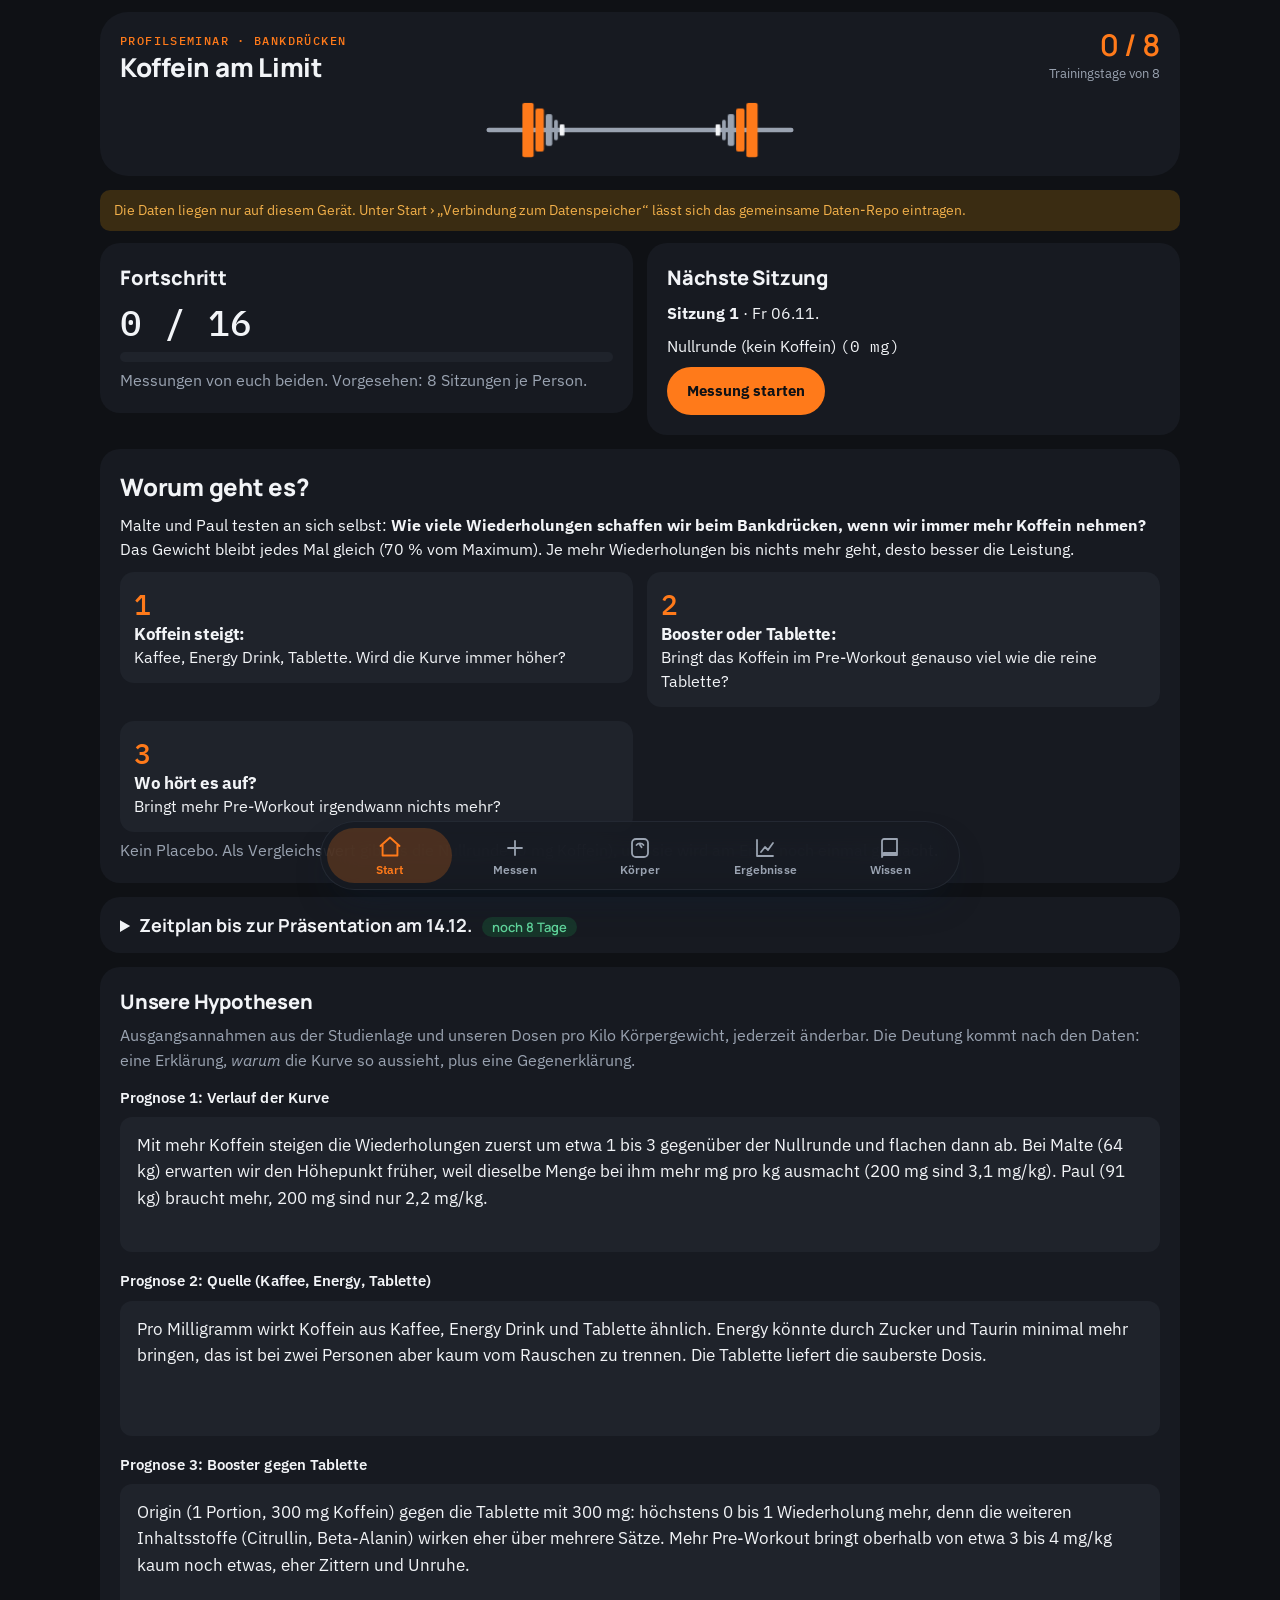
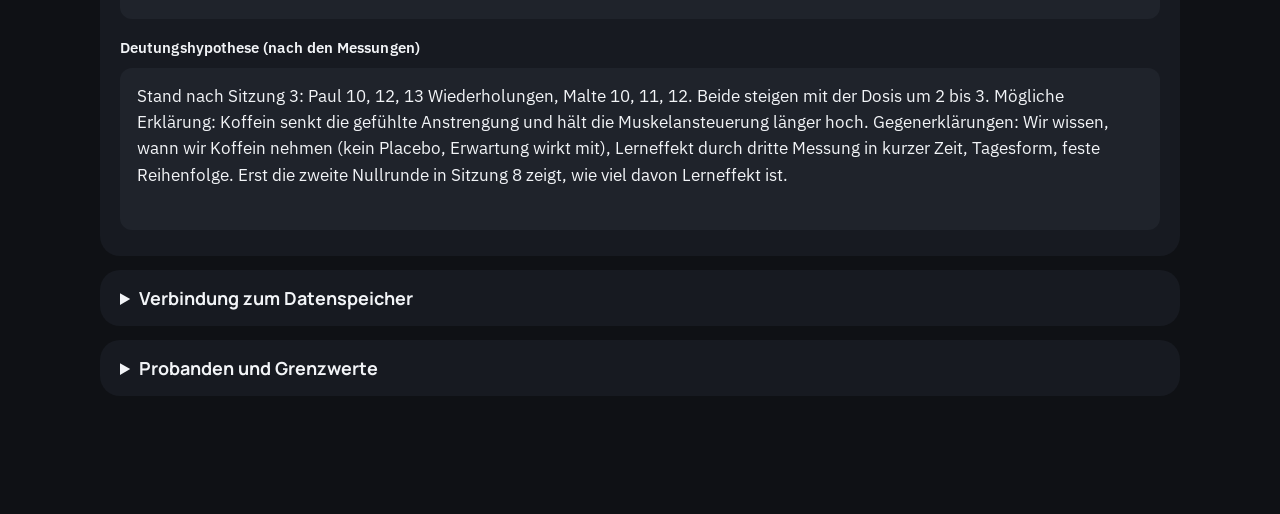
==== commit c5871381: "Add barbell graphic to the header Co-Authored-By: Claude Sonnet 5.5 <noreply@anthropic.com> Claude-S" ====
--- a/index.html
+++ b/index.html
@@ -318,6 +318,10 @@
 :root[data-skin="ring"] .cd b { font-size: 30px; }
 #v-start .stat span { font-size: 16px; line-height: 1.5; color: var(--ink); }
 #v-start .stat > b:first-child { font-size: 28px; color: var(--accent); }
+
+:root[data-skin="ring"] header.hero { flex-wrap: wrap; }
+svg.chart.barbell { flex: 1 0 100%; width: 100%; max-width: 100%; height: 56px; min-width: 0; margin-top: 4px; }
+svg.chart.barbell rect.bar { transform-origin: 50% 50%; }
 </style>
 <div class="wrap">
   <header class="hero">
@@ -327,6 +331,7 @@
       <p class="sub" id="heroSub">Malte und Paul · 70 % vom Maximum · ohne Placebo</p>
     </div>
     <div class="cd"><b id="cdNum">–</b><span id="cdLbl">Trainingstage</span></div>
+    <svg class="chart barbell" viewBox="0 0 340 60" aria-hidden="true"><line x1="8" y1="30" x2="332" y2="30" stroke="var(--ink2)" stroke-width="5" stroke-linecap="round"/><rect class="bar" style="--i:0" x="44" y="1.0" width="12" height="58" rx="2" fill="var(--accent)"/><rect class="bar" style="--i:1" x="58" y="7.0" width="9" height="46" rx="2" fill="var(--accent)"/><rect class="bar" style="--i:2" x="69" y="13.0" width="7" height="34" rx="2" fill="var(--ink2)"/><rect class="bar" style="--i:3" x="78" y="19.0" width="4" height="22" rx="2" fill="var(--ink2)"/><rect class="bar" style="--i:0" x="284" y="1.0" width="12" height="58" rx="2" fill="var(--accent)"/><rect class="bar" style="--i:1" x="273" y="7.0" width="9" height="46" rx="2" fill="var(--accent)"/><rect class="bar" style="--i:2" x="264" y="13.0" width="7" height="34" rx="2" fill="var(--ink2)"/><rect class="bar" style="--i:3" x="258" y="19.0" width="4" height="22" rx="2" fill="var(--ink2)"/><rect x="84" y="24" width="5" height="12" rx="1" fill="var(--ink)"/><rect x="251" y="24" width="5" height="12" rx="1" fill="var(--ink)"/></svg>
   </header>
   <div id="banners"></div>
 
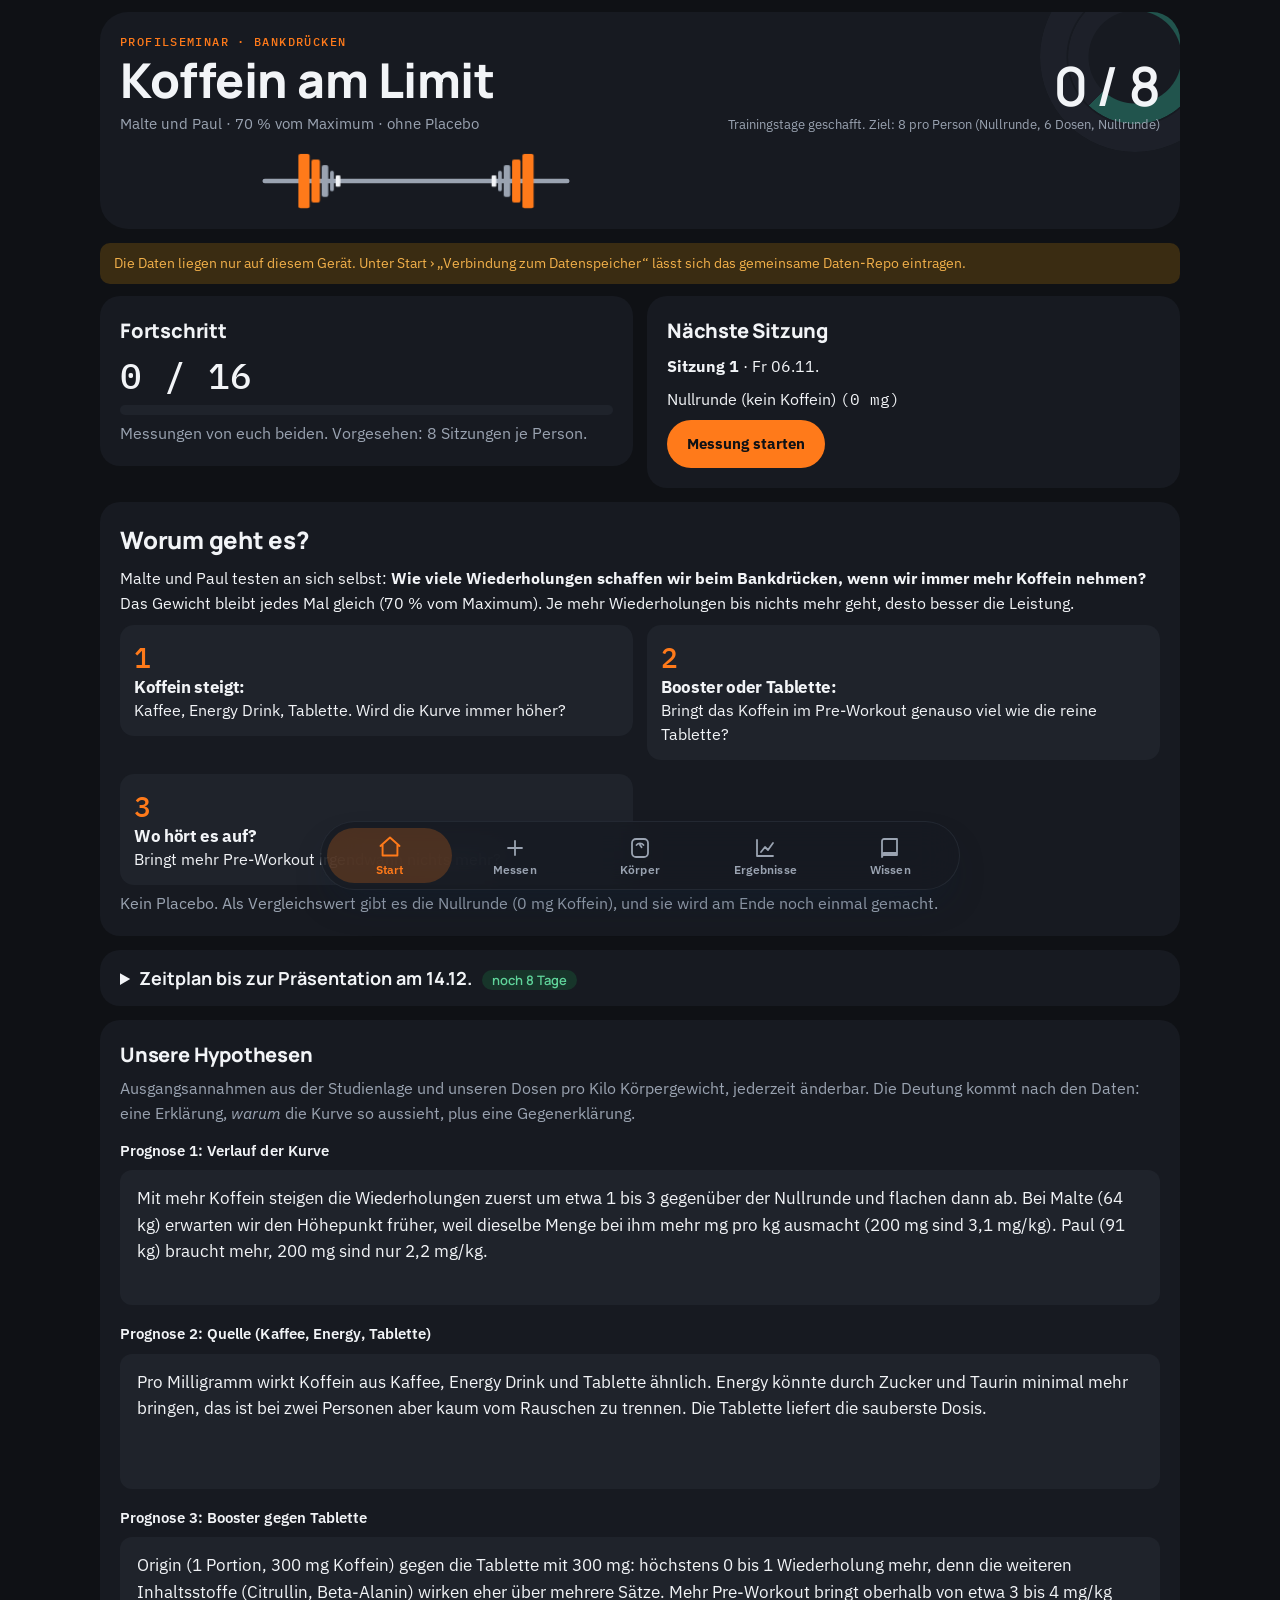
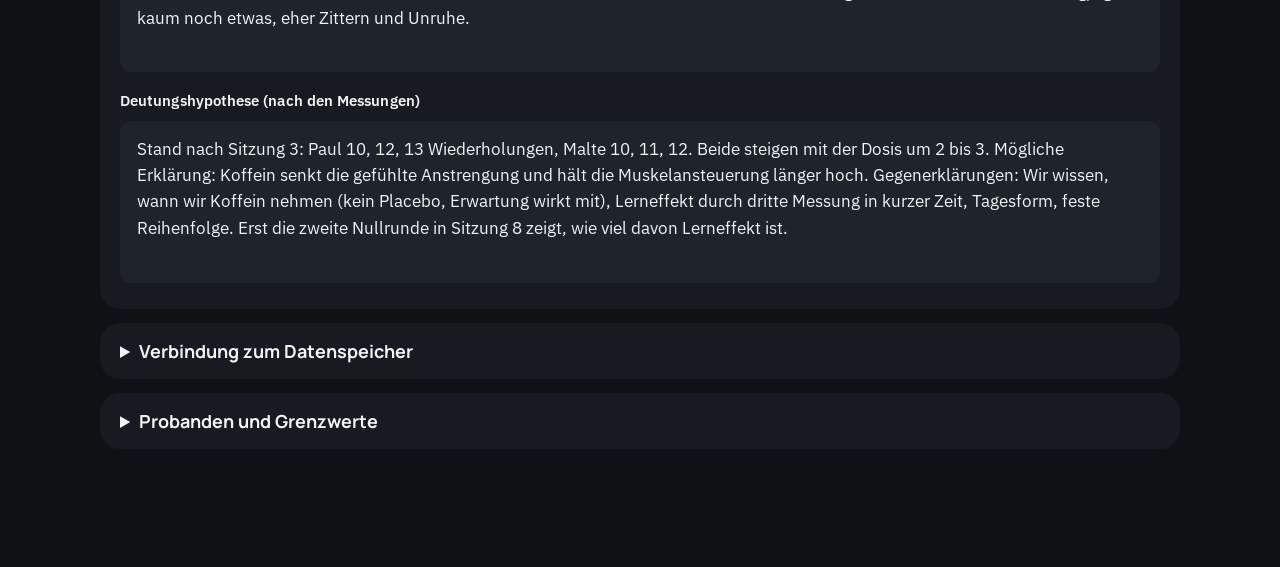
==== commit 10bb5e68: "Restore original hero with barbell graphic Co-Authored-By: Claude Sonnet 5.5 <noreply@anthropic.com>" ====
--- a/index.html
+++ b/index.html
@@ -298,13 +298,6 @@
 #v-start .f + .f, #v-start .stack > label.f { margin-top: 4px; }
 #v-start .facts div, #v-start .big3 > div, #v-start .why div { font-size: 16px; }
 #v-start .miles { font-size: 16px; }
-:root[data-skin="ring"] header.hero::before, :root[data-skin="ring"] header.hero::after { display: none; }
-:root[data-skin="ring"] header.hero { display: flex; flex-direction: row; align-items: center; justify-content: space-between; gap: 14px; padding: 18px 20px; }
-:root[data-skin="ring"] header.hero .sub { display: none; }
-:root[data-skin="ring"] header.hero h1 { font-size: 30px; line-height: 1.05; white-space: normal; }
-:root[data-skin="ring"] .cd { text-align: right; flex: none; }
-:root[data-skin="ring"] .cd b { font-size: 34px; display: block; color: var(--accent); line-height: 1; }
-:root[data-skin="ring"] .cd span { font-size: 13px; }
 /* Körperbild */
 .bodyviz { display: flex; gap: 18px; align-items: center; margin: 14px 0 6px; flex-wrap: wrap; }
 .bodysvg { width: 120px; height: 260px; flex: none; background: transparent; }
@@ -314,8 +307,6 @@
 .bgrid .stat b { font-size: 26px; }
 
 svg.chart.bodysvg { width: 120px; max-width: 120px; height: 260px; min-width: 120px; }
-:root[data-skin="ring"] header.hero h1 { font-size: 26px; }
-:root[data-skin="ring"] .cd b { font-size: 30px; }
 #v-start .stat span { font-size: 16px; line-height: 1.5; color: var(--ink); }
 #v-start .stat > b:first-child { font-size: 28px; color: var(--accent); }
 
@@ -1144,7 +1135,7 @@
   }
   function renderMiles() {
     var days = Math.ceil((new Date('2026-12-14T00:00:00') - new Date()) / 86400000);
-    var dd = {}; sessions.forEach(function (s) { if (s.date) dd[s.date] = 1; }); var nd = Object.keys(dd).length; $('cdNum').textContent = nd + ' / 8'; $('cdLbl').textContent = 'Trainingstage von 8'; $('heroSub').textContent = name(0) + ' und ' + name(1) + ' · 70 % vom Maximum · ohne Placebo';
+    var dd = {}; sessions.forEach(function (s) { if (s.date) dd[s.date] = 1; }); var nd = Object.keys(dd).length; $('cdNum').textContent = nd + ' / 8'; $('cdLbl').textContent = 'Trainingstage geschafft. Ziel: 8 pro Person (Nullrunde, 6 Dosen, Nullrunde)'; $('heroSub').textContent = name(0) + ' und ' + name(1) + ' · 70 % vom Maximum · ohne Placebo';
     $('cdPill').textContent = days > 0 ? 'noch ' + days + ' Tage' : days === 0 ? 'heute' : 'vorbei';
     $('miles').innerHTML = MILES.map(function (m) { return '<div><b>' + m[0] + '</b><span>' + m[1] + '</span></div>'; }).join('');
   }
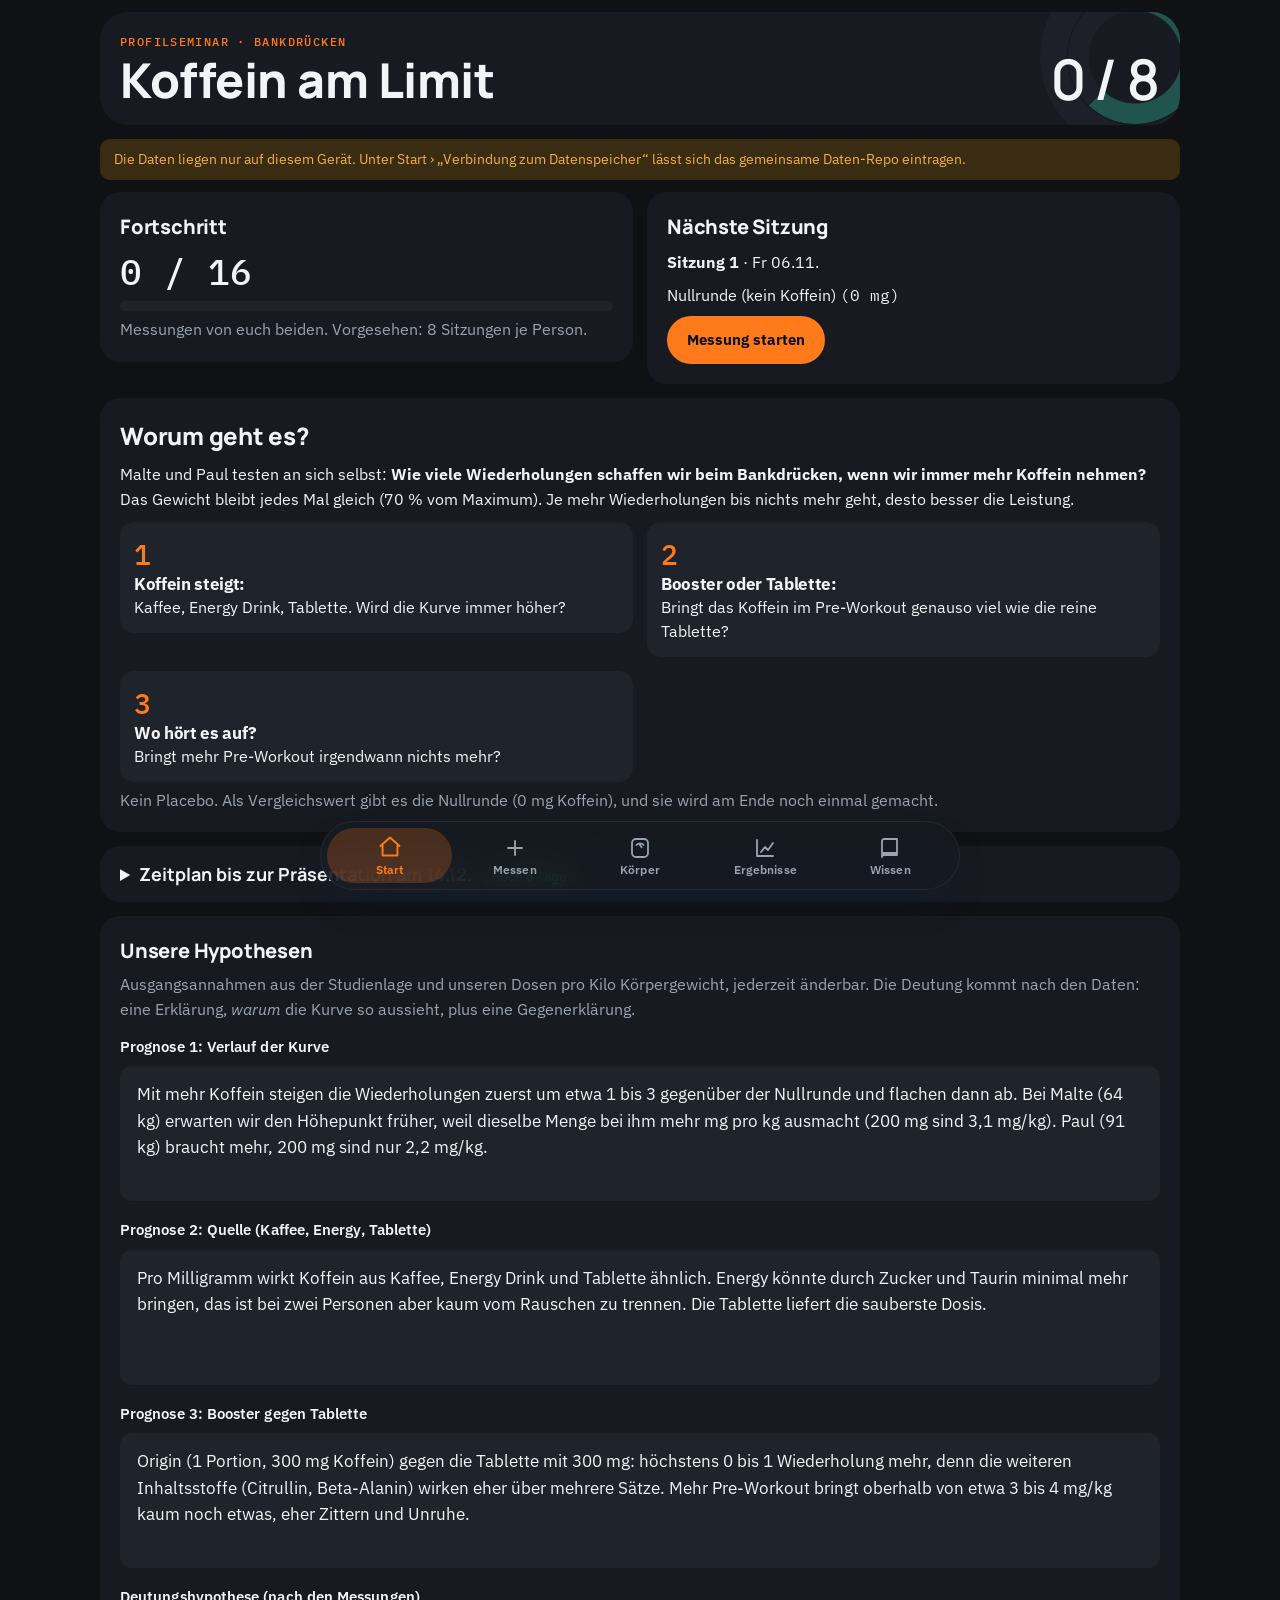
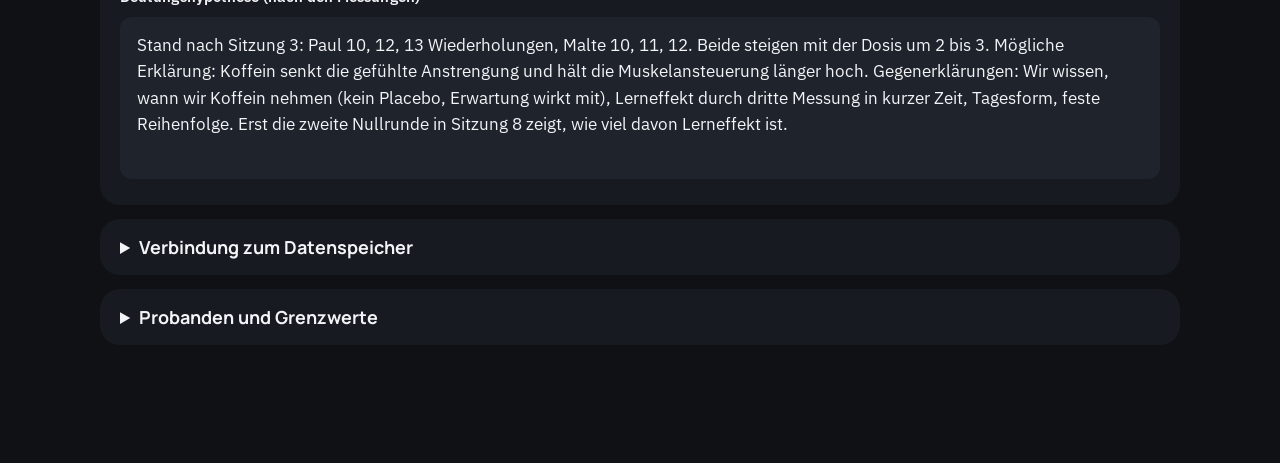
==== commit 77279d28: "Header: remove barbell and small gray texts, keep rings Co-Authored-By: Claude Sonnet 5.5 <noreply@a" ====
--- a/index.html
+++ b/index.html
@@ -310,9 +310,11 @@
 #v-start .stat span { font-size: 16px; line-height: 1.5; color: var(--ink); }
 #v-start .stat > b:first-child { font-size: 28px; color: var(--accent); }
 
-:root[data-skin="ring"] header.hero { flex-wrap: wrap; }
-svg.chart.barbell { flex: 1 0 100%; width: 100%; max-width: 100%; height: 56px; min-width: 0; margin-top: 4px; }
-svg.chart.barbell rect.bar { transform-origin: 50% 50%; }
+
+/* Kopf: nur Titel und Zähler, kleine graue Zusatztexte entfernt; die Ringe oben rechts bleiben */
+header.hero .sub, header.hero .cd span { display: none; }
+:root[data-skin="ring"] header.hero { padding-bottom: 20px; }
+:root[data-skin="ring"] .cd b { font-size: 56px; }
 </style>
 <div class="wrap">
   <header class="hero">
@@ -322,7 +324,6 @@
       <p class="sub" id="heroSub">Malte und Paul · 70 % vom Maximum · ohne Placebo</p>
     </div>
     <div class="cd"><b id="cdNum">–</b><span id="cdLbl">Trainingstage</span></div>
-    <svg class="chart barbell" viewBox="0 0 340 60" aria-hidden="true"><line x1="8" y1="30" x2="332" y2="30" stroke="var(--ink2)" stroke-width="5" stroke-linecap="round"/><rect class="bar" style="--i:0" x="44" y="1.0" width="12" height="58" rx="2" fill="var(--accent)"/><rect class="bar" style="--i:1" x="58" y="7.0" width="9" height="46" rx="2" fill="var(--accent)"/><rect class="bar" style="--i:2" x="69" y="13.0" width="7" height="34" rx="2" fill="var(--ink2)"/><rect class="bar" style="--i:3" x="78" y="19.0" width="4" height="22" rx="2" fill="var(--ink2)"/><rect class="bar" style="--i:0" x="284" y="1.0" width="12" height="58" rx="2" fill="var(--accent)"/><rect class="bar" style="--i:1" x="273" y="7.0" width="9" height="46" rx="2" fill="var(--accent)"/><rect class="bar" style="--i:2" x="264" y="13.0" width="7" height="34" rx="2" fill="var(--ink2)"/><rect class="bar" style="--i:3" x="258" y="19.0" width="4" height="22" rx="2" fill="var(--ink2)"/><rect x="84" y="24" width="5" height="12" rx="1" fill="var(--ink)"/><rect x="251" y="24" width="5" height="12" rx="1" fill="var(--ink)"/></svg>
   </header>
   <div id="banners"></div>
 
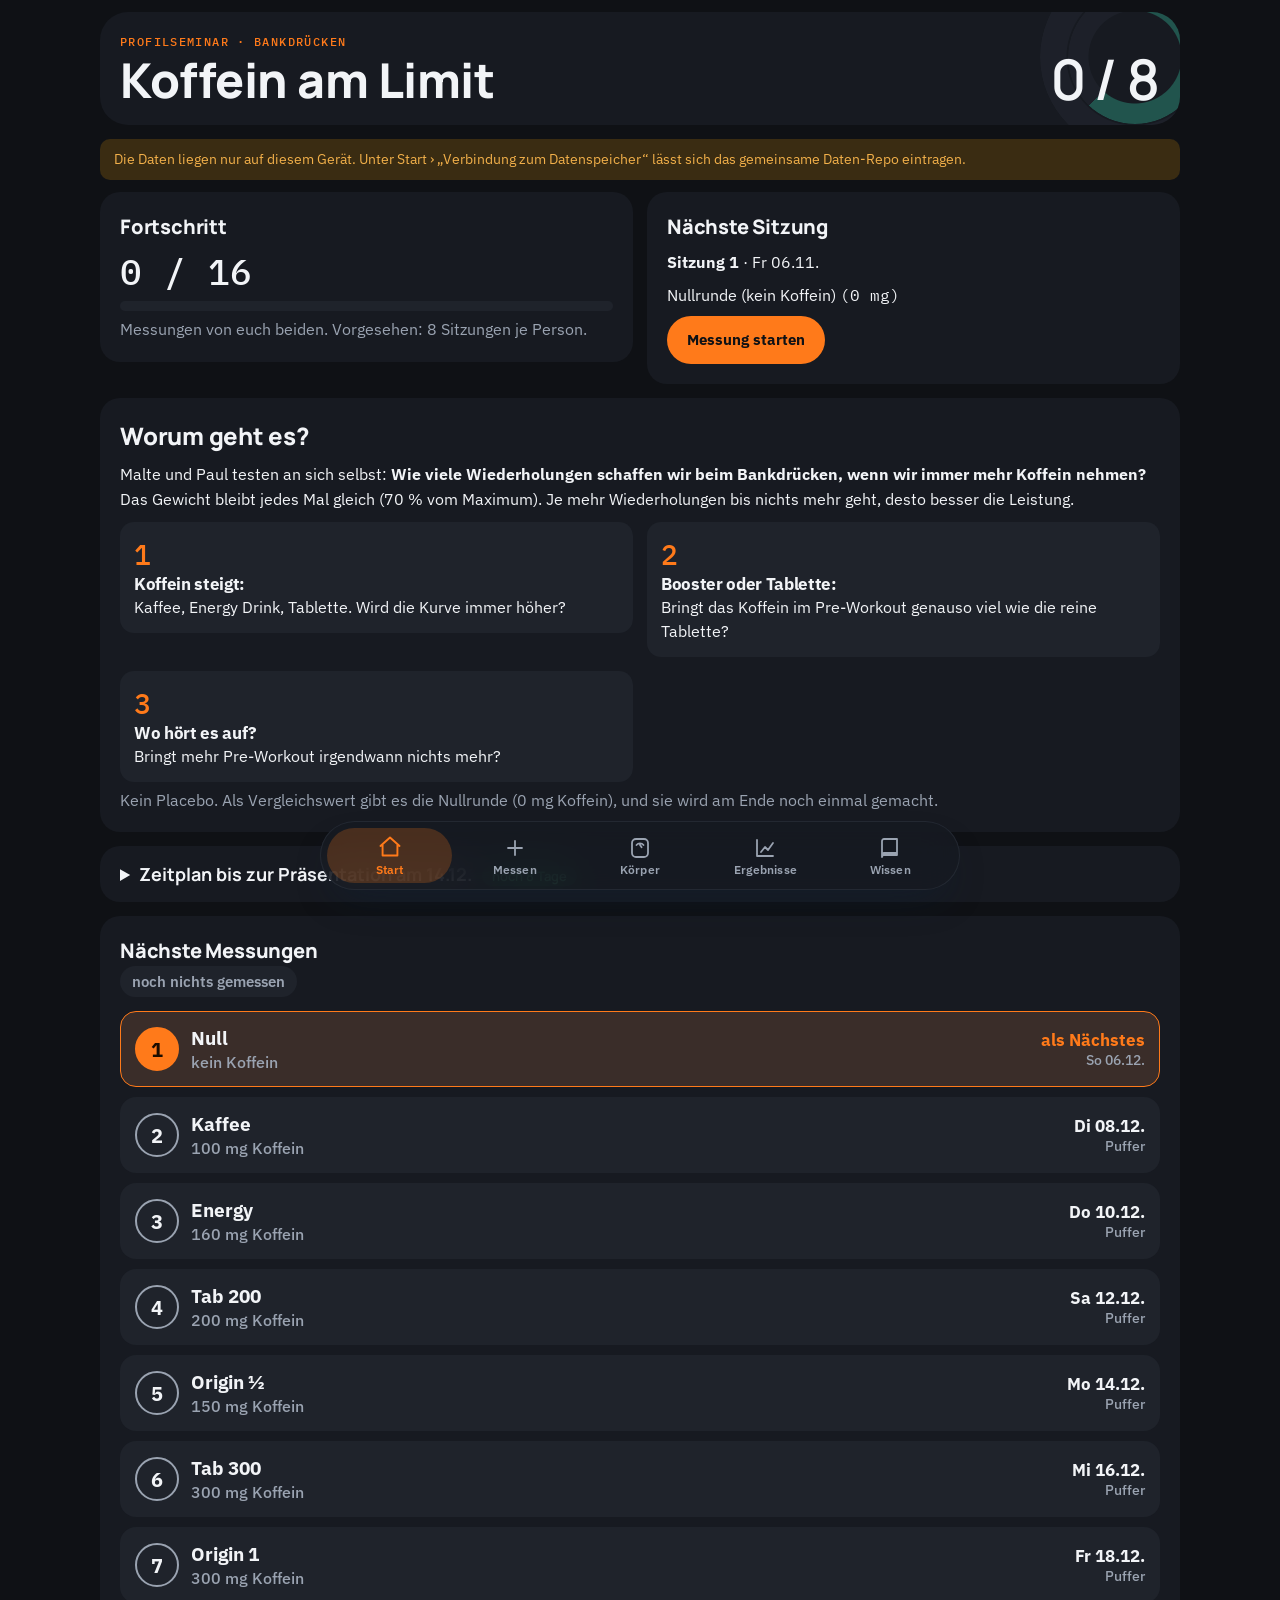
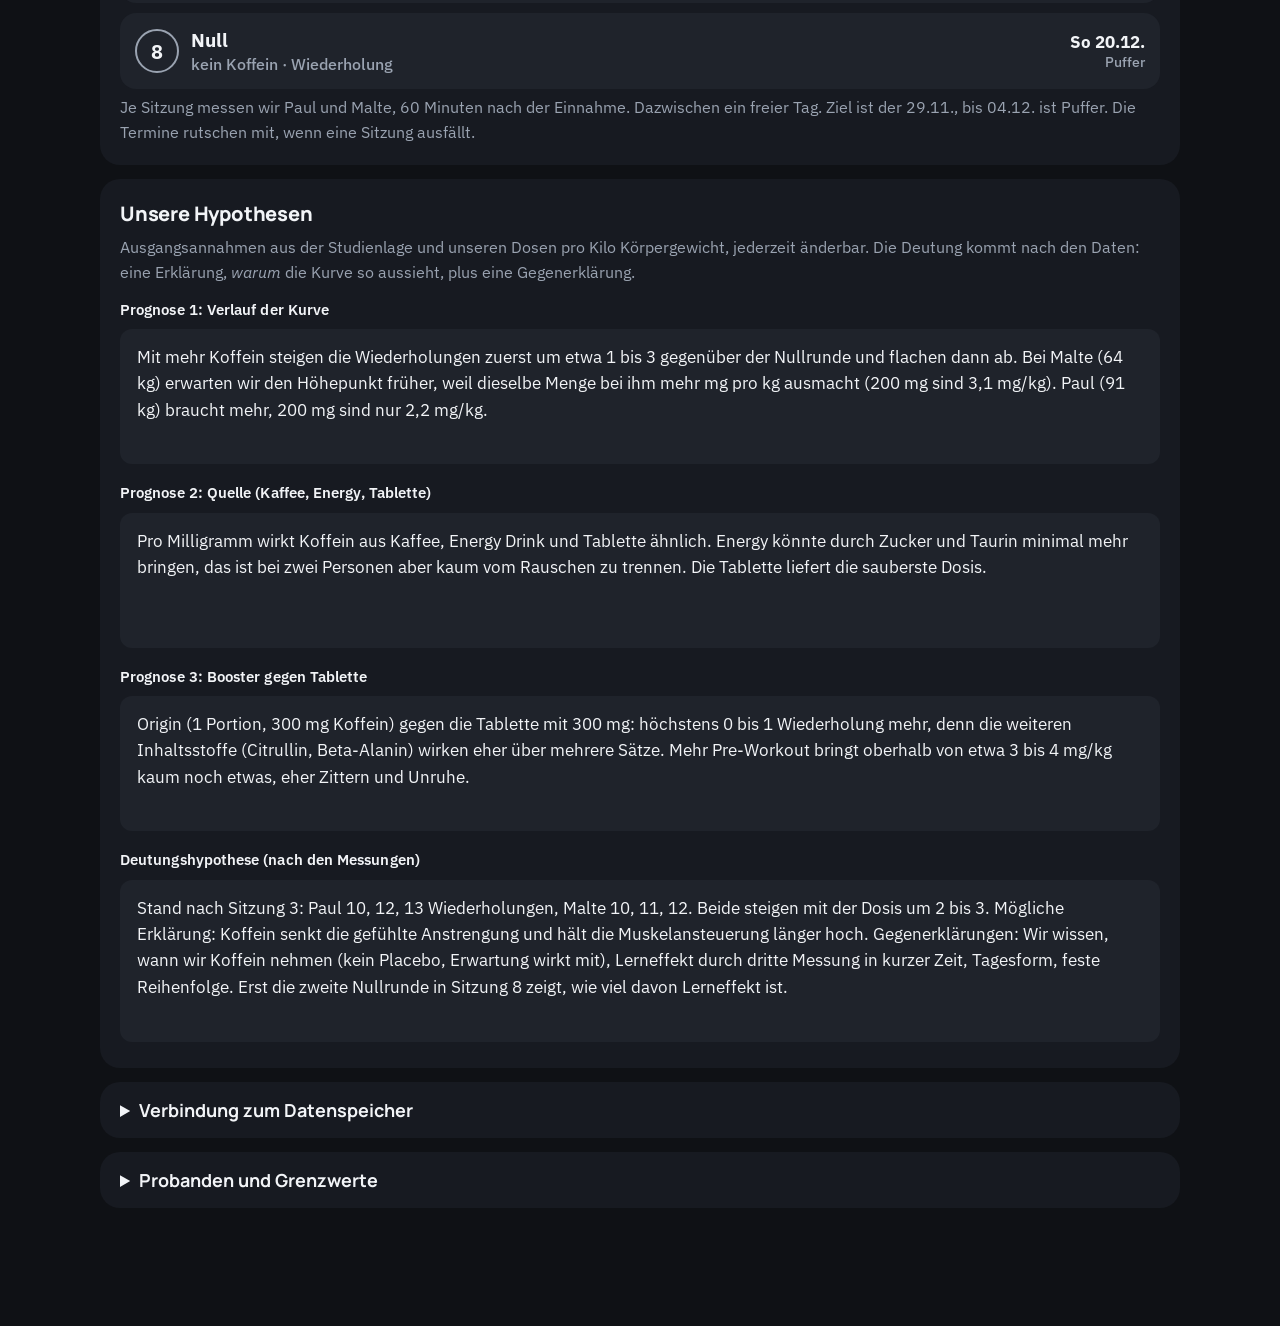
==== commit cbf1a92f: "feat: upcoming measurements plan on Start page Co-Authored-By: Claude Sonnet 5.5 <noreply@anthropic." ====
--- a/index.html
+++ b/index.html
@@ -315,6 +315,28 @@
 header.hero .sub, header.hero .cd span { display: none; }
 :root[data-skin="ring"] header.hero { padding-bottom: 20px; }
 :root[data-skin="ring"] .cd b { font-size: 56px; }
+
+/* Plan Start */
+.pn-done{display:flex;flex-wrap:wrap;gap:8px;margin-bottom:14px}
+.pn-chip{display:inline-flex;align-items:center;gap:7px;padding:6px 12px;border-radius:999px;background:var(--surface2);font:600 15px var(--f-body);color:var(--ink2)}
+.pn-chip i{width:8px;height:8px;border-radius:50%;background:var(--accent2,#2fd3c0)}
+.pn-chip.off i{display:none}
+.pn-list{display:flex;flex-direction:column;gap:10px}
+.pn-row{display:grid;grid-template-columns:44px 1fr auto;align-items:center;gap:12px;width:100%;text-align:left;padding:14px;border-radius:16px;background:var(--surface2);border:1px solid transparent;color:var(--ink);font:inherit;cursor:pointer;transition:transform .16s cubic-bezier(.23,1,.32,1),background .2s}
+.pn-row:active{transform:scale(.97)}
+.pn-row.now{border-color:var(--accent);background:color-mix(in srgb,var(--accent) 12%,var(--surface2))}
+.pn-nr{width:44px;height:44px;border-radius:50%;display:grid;place-items:center;font:800 20px var(--f-body);border:2px solid var(--ink2);color:var(--ink)}
+.pn-row.now .pn-nr{background:var(--accent);border-color:var(--accent);color:#1a0d00}
+.pn-main{display:flex;flex-direction:column;gap:2px;min-width:0}
+.pn-main b{font:700 19px var(--f-body)}
+.pn-sub{font:500 16px var(--f-body);color:var(--ink2)}
+.pn-when{white-space:nowrap;display:flex;flex-direction:column;align-items:flex-end;font:700 17px var(--f-body);text-align:right}
+.pn-when small{font:500 14px var(--f-body);color:var(--ink2)}
+.pn-row.now .pn-when{color:var(--accent)}
+@keyframes pnin{from{opacity:0;transform:translateY(8px)}to{opacity:1;transform:none}}
+.pn-row{animation:pnin .35s cubic-bezier(.23,1,.32,1) both;animation-delay:calc(var(--i,0)*60ms)}
+@media (hover:hover) and (pointer:fine){.pn-row:hover{background:color-mix(in srgb,var(--accent) 8%,var(--surface2))}}
+@media (prefers-reduced-motion:reduce){.pn-row{animation:none}}
 </style>
 <div class="wrap">
   <header class="hero">
@@ -344,6 +366,7 @@
       <div class="panel"><h3>Fortschritt</h3><div id="progress"></div></div>
       <div class="panel"><h3>Nächste Sitzung</h3><div id="nextSess"></div></div>
     </div>
+    <div class="panel" id="planStart"><h3>Nächste Messungen</h3><div id="planNext"></div></div>
     <div class="panel">
       <h3>Unsere Hypothesen</h3>
       <p class="hint">Ausgangsannahmen aus der Studienlage und unseren Dosen pro Kilo Körpergewicht, jederzeit änderbar. Die Deutung kommt nach den Daten: eine Erklärung, <i>warum</i> die Kurve so aussieht, plus eine Gegenerklärung.</p>
@@ -1158,6 +1181,25 @@
       '<p class="big"><b>Sitzung ' + (next + 1) + '</b> · ' + dayDE(PLAN_DATES[next]) + '</p><p>' + esc(CONDS[pc[next]].label) + (CONDS[pc[next]].mg != null ? ' <span class="mono">(' + CONDS[pc[next]].mg + ' mg)</span>' : '') + '</p><button class="btn primary" type="button" data-go="messen" data-pick="' + next + '">Messung starten</button>';
     ['h1', 'h2', 'h3', 'deutung'].forEach(function (k) { var el = $('hyp-' + k); if (el && document.activeElement !== el) el.value = (cfg.hyp && cfg.hyp[k]) || DEF_HYP[k] || ''; grow(el); });
   }
+  function isoLocal(d) { return d.getFullYear() + '-' + ('0' + (d.getMonth() + 1)).slice(-2) + '-' + ('0' + d.getDate()).slice(-2); }
+  function renderPlanStart() {
+    var box = $('planNext'); if (!box) return;
+    var pc = planConds(), doneIdx = [], open = [];
+    pc.forEach(function (c, i) { (done(0, i) && done(1, i) ? doneIdx : open).push(i); });
+    if (!open.length) { box.innerHTML = '<p class="big">Alle 8 Sitzungen sind gemessen.</p>'; return; }
+    var t = new Date(); t.setHours(12, 0, 0, 0);
+    var h = '<div class="pn-done">' + (doneIdx.length ? doneIdx.map(function (i) { return '<span class="pn-chip"><i></i>' + (i + 1) + ' ' + esc(CONDS[pc[i]].short || CONDS[pc[i]].label) + '</span>'; }).join('') : '<span class="pn-chip off">noch nichts gemessen</span>') + '</div><div class="pn-list">';
+    open.forEach(function (i, k) {
+      var when = isoLocal(new Date(t.getTime() + k * 2 * 86400000));
+      var puffer = when > '2026-11-29';
+      var mg = CONDS[pc[i]].mg;
+      h += '<button type="button" class="pn-row' + (k === 0 ? ' now' : '') + '" data-go="messen" data-pick="' + i + '" style="--i:' + k + '">' +
+        '<span class="pn-nr">' + (i + 1) + '</span>' +
+        '<span class="pn-main"><b>' + esc(CONDS[pc[i]].short || CONDS[pc[i]].label) + '</b><span class="pn-sub">' + (mg ? mg + ' mg Koffein' : 'kein Koffein') + (i === 7 ? ' · Wiederholung' : '') + '</span></span>' +
+        '<span class="pn-when">' + (k === 0 ? 'als Nächstes' : dayDE(when)) + '<small>' + (k === 0 ? dayDE(when) : puffer ? 'Puffer' : 'geplant') + '</small></span></button>';
+    });
+    box.innerHTML = h + '</div><p class="hint">Je Sitzung messen wir ' + esc(name(1)) + ' und ' + esc(name(0)) + ', 60 Minuten nach der Einnahme. Dazwischen ein freier Tag. Ziel ist der 29.11., bis 04.12. ist Puffer. Die Termine rutschen mit, wenn eine Sitzung ausfällt.</p>';
+  }
   function renderCfg() {
     var h = '';
     [0, 1].forEach(function (p) {
@@ -1887,7 +1929,7 @@
     if (!skipCfg) renderCfg();
     var cur = $('f-person').value, o = $('f-person').options; if (o[0]) o[0].textContent = name(0); if (o[1]) o[1].textContent = name(1); $('f-person').value = cur || '0';
     $('personChips').innerHTML = chipsHTML();
-    renderBanners(); renderStart(); renderMiles(); renderSessPick(); renderEval(); renderFazit(); renderHr(); renderScatter(); renderBars(); renderVs(); renderDeutung(); renderStudyCompare(); renderTable(); renderRel(); renderPlan(); applyVisibility(); renderProdukte(); renderPrep(); if (ui.tab === 'koerper') renderKoerper();
+    renderBanners(); renderStart(); renderPlanStart(); renderMiles(); renderSessPick(); renderEval(); renderFazit(); renderHr(); renderScatter(); renderBars(); renderVs(); renderDeutung(); renderStudyCompare(); renderTable(); renderRel(); renderPlan(); applyVisibility(); renderProdukte(); renderPrep(); if (ui.tab === 'koerper') renderKoerper();
     if (ui.tab === 'messen') updateDose();
     autoSess();
   }
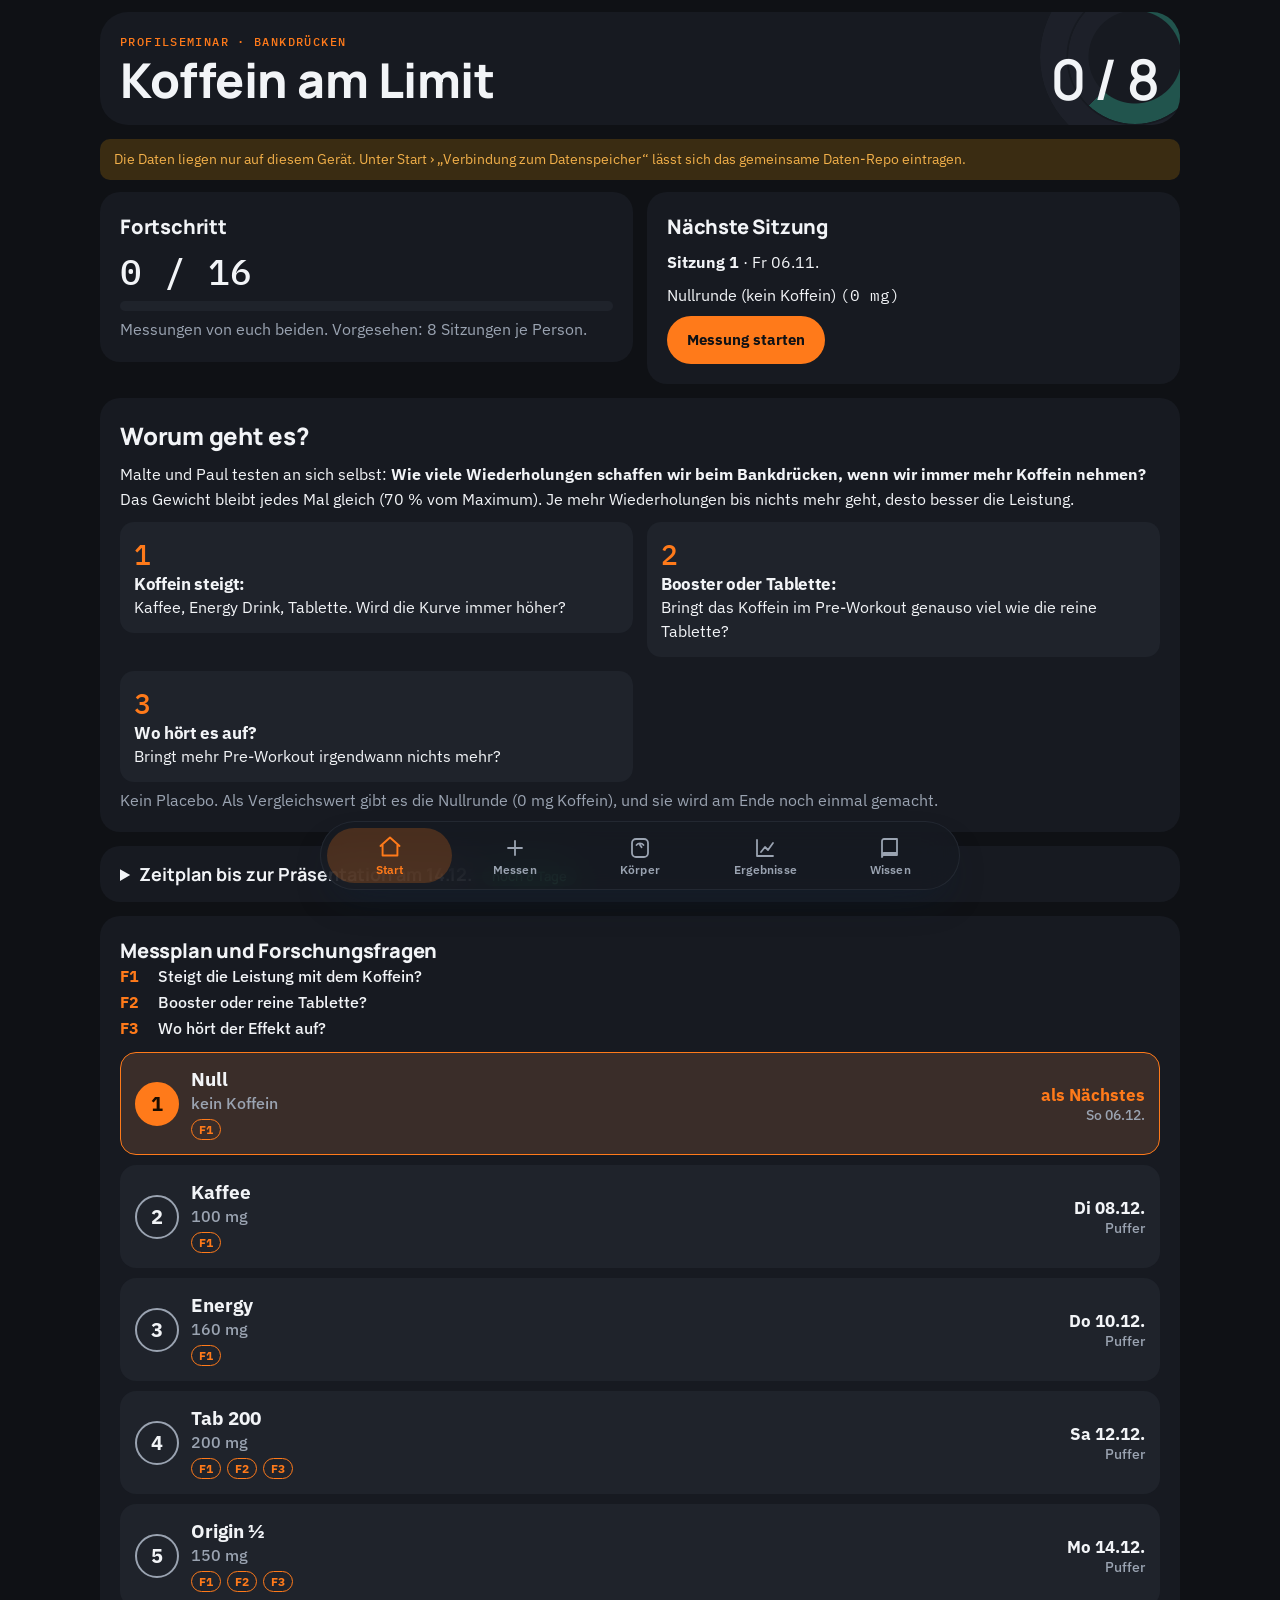
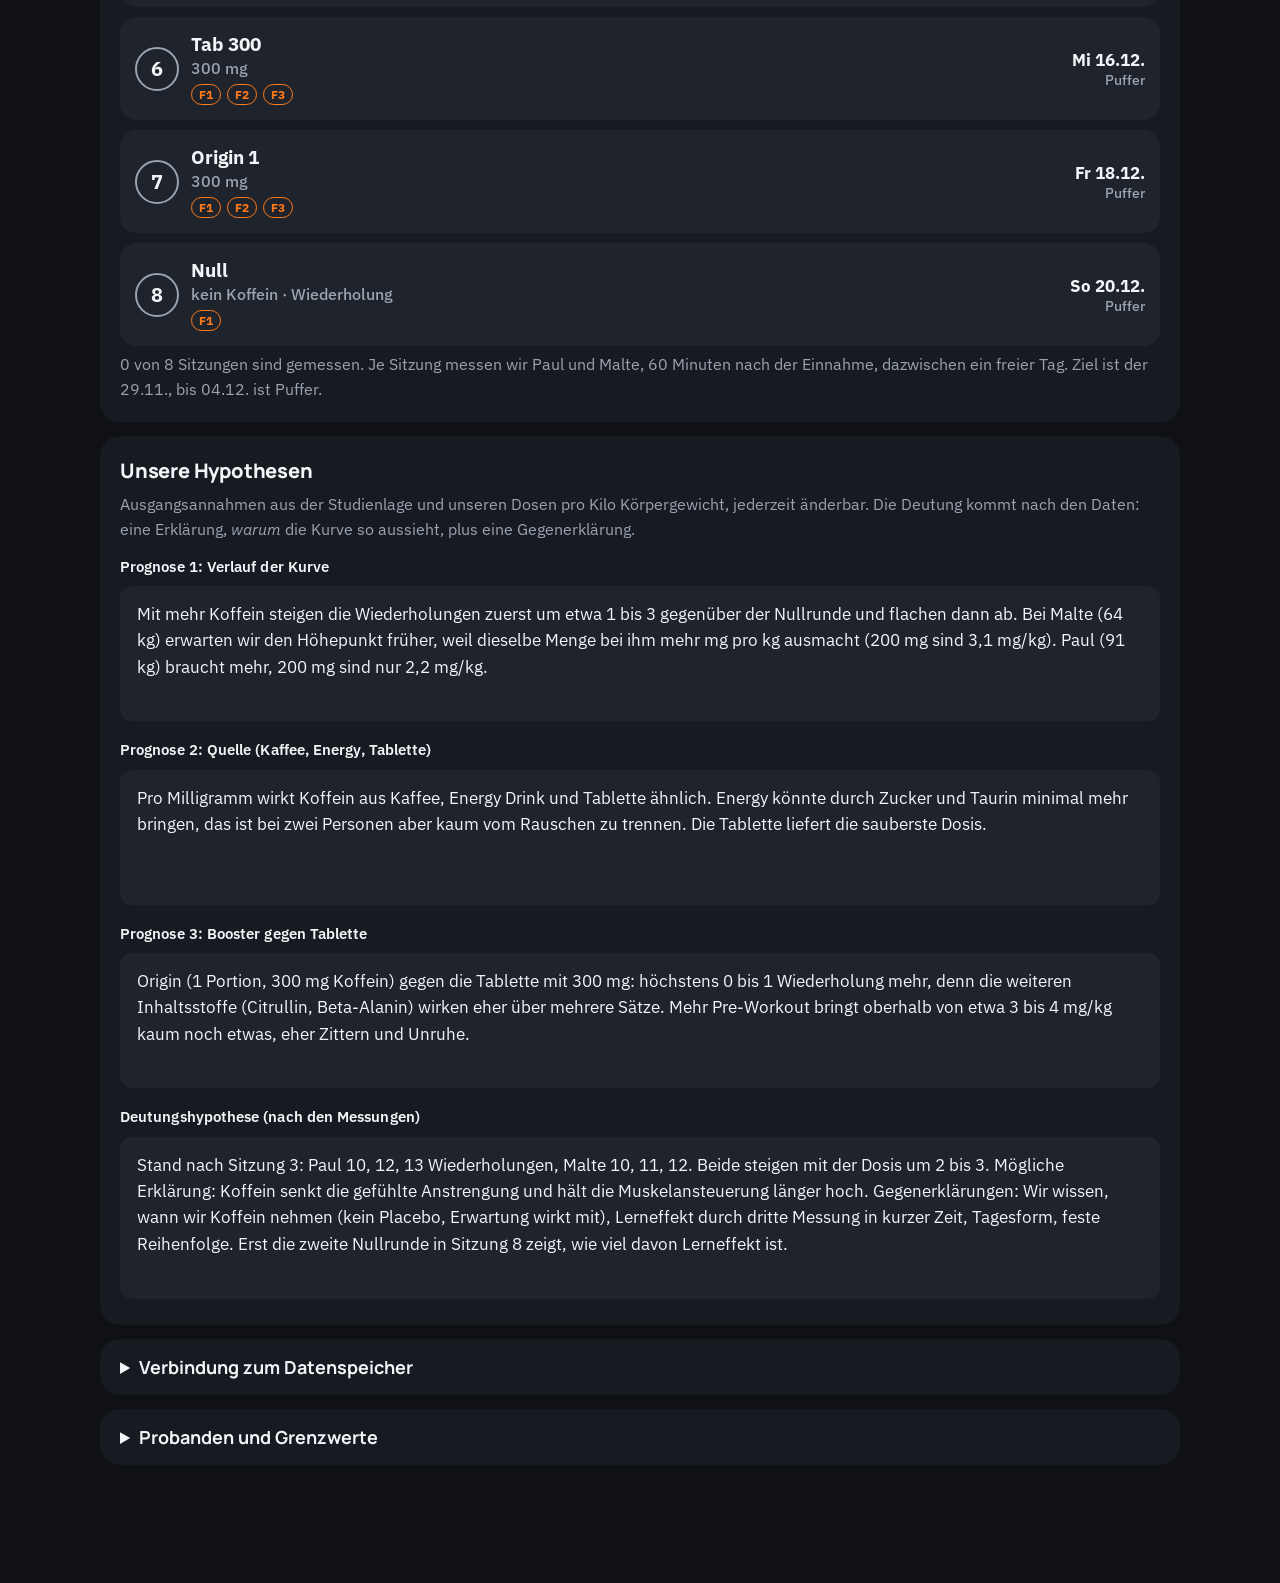
==== commit 16ad81b9: "feat: plan shows done results and research question mapping Co-Authored-By: Claude Sonnet 5.5 <norep" ====
--- a/index.html
+++ b/index.html
@@ -337,6 +337,17 @@
 .pn-row{animation:pnin .35s cubic-bezier(.23,1,.32,1) both;animation-delay:calc(var(--i,0)*60ms)}
 @media (hover:hover) and (pointer:fine){.pn-row:hover{background:color-mix(in srgb,var(--accent) 8%,var(--surface2))}}
 @media (prefers-reduced-motion:reduce){.pn-row{animation:none}}
+
+.pn-legend{display:flex;flex-direction:column;gap:6px;margin-bottom:14px}
+.pn-legend div{display:flex;gap:10px;align-items:baseline}
+.pn-legend b{font:800 16px var(--f-body);color:var(--accent);min-width:28px}
+.pn-legend span{font:500 16px var(--f-body);color:var(--ink)}
+.pn-tags{display:flex;gap:6px;margin-top:4px}
+.pn-tags i{font:800 12px var(--f-body);font-style:normal;padding:2px 7px;border-radius:999px;border:1px solid var(--accent);color:var(--accent)}
+.pn-row.fin{opacity:.8;cursor:default}
+.pn-row.fin .pn-nr{background:var(--accent2,#2fd3c0);border-color:var(--accent2,#2fd3c0);color:#04201c}
+.pn-when.ok{font-size:16px;color:var(--ink)}
+.pn-row{animation-delay:calc(var(--i,0)*45ms)}
 </style>
 <div class="wrap">
   <header class="hero">
@@ -366,7 +377,7 @@
       <div class="panel"><h3>Fortschritt</h3><div id="progress"></div></div>
       <div class="panel"><h3>Nächste Sitzung</h3><div id="nextSess"></div></div>
     </div>
-    <div class="panel" id="planStart"><h3>Nächste Messungen</h3><div id="planNext"></div></div>
+    <div class="panel" id="planStart"><h3>Messplan und Forschungsfragen</h3><div id="planNext"></div></div>
     <div class="panel">
       <h3>Unsere Hypothesen</h3>
       <p class="hint">Ausgangsannahmen aus der Studienlage und unseren Dosen pro Kilo Körpergewicht, jederzeit änderbar. Die Deutung kommt nach den Daten: eine Erklärung, <i>warum</i> die Kurve so aussieht, plus eine Gegenerklärung.</p>
@@ -1184,21 +1195,33 @@
   function isoLocal(d) { return d.getFullYear() + '-' + ('0' + (d.getMonth() + 1)).slice(-2) + '-' + ('0' + d.getDate()).slice(-2); }
   function renderPlanStart() {
     var box = $('planNext'); if (!box) return;
-    var pc = planConds(), doneIdx = [], open = [];
-    pc.forEach(function (c, i) { (done(0, i) && done(1, i) ? doneIdx : open).push(i); });
-    if (!open.length) { box.innerHTML = '<p class="big">Alle 8 Sitzungen sind gemessen.</p>'; return; }
+    var pc = planConds();
+    var RQ = [
+      { k: 'F1', t: 'Steigt die Leistung mit dem Koffein?', c: ['null', 'kaffee', 'energy', 't200', 'o150', 't300', 'o300'] },
+      { k: 'F2', t: 'Booster oder reine Tablette?', c: ['t200', 'o150', 't300', 'o300'] },
+      { k: 'F3', t: 'Wo hört der Effekt auf?', c: ['t200', 'o150', 't300', 'o300'] }
+    ];
+    function rq(c) { return RQ.filter(function (q) { return q.c.indexOf(c) >= 0; }).map(function (q) { return q.k; }); }
+    function reps(p, i) {
+      var c = pc[i], l = sessions.filter(function (s) { return s.person === p && s.cond === c && s.reps != null; }).sort(function (x, y) { return String(x.date).localeCompare(String(y.date)); });
+      var s = (c === 'null' && i === pc.length - 1) ? l[1] : l[0];
+      return s ? s.reps : null;
+    }
+    var open = [], nd = 0;
+    pc.forEach(function (c, i) { if (done(0, i) && done(1, i)) nd++; else open.push(i); });
     var t = new Date(); t.setHours(12, 0, 0, 0);
-    var h = '<div class="pn-done">' + (doneIdx.length ? doneIdx.map(function (i) { return '<span class="pn-chip"><i></i>' + (i + 1) + ' ' + esc(CONDS[pc[i]].short || CONDS[pc[i]].label) + '</span>'; }).join('') : '<span class="pn-chip off">noch nichts gemessen</span>') + '</div><div class="pn-list">';
-    open.forEach(function (i, k) {
-      var when = isoLocal(new Date(t.getTime() + k * 2 * 86400000));
-      var puffer = when > '2026-11-29';
-      var mg = CONDS[pc[i]].mg;
-      h += '<button type="button" class="pn-row' + (k === 0 ? ' now' : '') + '" data-go="messen" data-pick="' + i + '" style="--i:' + k + '">' +
-        '<span class="pn-nr">' + (i + 1) + '</span>' +
-        '<span class="pn-main"><b>' + esc(CONDS[pc[i]].short || CONDS[pc[i]].label) + '</b><span class="pn-sub">' + (mg ? mg + ' mg Koffein' : 'kein Koffein') + (i === 7 ? ' · Wiederholung' : '') + '</span></span>' +
-        '<span class="pn-when">' + (k === 0 ? 'als Nächstes' : dayDE(when)) + '<small>' + (k === 0 ? dayDE(when) : puffer ? 'Puffer' : 'geplant') + '</small></span></button>';
-    });
-    box.innerHTML = h + '</div><p class="hint">Je Sitzung messen wir ' + esc(name(1)) + ' und ' + esc(name(0)) + ', 60 Minuten nach der Einnahme. Dazwischen ein freier Tag. Ziel ist der 29.11., bis 04.12. ist Puffer. Die Termine rutschen mit, wenn eine Sitzung ausfällt.</p>';
+    var h = '<div class="pn-legend">' + RQ.map(function (q) { return '<div><b>' + q.k + '</b><span>' + q.t + '</span></div>'; }).join('') + '</div><div class="pn-list">';
+    pc.forEach(function (c, i) {
+      var fin = open.indexOf(i) < 0, k = open.indexOf(i), mg = CONDS[c].mg, now = k === 0;
+      var tags = '<span class="pn-tags">' + rq(c).map(function (x) { return '<i>' + x + '</i>'; }).join('') + '</span>';
+      var right;
+      if (fin) { right = '<span class="pn-when ok">' + esc(name(1)) + ' ' + fmt(reps(1, i), 0) + ' · ' + esc(name(0)) + ' ' + fmt(reps(0, i), 0) + '<small>Wiederholungen</small></span>'; }
+      else { var when = isoLocal(new Date(t.getTime() + k * 2 * 86400000)); right = '<span class="pn-when">' + (now ? 'als Nächstes' : dayDE(when)) + '<small>' + (now ? dayDE(when) : when > '2026-11-29' ? 'Puffer' : 'geplant') + '</small></span>'; }
+      h += '<button type="button" class="pn-row' + (now ? ' now' : '') + (fin ? ' fin' : '') + '"' + (fin ? '' : ' data-go="messen" data-pick="' + i + '"') + ' style="--i:' + i + '">' +
+        '<span class="pn-nr">' + (fin ? '&#10003;' : (i + 1)) + '</span>' +
+        '<span class="pn-main"><b>' + esc(CONDS[c].short || CONDS[c].label) + '</b><span class="pn-sub">' + (mg ? mg + ' mg' : 'kein Koffein') + (i === pc.length - 1 ? ' · Wiederholung' : '') + '</span>' + tags + '</span>' + right + '</button>';
+    });
+    box.innerHTML = h + '</div><p class="hint">' + nd + ' von ' + pc.length + ' Sitzungen sind gemessen. Je Sitzung messen wir ' + esc(name(1)) + ' und ' + esc(name(0)) + ', 60 Minuten nach der Einnahme, dazwischen ein freier Tag. Ziel ist der 29.11., bis 04.12. ist Puffer.</p>';
   }
   function renderCfg() {
     var h = '';
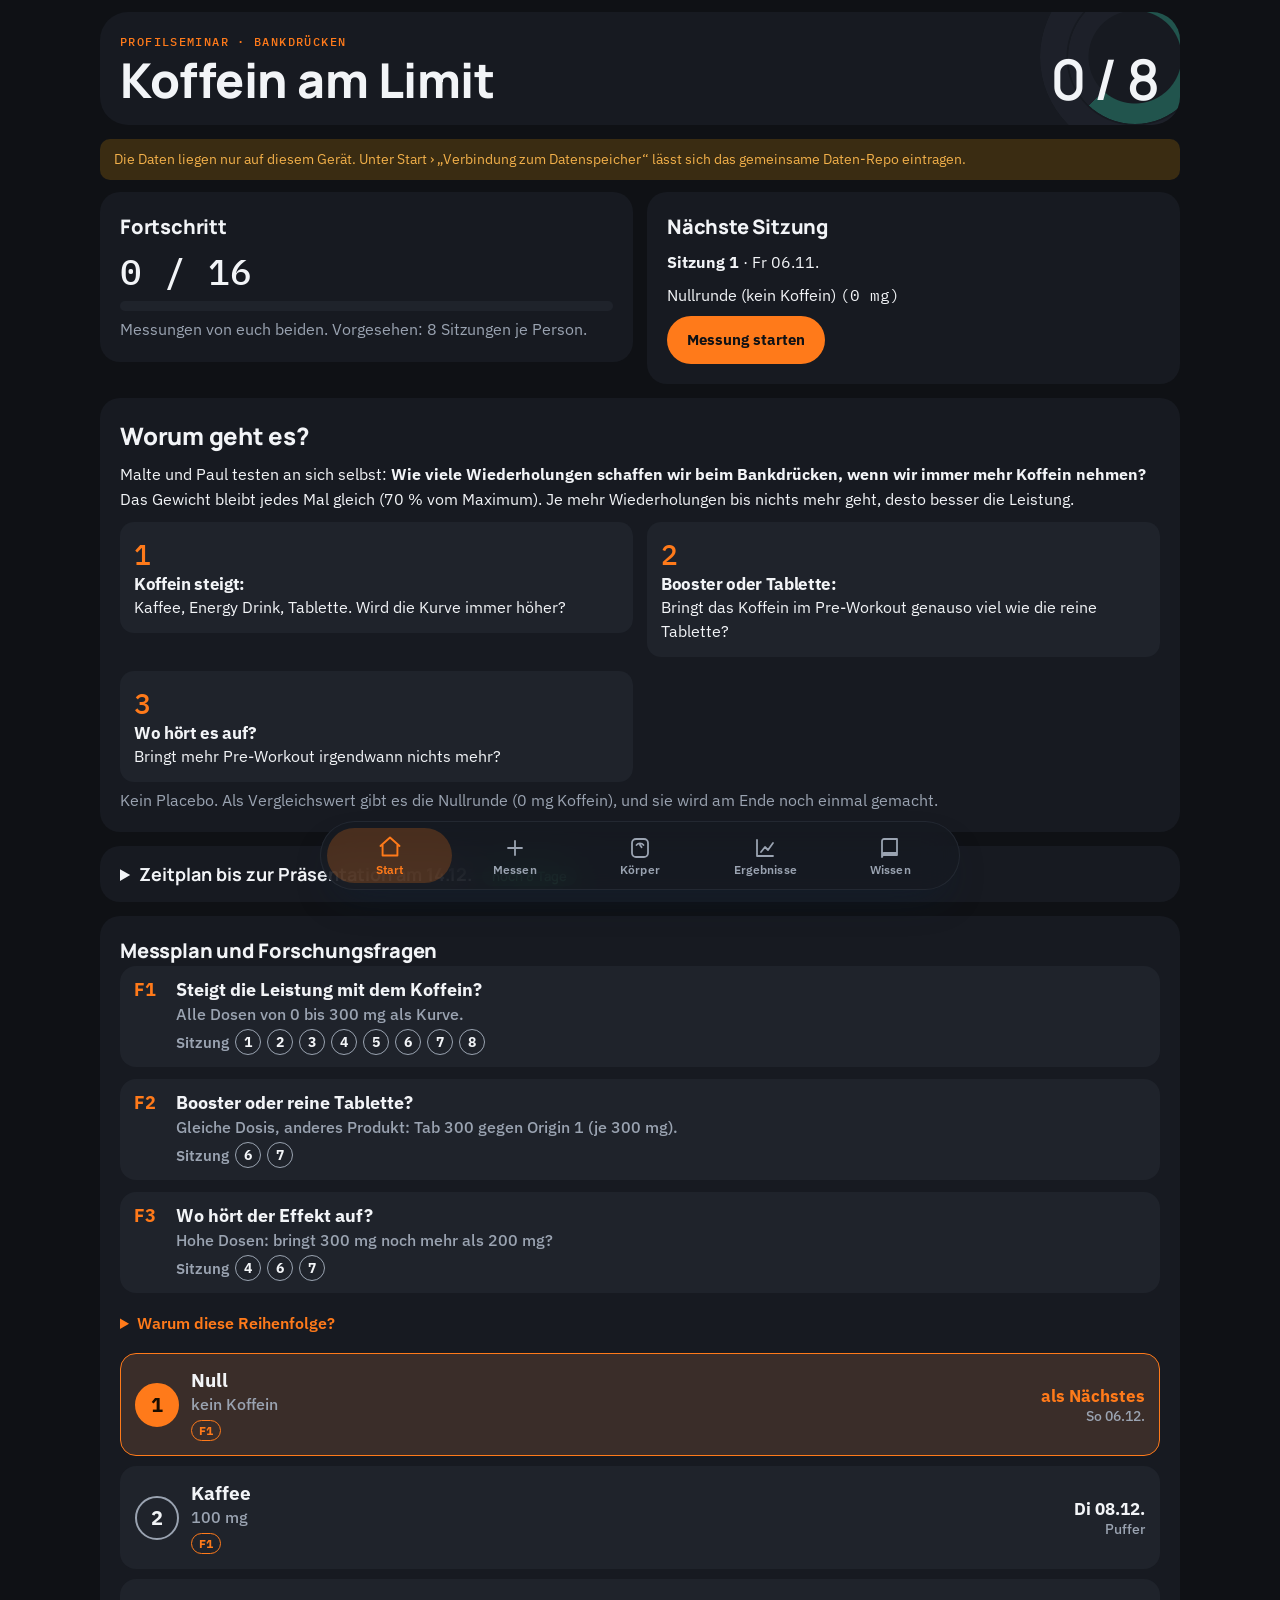
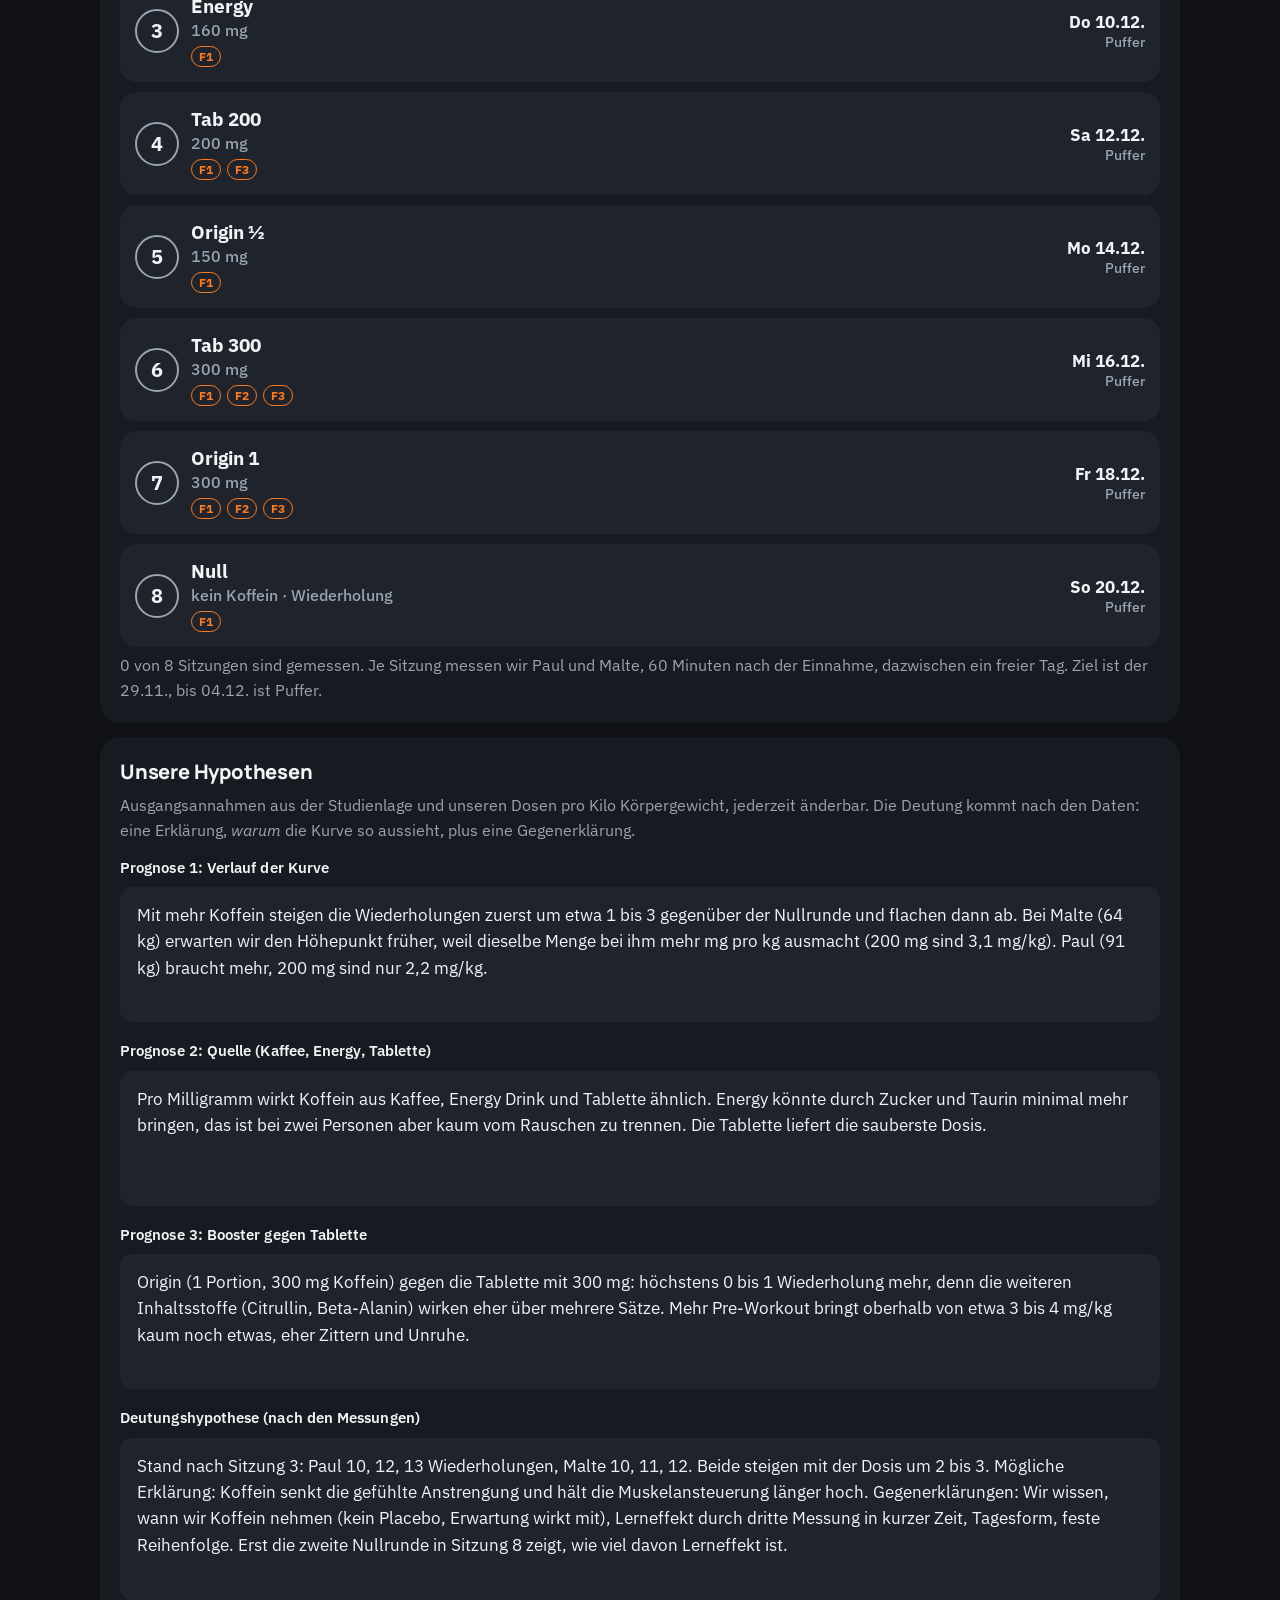
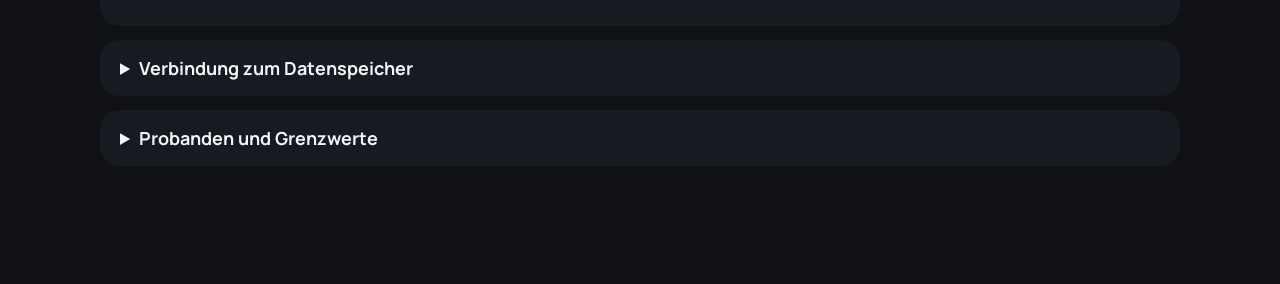
==== commit 4b58f32c: "feat: research questions as cards with session numbers, order rationale Co-Authored-By: Claude Sonne" ====
--- a/index.html
+++ b/index.html
@@ -338,10 +338,18 @@
 @media (hover:hover) and (pointer:fine){.pn-row:hover{background:color-mix(in srgb,var(--accent) 8%,var(--surface2))}}
 @media (prefers-reduced-motion:reduce){.pn-row{animation:none}}
 
-.pn-legend{display:flex;flex-direction:column;gap:6px;margin-bottom:14px}
-.pn-legend div{display:flex;gap:10px;align-items:baseline}
-.pn-legend b{font:800 16px var(--f-body);color:var(--accent);min-width:28px}
-.pn-legend span{font:500 16px var(--f-body);color:var(--ink)}
+.pn-legend{display:flex;flex-direction:column;gap:12px;margin-bottom:14px}
+.pn-lq{display:flex;gap:12px;align-items:flex-start;padding:12px 14px;border-radius:16px;background:var(--surface2)}
+.pn-lq>b{font:800 18px var(--f-body);color:var(--accent);min-width:30px}
+.pn-lq>div{display:flex;flex-direction:column;gap:3px}
+.pn-lq .t{font:700 18px var(--f-body)}
+.pn-lq .how{font:500 16px var(--f-body);color:var(--ink2)}
+.pn-lq .nums{font:600 15px var(--f-body);color:var(--ink2);display:flex;gap:6px;align-items:center;flex-wrap:wrap;margin-top:2px}
+.pn-lq u{text-decoration:none;min-width:26px;height:26px;border-radius:50%;display:grid;place-items:center;border:1.5px solid var(--ink2);font:700 14px var(--f-body);color:var(--ink)}
+.pn-lq u.d{background:var(--accent2,#2fd3c0);border-color:var(--accent2,#2fd3c0);color:#04201c}
+.pn-why{margin-bottom:14px}
+.pn-why summary{font:600 16px var(--f-body);color:var(--accent);cursor:pointer;padding:6px 0}
+.pn-why p{font:500 16px/1.5 var(--f-body);color:var(--ink);margin-top:6px}
 .pn-tags{display:flex;gap:6px;margin-top:4px}
 .pn-tags i{font:800 12px var(--f-body);font-style:normal;padding:2px 7px;border-radius:999px;border:1px solid var(--accent);color:var(--accent)}
 .pn-row.fin{opacity:.8;cursor:default}
@@ -1197,9 +1205,9 @@
     var box = $('planNext'); if (!box) return;
     var pc = planConds();
     var RQ = [
-      { k: 'F1', t: 'Steigt die Leistung mit dem Koffein?', c: ['null', 'kaffee', 'energy', 't200', 'o150', 't300', 'o300'] },
-      { k: 'F2', t: 'Booster oder reine Tablette?', c: ['t200', 'o150', 't300', 'o300'] },
-      { k: 'F3', t: 'Wo hört der Effekt auf?', c: ['t200', 'o150', 't300', 'o300'] }
+      { k: 'F1', t: 'Steigt die Leistung mit dem Koffein?', how: 'Alle Dosen von 0 bis 300 mg als Kurve.', c: ['null', 'kaffee', 'energy', 't200', 'o150', 't300', 'o300'] },
+      { k: 'F2', t: 'Booster oder reine Tablette?', how: 'Gleiche Dosis, anderes Produkt: Tab 300 gegen Origin 1 (je 300 mg).', c: ['t300', 'o300'] },
+      { k: 'F3', t: 'Wo hört der Effekt auf?', how: 'Hohe Dosen: bringt 300 mg noch mehr als 200 mg?', c: ['t200', 't300', 'o300'] }
     ];
     function rq(c) { return RQ.filter(function (q) { return q.c.indexOf(c) >= 0; }).map(function (q) { return q.k; }); }
     function reps(p, i) {
@@ -1210,7 +1218,10 @@
     var open = [], nd = 0;
     pc.forEach(function (c, i) { if (done(0, i) && done(1, i)) nd++; else open.push(i); });
     var t = new Date(); t.setHours(12, 0, 0, 0);
-    var h = '<div class="pn-legend">' + RQ.map(function (q) { return '<div><b>' + q.k + '</b><span>' + q.t + '</span></div>'; }).join('') + '</div><div class="pn-list">';
+    var h = '<div class="pn-legend">' + RQ.map(function (q) {
+      var nums = pc.map(function (c, i) { return q.c.indexOf(c) >= 0 ? '<u class="' + (done(0, i) && done(1, i) ? 'd' : '') + '">' + (i + 1) + '</u>' : ''; }).join('');
+      return '<div class="pn-lq"><b>' + q.k + '</b><div><span class="t">' + q.t + '</span><span class="how">' + q.how + '</span><span class="nums">Sitzung ' + nums + '</span></div></div>';
+    }).join('') + '</div><details class="pn-why"><summary>Warum diese Reihenfolge?</summary><p>Nullrunde zuerst und am Ende: Sie ist der Vergleichswert, und die zweite zeigt, ob wir nur besser geworden oder müde sind. Dosen steigen von klein nach groß: Wir tasten uns vorsichtig an die Grenze (400 mg) heran. Origin ½ liegt zwischen den Tabletten, damit Produkt und Dosis sich nicht gleichzeitig ändern. Schwäche: Weil die Dosis mit der Zeit steigt, mischt sich Trainingsfortschritt in den Effekt. Deshalb die zweite Nullrunde und das Rauschen unter Ergebnisse.</p></details><div class="pn-list">';
     pc.forEach(function (c, i) {
       var fin = open.indexOf(i) < 0, k = open.indexOf(i), mg = CONDS[c].mg, now = k === 0;
       var tags = '<span class="pn-tags">' + rq(c).map(function (x) { return '<i>' + x + '</i>'; }).join('') + '</span>';
